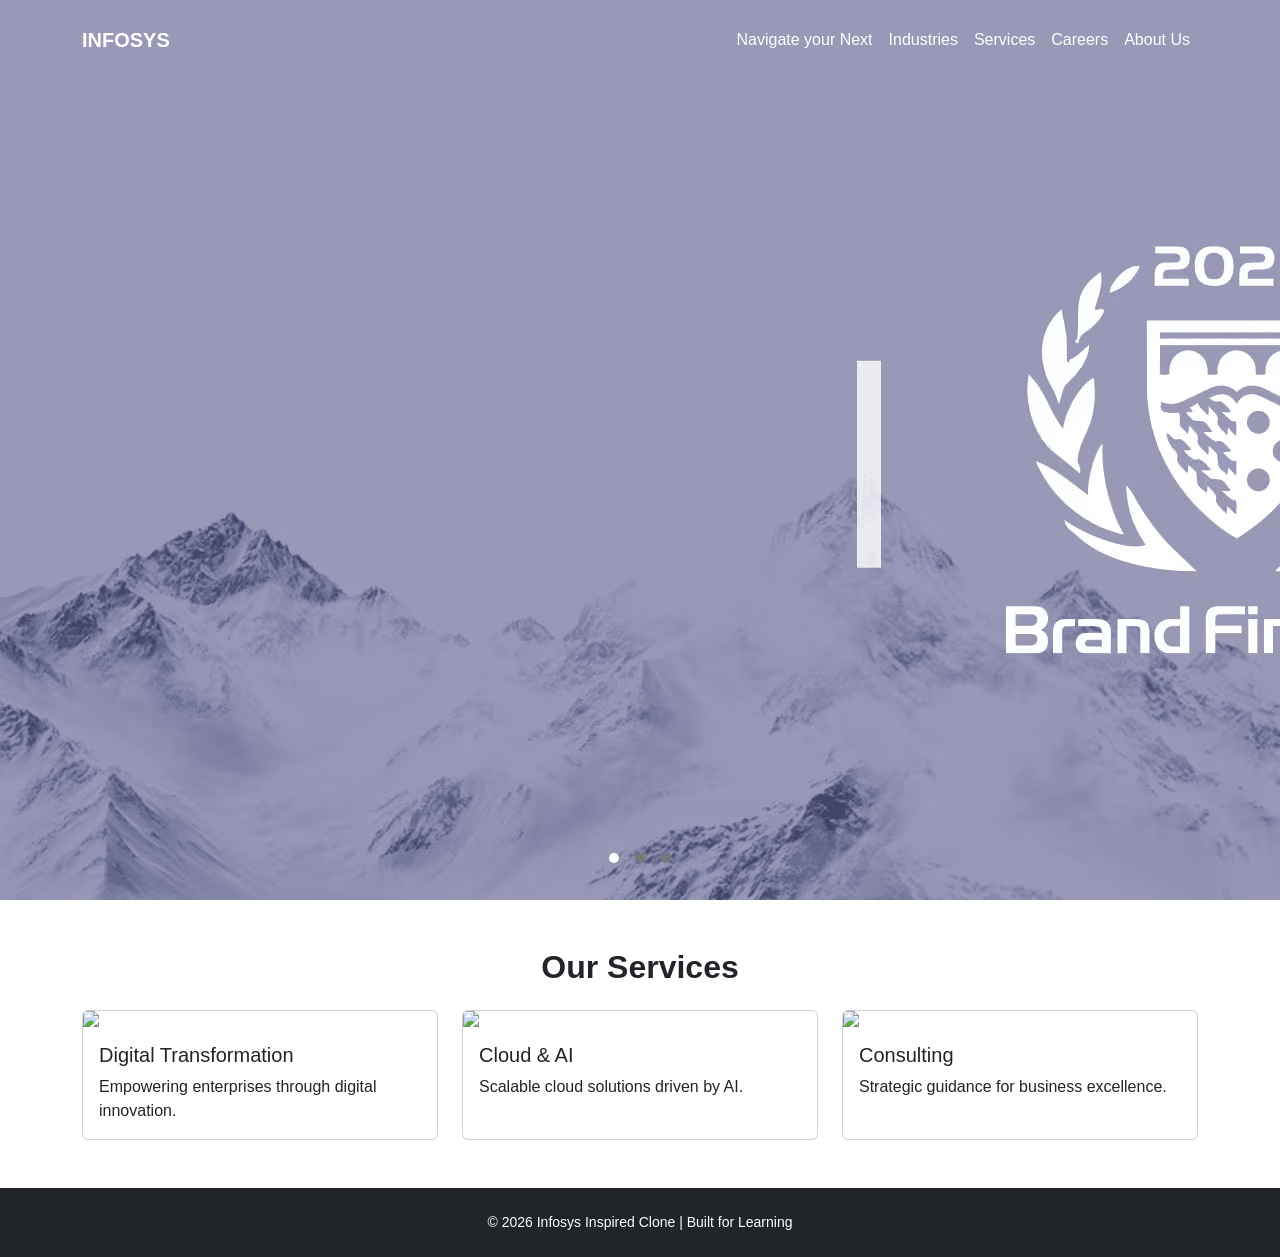
==== index.html @ 146f45fd "First files" ====
<!DOCTYPE html>
<html lang="en">
<head>
  <meta charset="UTF-8">
  <title>Infosys | Navigate Your Next</title>
  <meta name="viewport" content="width=device-width, initial-scale=1">

  <!-- Bootstrap -->
  <link href="https://cdn.jsdelivr.net/npm/bootstrap@5.3.2/dist/css/bootstrap.min.css" rel="stylesheet">
  
  <!-- Custom CSS -->
  <link rel="stylesheet" href="style.css">
</head>
<body>

<!-- NAVBAR -->
<nav class="navbar navbar-expand-lg navbar-dark fixed-top custom-navbar">
  <div class="container">
    <a class="navbar-brand fw-bold text-white" href="#">INFOSYS</a>

    <button class="navbar-toggler" data-bs-toggle="collapse" data-bs-target="#navMenu">
      <span class="navbar-toggler-icon"></span>
    </button>

    <div class="collapse navbar-collapse" id="navMenu">
      <ul class="navbar-nav ms-auto">
        <li class="nav-item"><a class="nav-link" href="#">Navigate your Next</a></li>
        <li class="nav-item"><a class="nav-link" href="#">Industries</a></li>
        <li class="nav-item"><a class="nav-link" href="#">Services</a></li>
        <li class="nav-item"><a class="nav-link" href="#">Careers</a></li>
        <li class="nav-item"><a class="nav-link" href="#">About Us</a></li>
      </ul>
    </div>
  </div>
</nav>


<!-- HERO CAROUSEL -->
<section class="hero-carousel">

  <div class="slide active" style="background-image: url('assessts/front1.png');"></div>
  <div class="slide" style="background-image: url('assessts/front2.png');"></div>
  <div class="slide" style="background-image: url('assessts/front3.png');"></div>

  <!--
  <div class="overlay"></div>

  <div class="hero-content container text-white">
    <h1 class="display-4 fw-bold">Navigate Your Next</h1>
    <p class="lead">Digital transformation powered by innovation</p>
    <a href="#" class="btn btn-outline-light btn-lg mt-3">Explore More</a>
  </div> -->

  <!-- Dots -->
  <div class="carousel-dots">
    <span class="dot active"></span>
    <span class="dot"></span>
    <span class="dot"></span>
  </div>

</section>



<!-- HERO SECTION 
<section class="hero-section d-flex align-items-center">
  <div class="container text-white">
    <h1 class="display-4 fw-bold">Navigate Your Next</h1>
    <p class="lead">Digital transformation powered by innovation</p>
    <a href="#" class="btn btn-primary btn-lg mt-3">Explore More</a>
  </div>
</section> -->

<!-- SERVICES -->
<section class="py-5">
  <div class="container">
    <h2 class="text-center fw-bold mb-4">Our Services</h2>
    <div class="row g-4">

      <div class="col-md-4">
        <div class="card service-card h-100">
          <img src="assets/service1.jpg" class="card-img-top">
          <div class="card-body">
            <h5 class="card-title">Digital Transformation</h5>
            <p class="card-text">Empowering enterprises through digital innovation.</p>
          </div>
        </div>
      </div>

      <div class="col-md-4">
        <div class="card service-card h-100">
          <img src="assets/service2.jpg" class="card-img-top">
          <div class="card-body">
            <h5 class="card-title">Cloud & AI</h5>
            <p class="card-text">Scalable cloud solutions driven by AI.</p>
          </div>
        </div>
      </div>

      <div class="col-md-4">
        <div class="card service-card h-100">
          <img src="assets/service3.jpg" class="card-img-top">
          <div class="card-body">
            <h5 class="card-title">Consulting</h5>
            <p class="card-text">Strategic guidance for business excellence.</p>
          </div>
        </div>
      </div>

    </div>
  </div>
</section>

<!-- FOOTER -->
<footer class="footer bg-dark text-white py-4">
  <div class="container text-center">
    <p class="mb-0">© 2026 Infosys Inspired Clone | Built for Learning</p>
  </div>
</footer>

<script src="https://cdn.jsdelivr.net/npm/bootstrap@5.3.2/dist/js/bootstrap.bundle.min.js"></script>
<script src="script.js"></script>
</body>
</html>
---- style.css ----
body {
  font-family: Arial, Helvetica, sans-serif;
}

/* HERO */
.hero-section {
  height: 90vh;
  background: linear-gradient(
      rgba(0,0,0,0.6),
      rgba(0,0,0,0.6)
    ),
    url('../assets/logod.jpg') center/cover no-repeat;
}

/* SERVICES */
.service-card {
  transition: transform 0.3s ease, box-shadow 0.3s ease;
}

.service-card:hover {
  transform: translateY(-10px);
  box-shadow: 0 10px 25px rgba(0,0,0,0.2);
}

/* FOOTER */
.footer {
  font-size: 14px;
}

/* HERO CAROUSEL */
.hero-carousel {
  position: relative;
  height: 100vh;
  overflow: hidden;
}

/* Slides */
.hero-carousel .slide {
  position: absolute;
  inset: 0;
  background-size: cover;
  background-position: center;
  opacity: 0;
  transition: opacity 1.2s ease-in-out;
}

.hero-carousel .slide.active {
  opacity: 1;
  z-index: 1;
}

/* Overlay */
.hero-carousel .overlay {
  position: absolute;
  inset: 0;
  background: rgba(0,0,0,0.65);
  z-index: 2;
}

/* Content */
.hero-content {
  position: relative;
  z-index: 3;
  top: 50%;
  transform: translateY(-50%);
  max-width: 600px;
}

/* Dots */
.carousel-dots {
  position: absolute;
  bottom: 30px;
  width: 100%;
  text-align: center;
  z-index: 4;
}

.carousel-dots .dot {
  height: 10px;
  width: 10px;
  margin: 0 6px;
  background: #777;
  border-radius: 50%;
  display: inline-block;
  cursor: pointer;
}

.carousel-dots .dot.active {
  background: white;
}

/* NAVBAR ON HERO IMAGE */
.custom-navbar {
  background: transparent;
  transition: background 0.4s ease;
  padding: 20px 0;
  z-index: 1000;
}

.custom-navbar .nav-link {
  color: white !important;
  font-weight: 500;
}

.custom-navbar .nav-link:hover {
  opacity: 0.8;
}

.custom-navbar.scrolled {
  background: white;
}

.custom-navbar.scrolled .nav-link,
.custom-navbar.scrolled .navbar-brand {
  color: black !important;
}
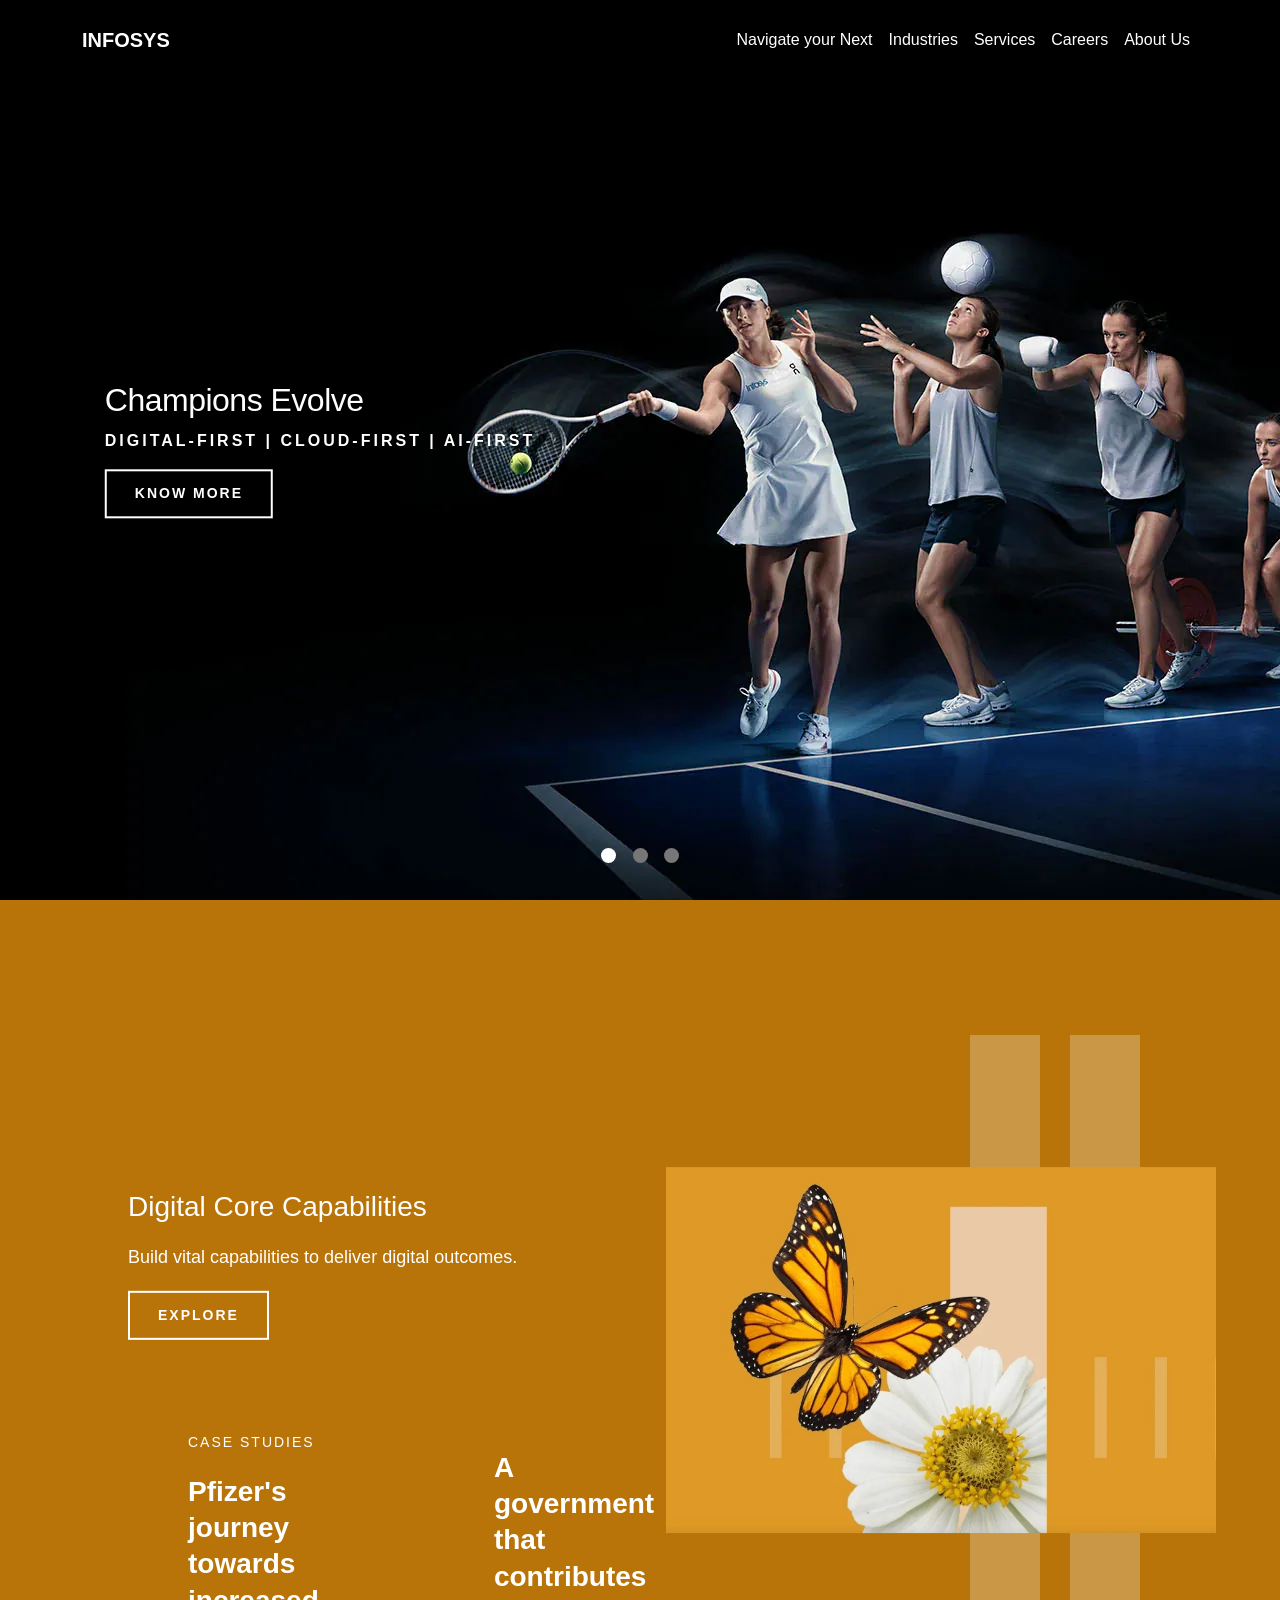
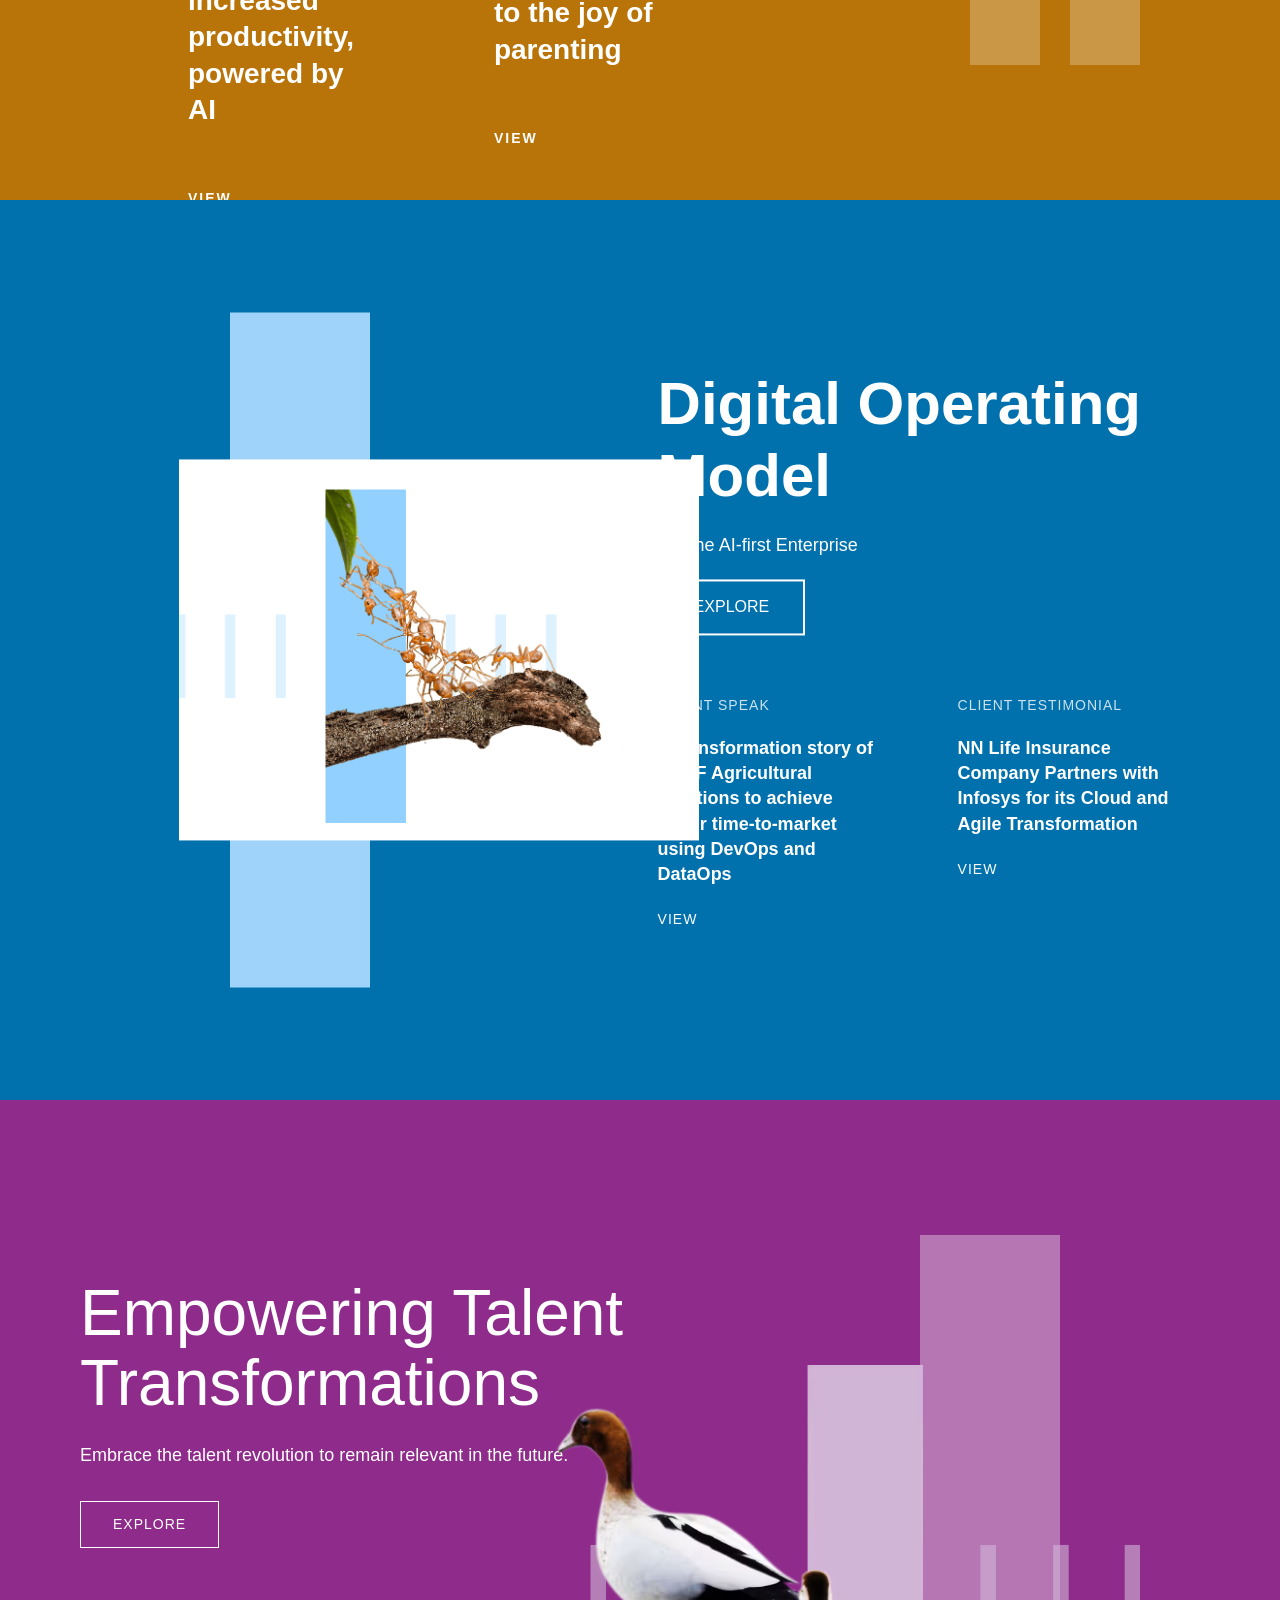
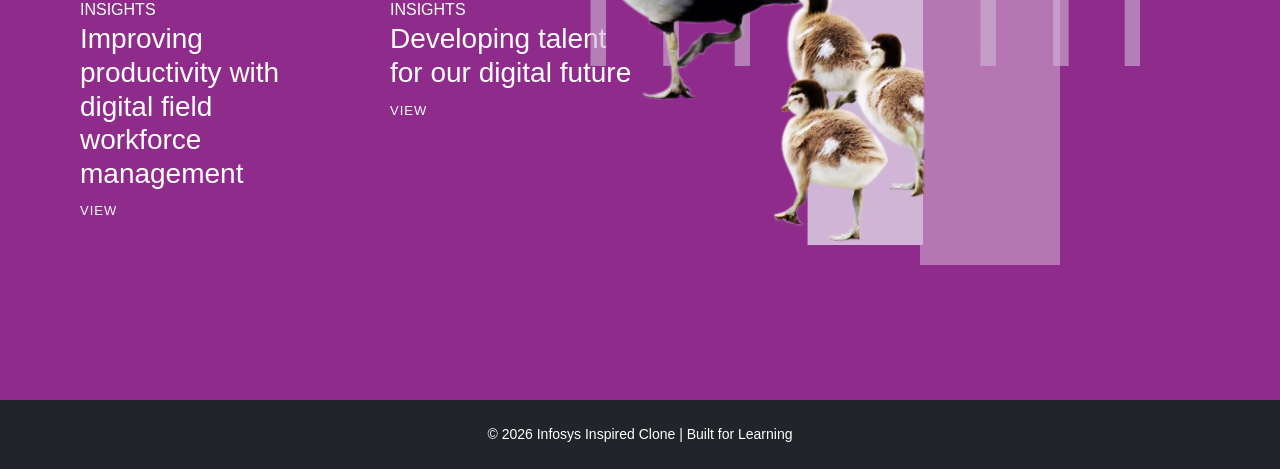
==== commit 8a6ea946: "second update" ====
--- a/index.html
+++ b/index.html
@@ -7,7 +7,9 @@
 
   <!-- Bootstrap -->
   <link href="https://cdn.jsdelivr.net/npm/bootstrap@5.3.2/dist/css/bootstrap.min.css" rel="stylesheet">
-  
+  <link href="https://fonts.googleapis.com/css2?family=Inter:wght@300;400;500;600;700&display=swap" rel="stylesheet">
+
+
   <!-- Custom CSS -->
   <link rel="stylesheet" href="style.css">
 </head>
@@ -38,9 +40,25 @@
 <!-- HERO CAROUSEL -->
 <section class="hero-carousel">
 
-  <div class="slide active" style="background-image: url('assessts/front1.png');"></div>
-  <div class="slide" style="background-image: url('assessts/front2.png');"></div>
-  <div class="slide" style="background-image: url('assessts/front3.png');"></div>
+  <div class="slide active" style="background-image: url('assessts/front1.png');">
+    <div class="hero-text">
+      <h2>Infosys is the Fastest Growing IT<br> Services Brand Globally with a<br> CAGR of 15% in Brand Value</h2>
+      <button class="outline-btn">KNOW MORE</button>
+    </div>
+  </div>
+  <div class="slide active" style="background-image: url('assessts/front2.png');">
+    <div class="hero-text">
+      <h2>Infosys Unveils first AI-First GCC Model<br> To Transform Global Capability<br> Centers into Innovation Hubs</h2>
+      <button class="outline-btn">READ MORE</button>
+    </div>
+  </div>
+  <div class="slide active" style="background-image: url('assessts/front3.png');">
+    <div class="hero-text">
+      <h2>Champions Evolve</h2>
+      <p>DIGITAL-FIRST | CLOUD-FIRST | AI-FIRST</p>
+      <button class="outline-btn">KNOW MORE</button>
+    </div>
+  </div>
 
   <!--
   <div class="overlay"></div>
@@ -60,56 +78,125 @@
 
 </section>
 
-
-
-<!-- HERO SECTION 
-<section class="hero-section d-flex align-items-center">
-  <div class="container text-white">
-    <h1 class="display-4 fw-bold">Navigate Your Next</h1>
-    <p class="lead">Digital transformation powered by innovation</p>
-    <a href="#" class="btn btn-primary btn-lg mt-3">Explore More</a>
-  </div>
-</section> -->
-
-<!-- SERVICES -->
-<section class="py-5">
-  <div class="container">
-    <h2 class="text-center fw-bold mb-4">Our Services</h2>
-    <div class="row g-4">
-
-      <div class="col-md-4">
-        <div class="card service-card h-100">
-          <img src="assets/service1.jpg" class="card-img-top">
-          <div class="card-body">
-            <h5 class="card-title">Digital Transformation</h5>
-            <p class="card-text">Empowering enterprises through digital innovation.</p>
-          </div>
+<!-- SECOND BIG IMAGE SECTION -->
+<section class="full-image-section">
+
+  <!-- Background design bars -->
+  <div class="design-bars"></div>
+
+  <!-- Main Image -->
+  <img src="assessts/butt.webp" alt="Second Hero Image" class="hero-image">
+
+  <!-- Text block (OPTIONAL – remove if you want NO TEXT) -->
+  <div class="image-text">
+    <h3>Digital Core Capabilities</h3>
+    <p>Build vital capabilities to deliver digital outcomes.</p>
+    <button class="outline-btn">EXPLORE</button>
+
+    <section class="case-studies">
+      <div class="case-box left">
+        <span class="label">CASE STUDIES</span>
+        <h2>Pfizer's journey towards increased productivity, powered by AI</h2>
+        <a href="#" class="view-link">VIEW</a>
+      </div>
+
+      <div class="case-box right">
+        <h2>A government that contributes to the joy of parenting</h2>
+        <a href="#" class="view-link">VIEW</a>
+      </div>
+    </section>
+  </div>
+
+</section>
+
+<section class="infosys-hero">
+
+  <!-- Decorative vertical bar -->
+  <div class="infosys-bar"></div>
+
+  <!-- Foreground image -->
+  <img src="assessts/tree.png" alt="Ants Image" class="infosys-image">
+
+  <!-- Text content -->
+  <div class="infosys-content">
+    <h1>Digital Operating Model</h1>
+    <p>For the AI-first Enterprise</p>
+    <button class="infosys-btn">EXPLORE</button>
+    <div class="infosys-two-col">
+
+  <div class="infosys-col">
+    <span class="infosys-label">CLIENT SPEAK</span>
+    <p class="infosys-text">
+      A transformation story of BASF Agricultural Solutions to achieve
+      faster time-to-market using DevOps and DataOps
+    </p>
+    <a href="#" class="infosys-link">VIEW</a>
+  </div>
+
+  <div class="infosys-col">
+    <span class="infosys-label">CLIENT TESTIMONIAL</span>
+    <p class="infosys-text">
+      NN Life Insurance Company Partners with Infosys for its Cloud
+      and Agile Transformation
+    </p>
+    <a href="#" class="infosys-link">VIEW</a>
+  </div>
+
+</div>
+
+  </div>
+
+</section>
+
+<section class="tt-hero-section">
+  <div class="tt-hero-row">
+
+    <!-- LEFT TEXT ONLY -->
+    <div class="tt-hero-text-area">
+      <h1 class="tt-hero-title">
+        Empowering Talent<br>Transformations
+      </h1>
+
+      <p class="tt-hero-subtitle">
+        Embrace the talent revolution to remain relevant in the future.
+      </p>
+
+      <a href="#" class="tt-hero-btn">EXPLORE</a>
+
+      <!-- TWO COLUMNS UNDER BUTTON -->
+      <div class="tt-hero-insights">
+
+        <div class="tt-insight-box">
+          <span class="tt-insight-label">INSIGHTS</span>
+          <h3 class="tt-insight-title">
+            Improving productivity with digital field workforce management
+          </h3>
+          <a href="#" class="tt-insight-link">VIEW</a>
         </div>
+
+        <div class="tt-insight-box">
+          <span class="tt-insight-label">INSIGHTS</span>
+          <h3 class="tt-insight-title">
+            Developing talent for our digital future
+          </h3>
+          <a href="#" class="tt-insight-link">VIEW</a>
+        </div>
+
       </div>
-
-      <div class="col-md-4">
-        <div class="card service-card h-100">
-          <img src="assets/service2.jpg" class="card-img-top">
-          <div class="card-body">
-            <h5 class="card-title">Cloud & AI</h5>
-            <p class="card-text">Scalable cloud solutions driven by AI.</p>
-          </div>
-        </div>
-      </div>
-
-      <div class="col-md-4">
-        <div class="card service-card h-100">
-          <img src="assets/service3.jpg" class="card-img-top">
-          <div class="card-body">
-            <h5 class="card-title">Consulting</h5>
-            <p class="card-text">Strategic guidance for business excellence.</p>
-          </div>
-        </div>
-      </div>
-
-    </div>
-  </div>
-</section>
+    </div>
+
+    <!-- RIGHT IMAGE ONLY -->
+    <div class="tt-hero-image-area">
+      <div class="tt-hero-bg-bar"></div>
+      <img src="assessts/duck.avif" alt="Hero Visual" class="tt-hero-img">
+    </div>
+
+  </div>
+</section>
+
+
+
+
 
 <!-- FOOTER -->
 <footer class="footer bg-dark text-white py-4">
--- a/style.css
+++ b/style.css
@@ -1,25 +1,61 @@
 body {
   font-family: Arial, Helvetica, sans-serif;
+  scroll-snap-type: y mandatory;
 }
 
 /* HERO */
-.hero-section {
-  height: 90vh;
+
+
+/* SERVICE CARD */
+.service-card {
+  position: relative;
+  height: 320px;
+  overflow: hidden;
+  border-radius: 6px;
+}
+
+/* Image */
+.service-card img {
+  width: 100%;
+  height: 100%;
+  object-fit: cover;
+}
+
+/* Overlay */
+.service-overlay {
+  position: absolute;
+  inset: 0;
   background: linear-gradient(
-      rgba(0,0,0,0.6),
-      rgba(0,0,0,0.6)
-    ),
-    url('../assets/logod.jpg') center/cover no-repeat;
-}
-
-/* SERVICES */
-.service-card {
-  transition: transform 0.3s ease, box-shadow 0.3s ease;
-}
-
-.service-card:hover {
-  transform: translateY(-10px);
-  box-shadow: 0 10px 25px rgba(0,0,0,0.2);
+    to right,
+    rgba(0, 0, 0, 0.7),
+    rgba(0, 0, 0, 0.1)
+  );
+}
+
+/* Text */
+.service-text {
+  position: absolute;
+  left: 25px;
+  bottom: 30px;
+  color: white;
+  max-width: 80%;
+}
+
+.service-text h5 {
+  font-size: 20px;
+  font-weight: 600;
+  margin-bottom: 8px;
+}
+
+.service-text p {
+  font-size: 14px;
+  line-height: 1.4;
+}
+
+/* Hover effect */
+.service-card:hover img {
+  transform: scale(1.05);
+  transition: transform 0.4s ease;
 }
 
 /* FOOTER */
@@ -66,6 +102,29 @@
   max-width: 600px;
 }
 
+.hero-text {
+  font-family: 'Roboto', sans-serif;
+  font-weight: 800;
+  letter-spacing: -0.5px;
+  position: absolute;
+  top: 50%;
+  left: 25%;
+  transform: translate(-50%, -50%);
+  text-align: left;
+  color: #fff;
+  z-index: 2;
+}
+
+.hero-text h3 {
+  font-size: 64px;
+  font-weight: 700;
+}
+
+.hero-text p {
+  letter-spacing: 3px;
+  margin-top: 10px;
+}
+
 /* Dots */
 .carousel-dots {
   position: absolute;
@@ -76,11 +135,12 @@
 }
 
 .carousel-dots .dot {
-  height: 10px;
-  width: 10px;
+  height: 15px;
+  width: 15px;
   margin: 0 6px;
   background: #777;
   border-radius: 50%;
+  
   display: inline-block;
   cursor: pointer;
 }
@@ -114,3 +174,440 @@
 .custom-navbar.scrolled .navbar-brand {
   color: black !important;
 }
+
+@media (max-width: 768px) {
+  .hero-text h1 {
+    font-size: 36px;
+  }
+}
+
+.outline-btn {
+  background: transparent;
+  color: #ffffff;
+  border: 2px solid #ffffff;
+  padding: 14px 40px;
+  font-size: 14px;
+  font-weight: 600;
+  letter-spacing: 2px;
+  text-transform: uppercase;
+  cursor: pointer;
+  transition: all 0.3s ease;
+}
+
+.outline-btn:hover {
+  background: #ffffff;
+  color: #000000;
+}
+
+.full-image-section {
+  position: relative;
+  width: 100%;
+  height: 100vh; /* full screen height */
+  overflow: hidden;
+}
+.image-text{
+  position: absolute;
+  top: 50%;
+  left: 50px;
+}
+
+.full-image-section {
+  position: relative;
+  height: 100vh;
+  width: 100%;
+  background-color: #b87409; /* Infosys brown */
+  overflow: hidden;
+}
+
+/* MAIN IMAGE */
+.hero-image {
+  position: absolute;
+  right: 5%;
+  top: 50%;
+  transform: translateY(-50%);
+  width: 550px;
+  z-index: 2;
+}
+
+/* TEXT AREA */
+.image-text {
+  position: absolute;
+  left: 10%;
+  top: 70%;
+  transform: translateY(-50%);
+  color: #fff;
+  max-width: 500px;
+  z-index: 3;
+}
+
+.image-text h1 {
+  font-size: 56px;
+  font-weight: 600;
+}
+
+.image-text p {
+  font-size: 18px;
+  margin: 20px 0;
+}
+
+/* BUTTON */
+.outline-btn {
+  padding: 12px 28px;
+  background: transparent;
+  border: 2px solid #fff;
+  color: #fff;
+  cursor: pointer;
+}
+
+/* CASE STUDIES */
+.case-studies {
+  display: flex;
+  gap: 20px;
+  margin-top: 30px;
+}
+
+.case-box h2 {
+  font-size: 10px;
+  line-height: 1.4;
+}
+
+.view-link {
+  display: inline-block;
+  margin-top: 2px;
+  color: #fff;
+  text-decoration: none;
+  font-weight: bold;
+}
+
+/* BACKGROUND DESIGN BARS */
+.design-bars::before,
+.design-bars::after {
+  content: "";
+  position: absolute;
+  top: 50%;
+  transform: translateY(-50%);
+  width: 70px;
+  height: 70%;
+  background-color: rgba(255, 255, 255, 0.25);
+}
+
+.design-bars::before {
+  right: 240px;
+}
+
+.design-bars::after {
+  right: 140px;
+}
+
+@media (max-width: 768px) {
+  .hero-image {
+    width: 90%;
+    right: 50%;
+    transform: translate(50%, -50%);
+  }
+
+  .image-text {
+    display: none;
+  }
+
+  .design-bars {
+    display: none;
+  }
+}
+
+.case-studies {
+  display: grid;
+  grid-template-columns: 1fr 1fr; /* split into two */
+  color: white;
+  min-height: 300px;
+}
+
+.case-box {
+  padding: 60px;
+}
+
+.case-box h2 {
+  font-size: 28px;
+  font-weight: 700;
+  line-height: 1.3;
+  margin: 20px 0;
+}
+
+.label {
+  font-size: 14px;
+  letter-spacing: 2px;
+  text-transform: uppercase;
+}
+
+.view-link {
+  display: inline-block;
+  margin-top: 40px;
+  font-size: 14px;
+  letter-spacing: 2px;
+  color: #fff;
+  text-decoration: none;
+}
+
+@media (max-width: 768px) {
+  .case-studies {
+    grid-template-columns: 1fr;
+  }
+}
+
+/* HERO WRAPPER */
+.infosys-hero {
+  position: relative;
+  height: 100vh;
+  background-color: #0071ad; /* Infosys blue */
+  overflow: hidden;
+}
+
+/* VERTICAL BAR */
+.infosys-bar {
+  position: absolute;
+  left: 18%;
+  top: 50%;
+  transform: translateY(-50%);
+  width: 140px;
+  height: 75%;
+  background-color: #9fd3f9;
+  z-index: 1;
+}
+
+/* MAIN IMAGE */
+.infosys-image {
+  position: absolute;
+  left: 14%;
+  top: 50%;
+  transform: translateY(-50%);
+  width: 520px;
+  z-index: 2;
+}
+
+/* TEXT CONTENT */
+.infosys-content {
+  position: absolute;
+  right: 8%;
+  top: 50%;
+  transform: translateY(-50%);
+  color: #ffffff;
+  max-width: 520px;
+  z-index: 3;
+}
+
+.infosys-content h1 {
+  font-size: 60px;
+  font-weight: 600;
+}
+
+.infosys-content p {
+  font-size: 18px;
+  margin: 20px 0;
+}
+
+/* BUTTON */
+.infosys-btn {
+  padding: 14px 34px;
+  background: transparent;
+  border: 2px solid #ffffff;
+  color: #ffffff;
+  cursor: pointer;
+}
+
+/* TWO COLUMN CONTAINER */
+.infosys-two-col {
+  display: grid;
+  grid-template-columns: 1fr 1fr;
+  gap: 80px;
+  margin-top: 60px;
+}
+
+/* EACH COLUMN */
+.infosys-col {
+  color: #ffffff;
+}
+
+/* SMALL TOP LABEL */
+.infosys-label {
+  font-size: 14px;
+  letter-spacing: 1px;
+  opacity: 0.8;
+  display: block;
+  margin-bottom: 14px;
+}
+
+/* MAIN TEXT */
+.infosys-text {
+  font-size: 22px;
+  font-weight: 600;
+  line-height: 1.4;
+  margin-bottom: 24px;
+}
+
+/* VIEW LINK */
+.infosys-link {
+  font-size: 14px;
+  color: #ffffff;
+  text-decoration: none;
+  letter-spacing: 1px;
+}
+
+@media (max-width: 768px) {
+  .infosys-two-col {
+    grid-template-columns: 1fr;
+    gap: 40px;
+  }
+}
+
+.tt-hero-section {
+  background-color: #8f2c8b;
+  height: 100vh;
+  position: relative;
+  overflow: hidden;
+  color: #ffffff;
+}
+
+.tt-hero-wrapper {
+  max-width: 1400px;
+  margin: 0 auto;
+  height: 100%;
+  display: flex;
+  align-items: center;
+  padding: 0 80px;
+}
+
+/* LEFT SIDE TEXT */
+.tt-hero-left {
+  width: 50%;
+  z-index: 2;
+}
+
+.tt-hero-title {
+  font-size: 64px;
+  font-weight: 300;
+  line-height: 1.1;
+  margin-bottom: 24px;
+}
+
+.tt-hero-subtitle {
+  font-size: 18px;
+  margin-bottom: 32px;
+  max-width: 520px;
+}
+
+.tt-hero-cta {
+  padding: 14px 36px;
+  border: 1px solid #ffffff;
+  color: #ffffff;
+  text-decoration: none;
+  font-weight: 600;
+  display: inline-block;
+}
+
+/* RIGHT SIDE VISUAL */
+.tt-hero-right {
+  width: 50%;
+  position: relative;
+  height: 100%;
+}
+
+/* VERTICAL BACKGROUND BAR */
+.tt-hero-bars {
+  position: absolute;
+  right: 130px;
+  top: 12%;
+  width: 130px;
+  height: 72%;
+  background: rgba(255, 255, 255, 0.35);
+}
+
+/* FOREGROUND IMAGE */
+.tt-hero-figure {
+  position: absolute;
+  right: 70px;
+  bottom: 70px;
+  height: 70%;
+  z-index: 2;
+}
+
+.tt-hero-section {
+  background: #8f2c8b;
+  height: 100vh;
+  color: #fff;
+  overflow: hidden;
+}
+
+.tt-hero-row {
+  max-width: 1400px;
+  margin: 0 auto;
+  height: 100%;
+  display: flex;
+  align-items: center;
+  padding: 0 80px;
+}
+
+/* LEFT TEXT COLUMN */
+.tt-hero-text-area {
+  width: 50%;
+  display: flex;
+  flex-direction: column;
+  align-items: flex-start; /* TEXT LEFT */
+}
+
+/* RIGHT IMAGE COLUMN */
+.tt-hero-image-area {
+  width: 50%;
+  position: relative;
+  height: 100%;
+}
+
+/* IMAGE */
+.tt-hero-img {
+  position: absolute;
+  right: 60px;
+  bottom: 80px;
+  height: 70%;
+  z-index: 2;
+}
+
+/* BACK BAR */
+.tt-hero-bg-bar {
+  position: absolute;
+  right: 140px;
+  top: 15%;
+  width: 140px;
+  height: 70%;
+  background: rgba(255, 255, 255, 0.35);
+}
+
+/* INSIGHTS */
+.tt-hero-insights {
+  margin-top: 50px;
+  display: grid;
+  grid-template-columns: 1fr 1fr;
+  gap: 60px;
+  max-width: 720px;
+}
+
+.tt-hero-btn {
+  padding: 12px 32px;
+  border: 1.5px solid #ffffff;
+  background: transparent;
+  color: #ffffff;
+  text-decoration: none;
+  font-size: 14px;
+  font-weight: 500;
+  letter-spacing: 1px;
+  cursor: pointer;
+}
+
+.tt-insight-link {
+  font-size: 13px;
+  font-weight: 500;
+  color: #ffffff;
+  text-decoration: none;
+  letter-spacing: 1px;
+}
+
+
+
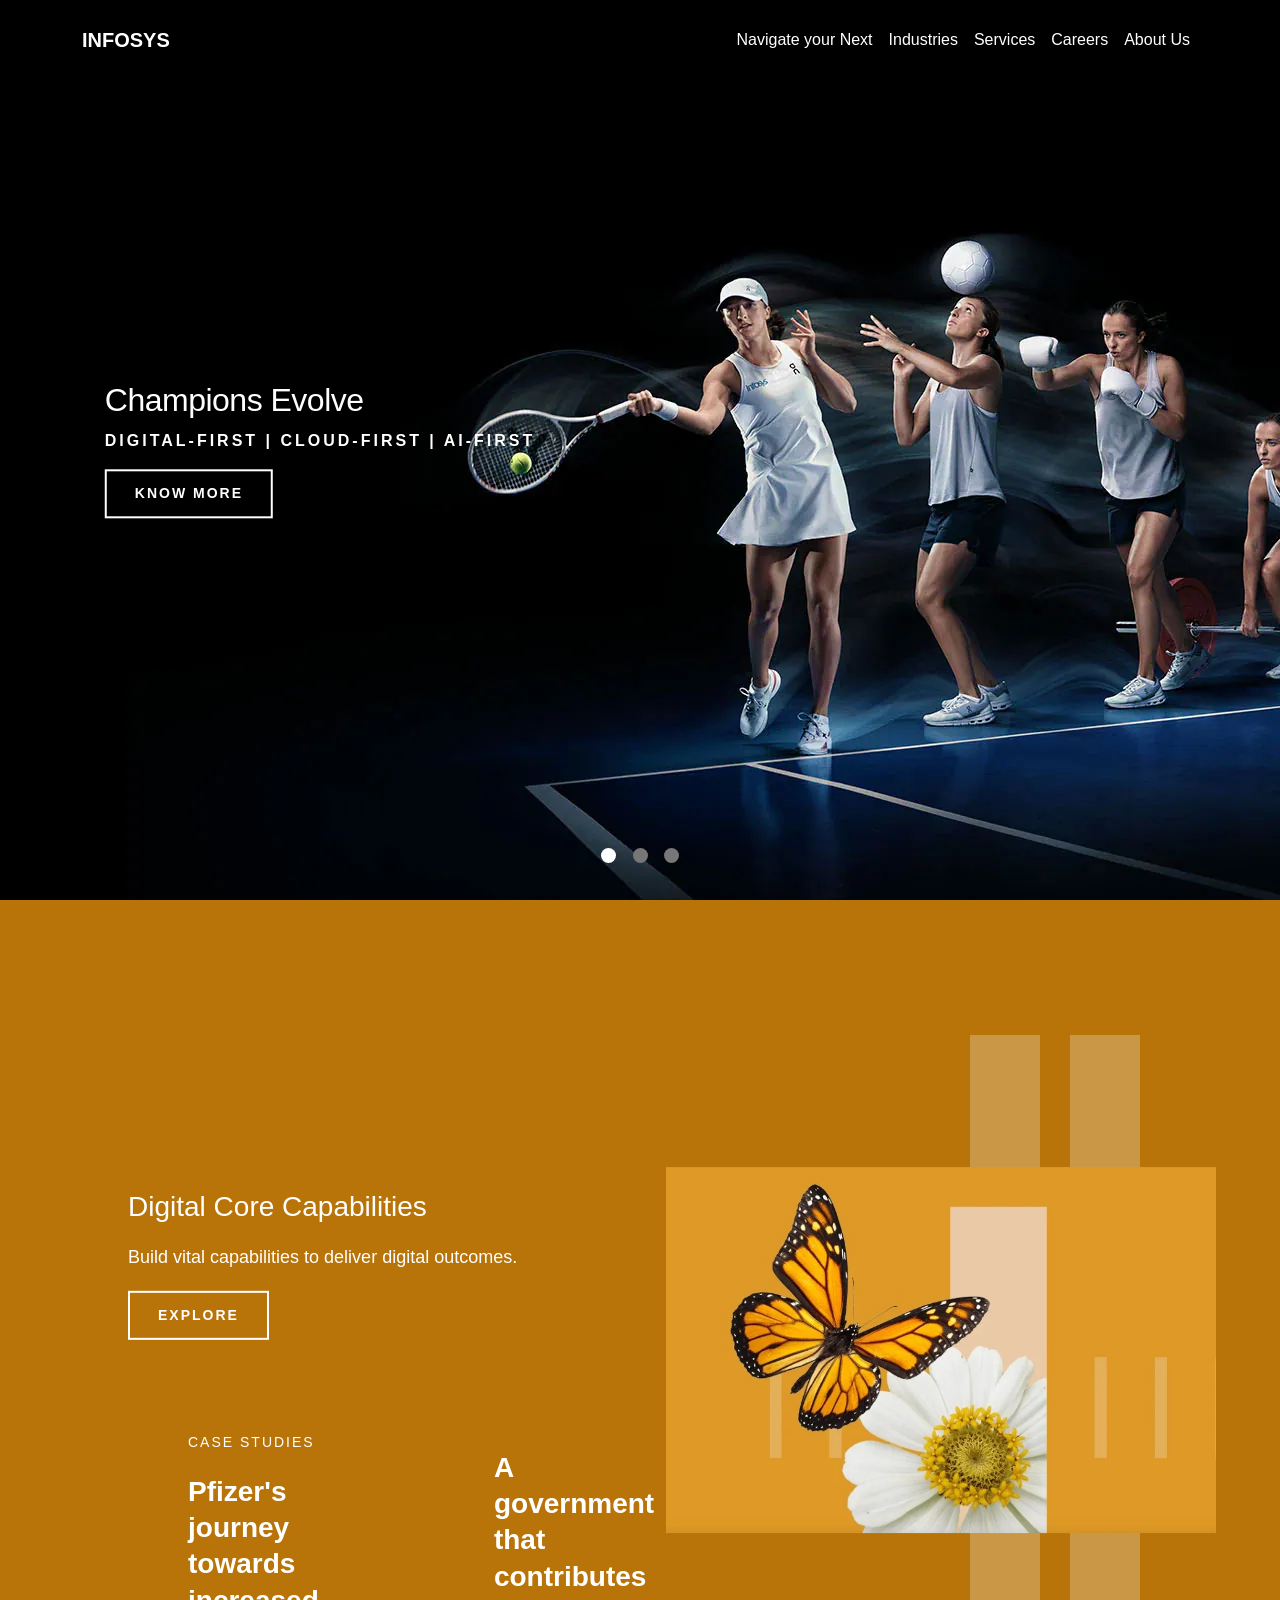
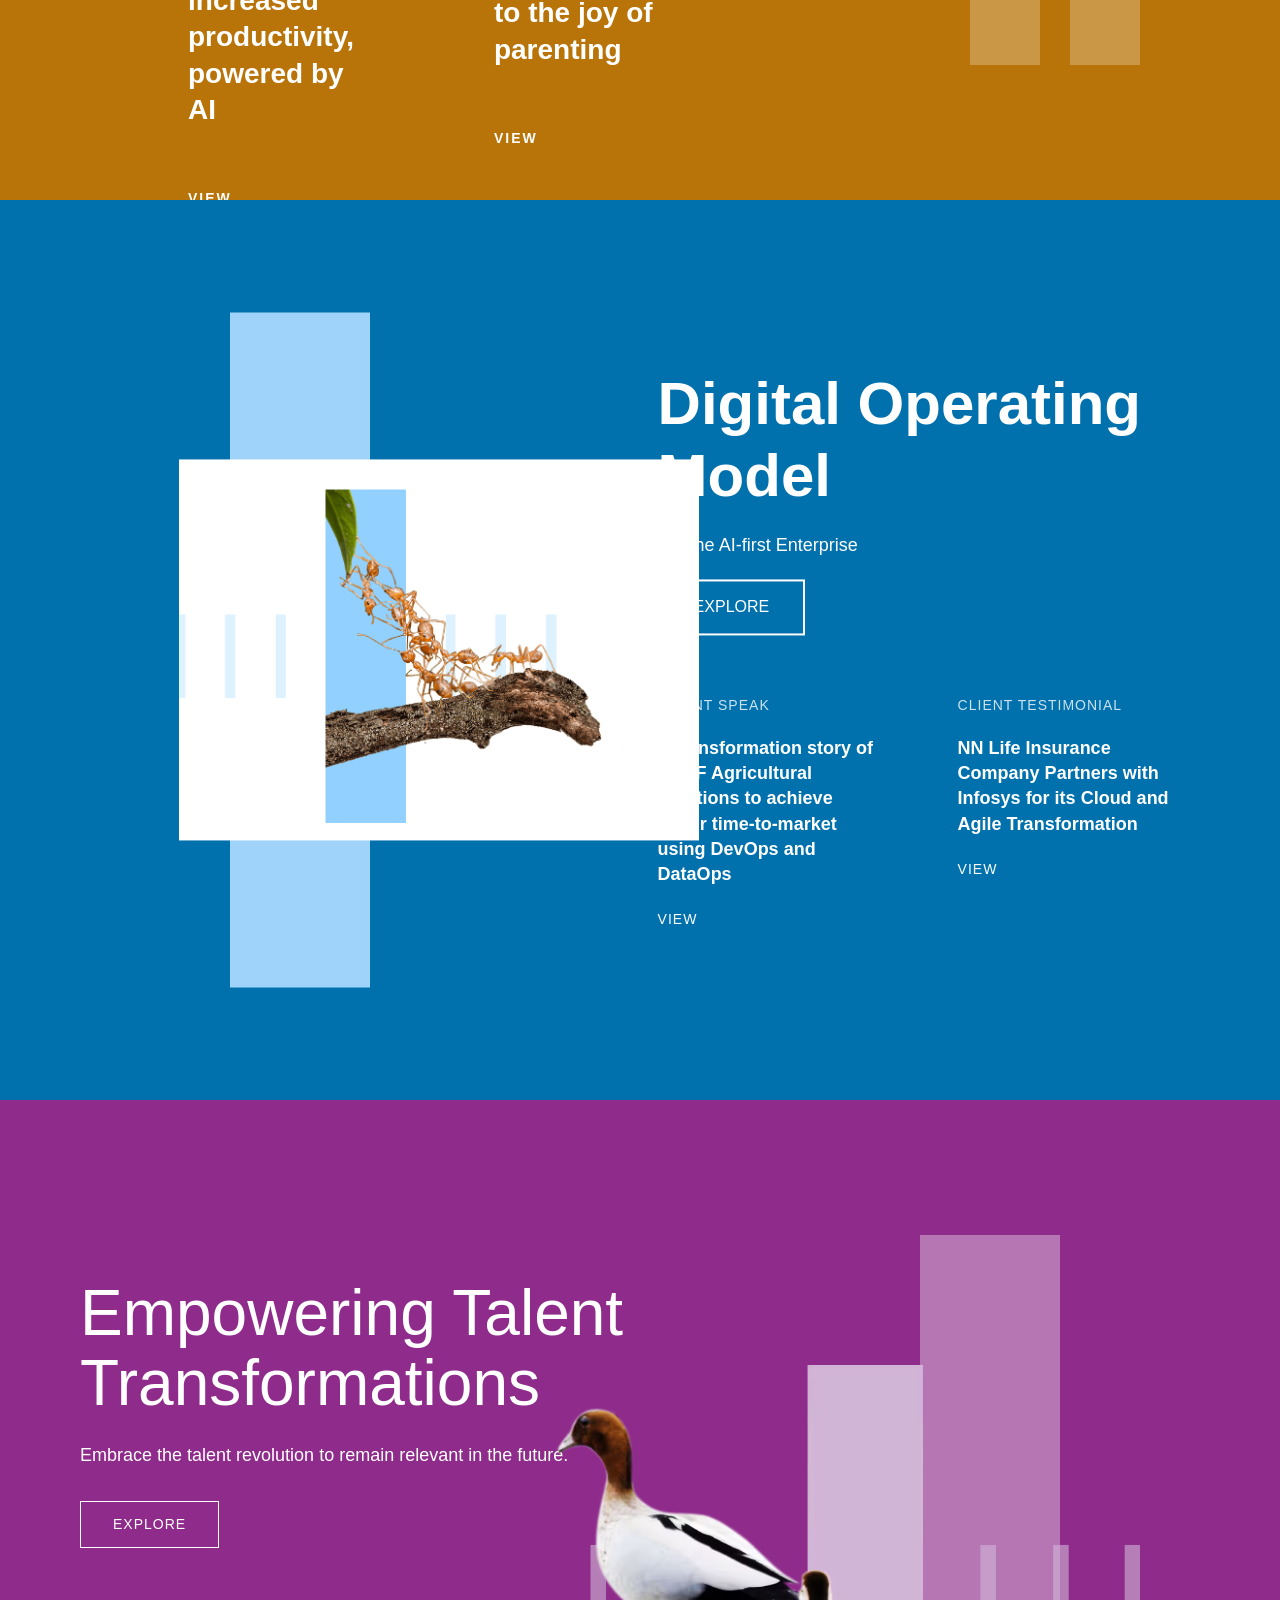
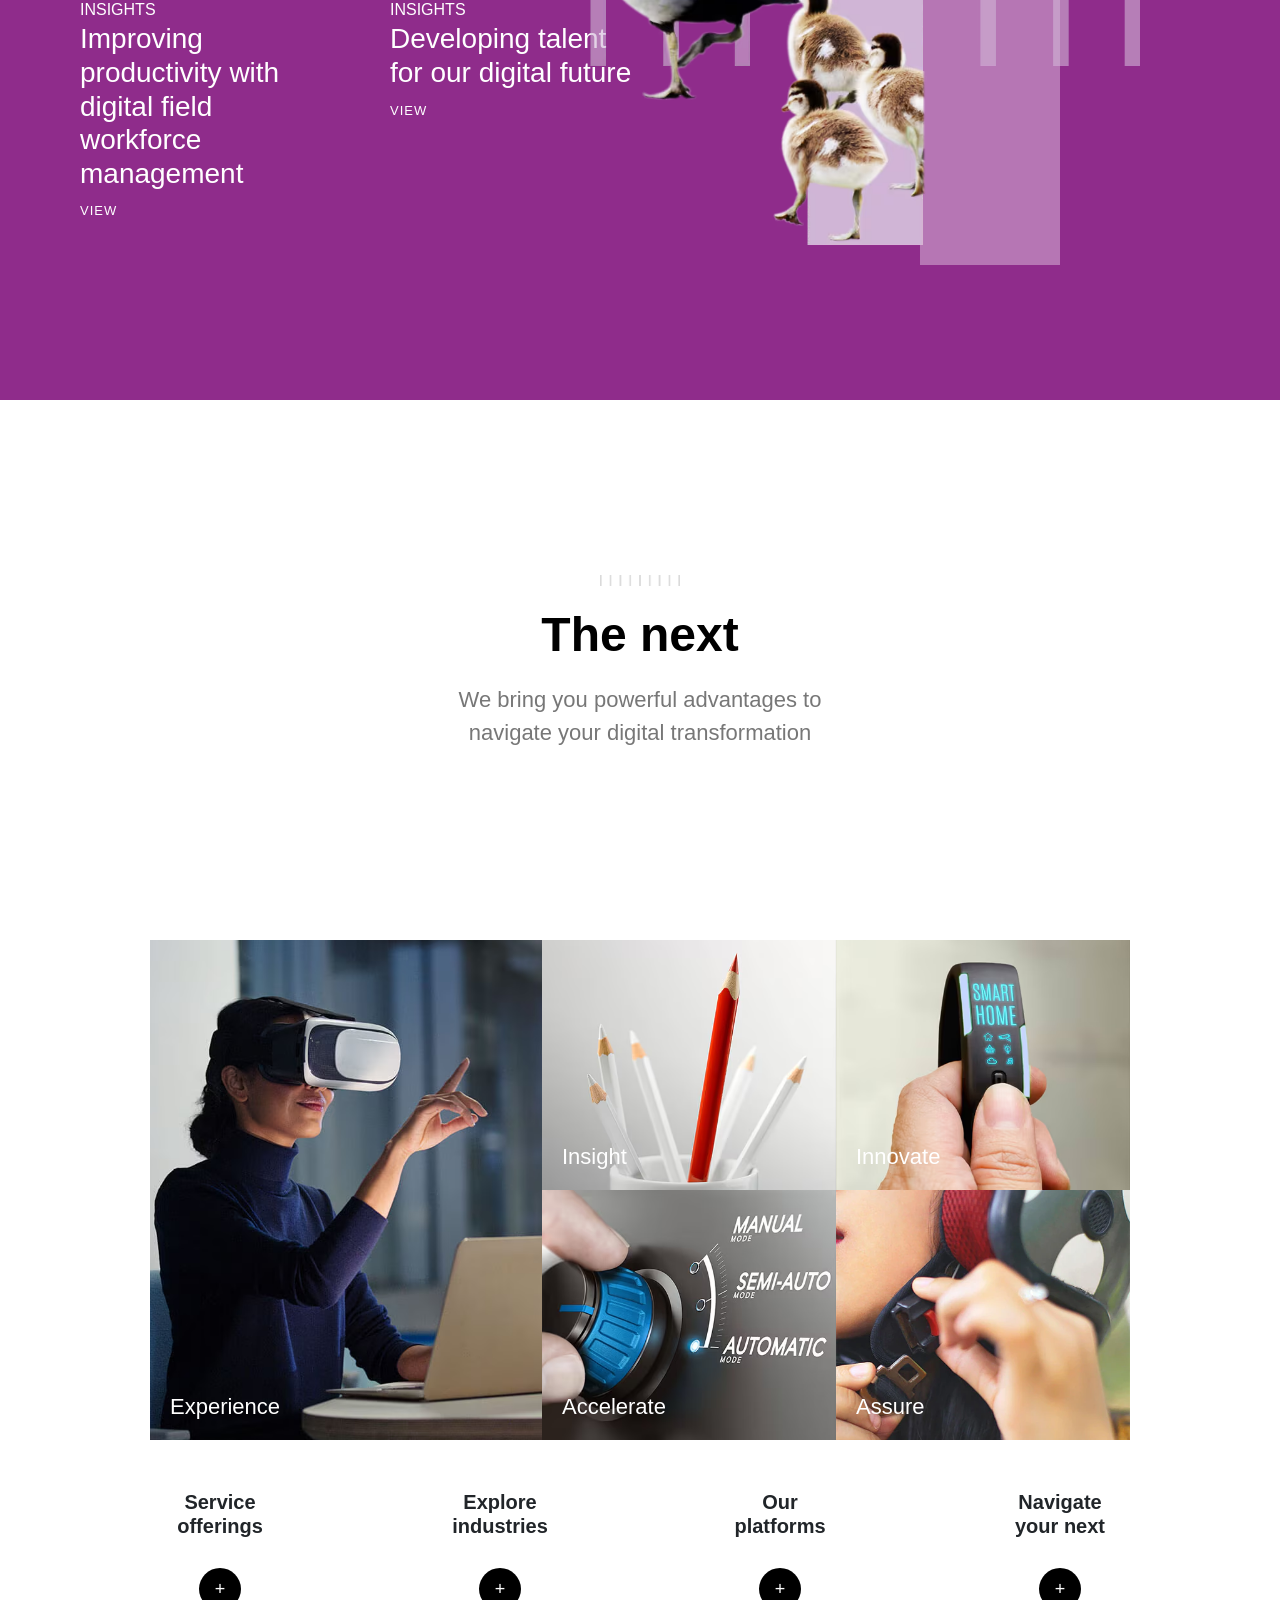
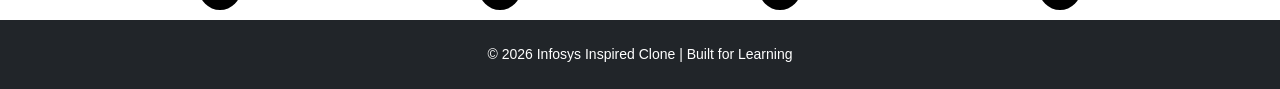
==== commit aa14a3a4: "third update" ====
--- a/index.html
+++ b/index.html
@@ -194,7 +194,104 @@
   </div>
 </section>
 
-
+<section class="next-section">
+    <img src="assessts/vertical-line1.png" alt="decorative bar" class="bar-image">
+
+    <h1 class="title">The next</h1>
+
+    <p class="subtitle">
+      We bring you powerful advantages to<br>
+      navigate your digital transformation
+    </p>
+  </section>
+
+  <!-- 5 image box -->
+
+<section class="image-section">
+
+  <!-- LEFT BIG IMAGE -->
+  <div class="box large">
+    <img src="assessts/experience.avif" alt="">
+    <div class="ely">
+      <h3>Experience</h3>
+    </div>
+    <div class="overlay">
+      <h3>Design-led transformation.From brand to experience</h3><br>
+      <p>Create unified digital experiences to enhance customer<br>experience and build loyalty</p>
+    </div>
+  </div>
+
+  <!-- RIGHT GRID -->
+  <div class="right-grid">
+    <div class="box">
+      <img src="assessts/insight.avif" alt="">
+      <div class="ely"><h3>Insight</h3></div>
+      <div class="overlay">
+        <h3>Do 100x more. Do it yourself</h3>
+        <p>Build an analytics-driven enterprise to monetize data</p>
+      </div>
+    </div>
+
+    <div class="box">
+      <img src="assessts/innovate.avif" alt="">
+      <div class="ely"><h3>Innovate</h3></div>
+      <div class="overlay">
+        <h3>Bridge the pysical and digital, with software and platforms</h3>
+        <p>Engineer digital-first products and offerings to create new revenue streams</p>
+      </div>
+    </div>
+
+    <div class="box">
+      <img src="assessts/accelerate.avif" alt="">
+      <div class="ely">
+        <h3>Accelerate</h3>
+      </div>
+      <div class="overlay">
+        <h3>keep your core. Keep innovating</h3>
+        <p>Find your path to non-disruptive renewal of IT landscapes</p>
+      </div>
+    </div>
+
+    <div class="box">
+      <img src="assessts/assure.webp" alt="">
+      <div class="ely"><h3>Assure</h3></div>
+      <div class="overlay">
+        <h3>Digital-trust. Assured.</h3>
+        <p>To be the catalyst for growth by solving complex cybersecurity problems, minimizing risks and building cyber resilience for your businesses across the globe</p>
+      </div>
+    </div>
+  </div>
+
+</section>
+
+
+<section class="nav-grid-section">
+
+  <div class="nav-grid">
+
+    <div class="nav-card">
+      <h3>Service<br>offerings</h3>
+      <button class="nav-plus">+</button>
+    </div>
+
+    <div class="nav-card">
+      <h3>Explore<br>industries</h3>
+      <button class="nav-plus">+</button>
+    </div>
+
+    <div class="nav-card">
+      <h3>Our<br>platforms</h3>
+      <button class="nav-plus">+</button>
+    </div>
+
+    <div class="nav-card">
+      <h3>Navigate<br>your next</h3>
+      <button class="nav-plus">+</button>
+    </div>
+
+  </div>
+
+</section>
 
 
 
--- a/style.css
+++ b/style.css
@@ -610,4 +610,218 @@
 }
 
 
-
+/* VERTCAL LINE */
+body {
+  margin: 0;
+  font-family: Arial, Helvetica, sans-serif;
+}
+
+.next-section {
+  min-height: 60vh;
+  display: flex;
+  flex-direction: column;
+  justify-content: center;
+  align-items: center;
+  text-align: center;
+  background-color: #ffffff;
+  padding: 40px 20px;
+}
+
+.bar-image {
+  width: 80px;
+  margin-bottom: 20px;
+}
+
+.title {
+  font-size: 48px;
+  font-weight: 700;
+  color: #000;
+  margin: 0 0 20px;
+}
+
+.subtitle {
+  font-size: 22px;
+  color: #777;
+  line-height: 1.5;
+  max-width: 700px;
+}
+
+/*5 image box*/
+* {
+  box-sizing: border-box;
+}
+
+body {
+  margin: 0;
+  font-family: Arial, Helvetica, sans-serif;
+}
+
+.image-section {
+  display: grid;
+  grid-template-columns: 2fr 3fr;
+  gap: 0;                /* 🔴 no gap */
+  padding-left: 150px;
+  padding-right: 150px;
+}
+
+.box {
+  position: relative;
+  overflow: hidden;
+}
+
+.box img {
+  width: 100%;
+  height: 100%;
+  object-fit: cover;
+  display: block;
+  transition: transform 0.4s ease;
+}
+
+/* LEFT LARGE IMAGE */
+.large {
+  height: 500px;
+}
+
+/* RIGHT GRID */
+.right-grid {
+  display: grid;
+  grid-template-columns: repeat(2, 1fr);
+  gap: 0;                /* 🔴 no gap */
+}
+
+.right-grid .box {
+  height: 250px;
+}
+
+/* OVERLAY TEXT */
+.overlay {
+  position: absolute;
+  left: 0;
+  bottom: 0;
+  width: 100%;
+  padding: 20px;
+  background: linear-gradient(to top, rgba(0,0,0,0.6), transparent);
+
+  opacity: 0;
+  transform: translateY(30px);
+  transition: all 0.4s ease;
+}
+
+.overlay h3 {
+  color: #fff;
+  margin: 0;
+  font-size: 22px;
+}
+
+/* HOVER EFFECT */
+.box:hover .overlay {
+  opacity: 1;
+  transform: translateY(0);
+}
+
+.box:hover img {
+  transform: scale(1.05);
+}
+
+
+/* TITLE – always visible */
+.ely {
+  position: absolute;
+  bottom: 20px;
+  left: 20px;
+  z-index: 2;
+}
+
+.ely h3 {
+  color: #fff;
+  font-size: 22px;
+  margin: 0;
+}
+
+/* HOVER CONTENT */
+.overlay {
+  position: absolute;
+  inset: 0;
+  padding: 60px 20px 20px;
+
+  background: linear-gradient(
+    to top,
+    rgba(0,0,0,0.75),
+    rgba(0,0,0,0.2)
+  );
+
+  opacity: 0;
+  transform: translateY(30px);
+  transition: all 0.4s ease;
+}
+
+.overlay h3,
+.overlay p {
+  color: #fff;
+}
+
+/* SHOW ONLY EXTRA TEXT ON HOVER */
+.box:hover .overlay {
+  opacity: 1;
+  transform: translateY(0);
+}
+
+/* IMAGE ZOOM */
+.box img {
+  transition: transform 0.4s ease;
+}
+
+.box:hover img {
+  transform: scale(1.05);
+}
+
+.nav-grid-section {
+  background: #ffffff;
+  padding-left: 100px;
+  padding-right: 100px;
+  padding-top: 50px;
+  padding-bottom: 10px;
+}
+.nav-grid {
+  display: grid;
+  grid-template-columns: repeat(4, 1fr);
+  text-align: center;
+  gap: 40px;
+}
+.nav-card h3 {
+  font-size: 20px;
+  font-weight: 600;
+  line-height: 1.2;
+  margin-bottom: 30px;
+}
+
+.nav-plus {
+  width: 42px;
+  height: 42px;
+  border-radius: 50%;
+  border: none;
+
+  background: #000;
+  color: #fff;
+
+  font-size: 18px;
+  font-weight: 500;
+  cursor: pointer;
+}
+
+.nav-plus:hover {
+  background: #333;
+}
+
+@media (max-width: 992px) {
+  .nav-grid {
+    grid-template-columns: repeat(2, 1fr);
+    gap: 60px;
+  }
+}
+
+@media (max-width: 600px) {
+  .nav-grid {
+    grid-template-columns: 1fr;
+  }
+}
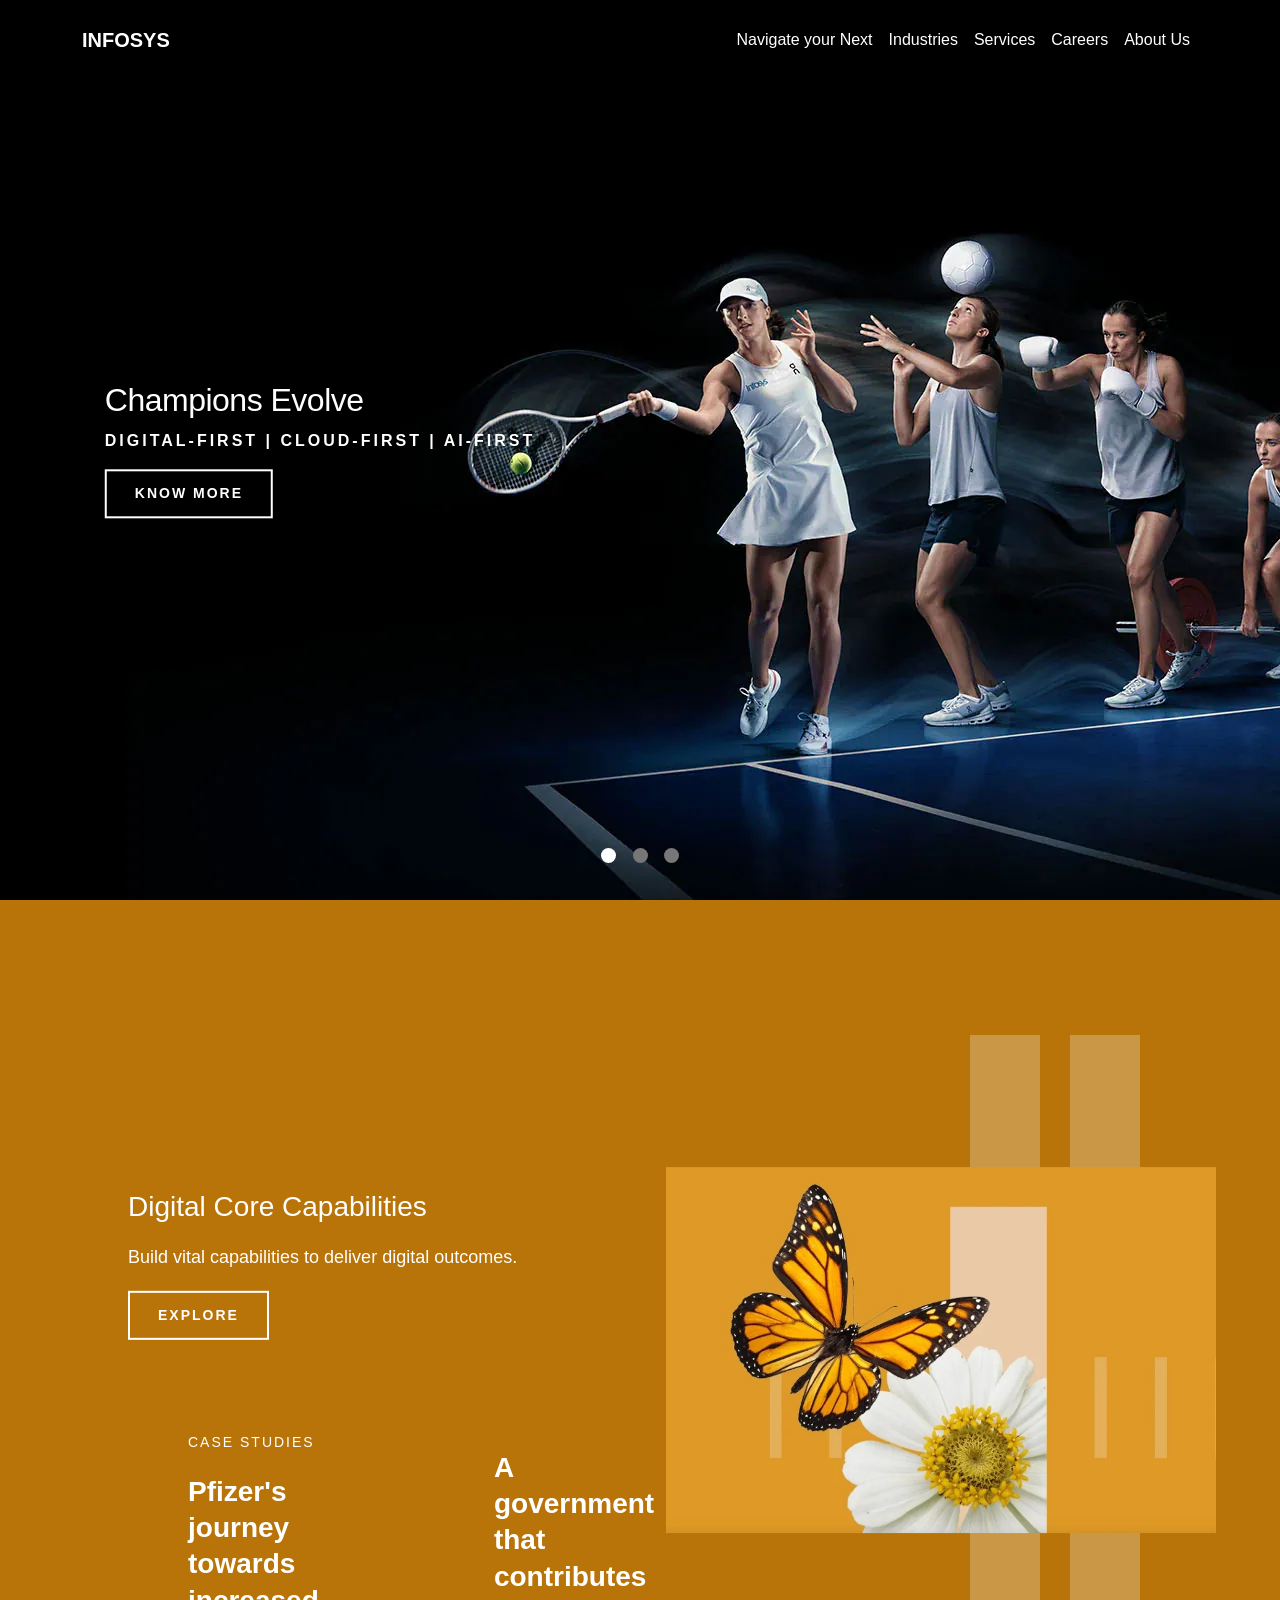
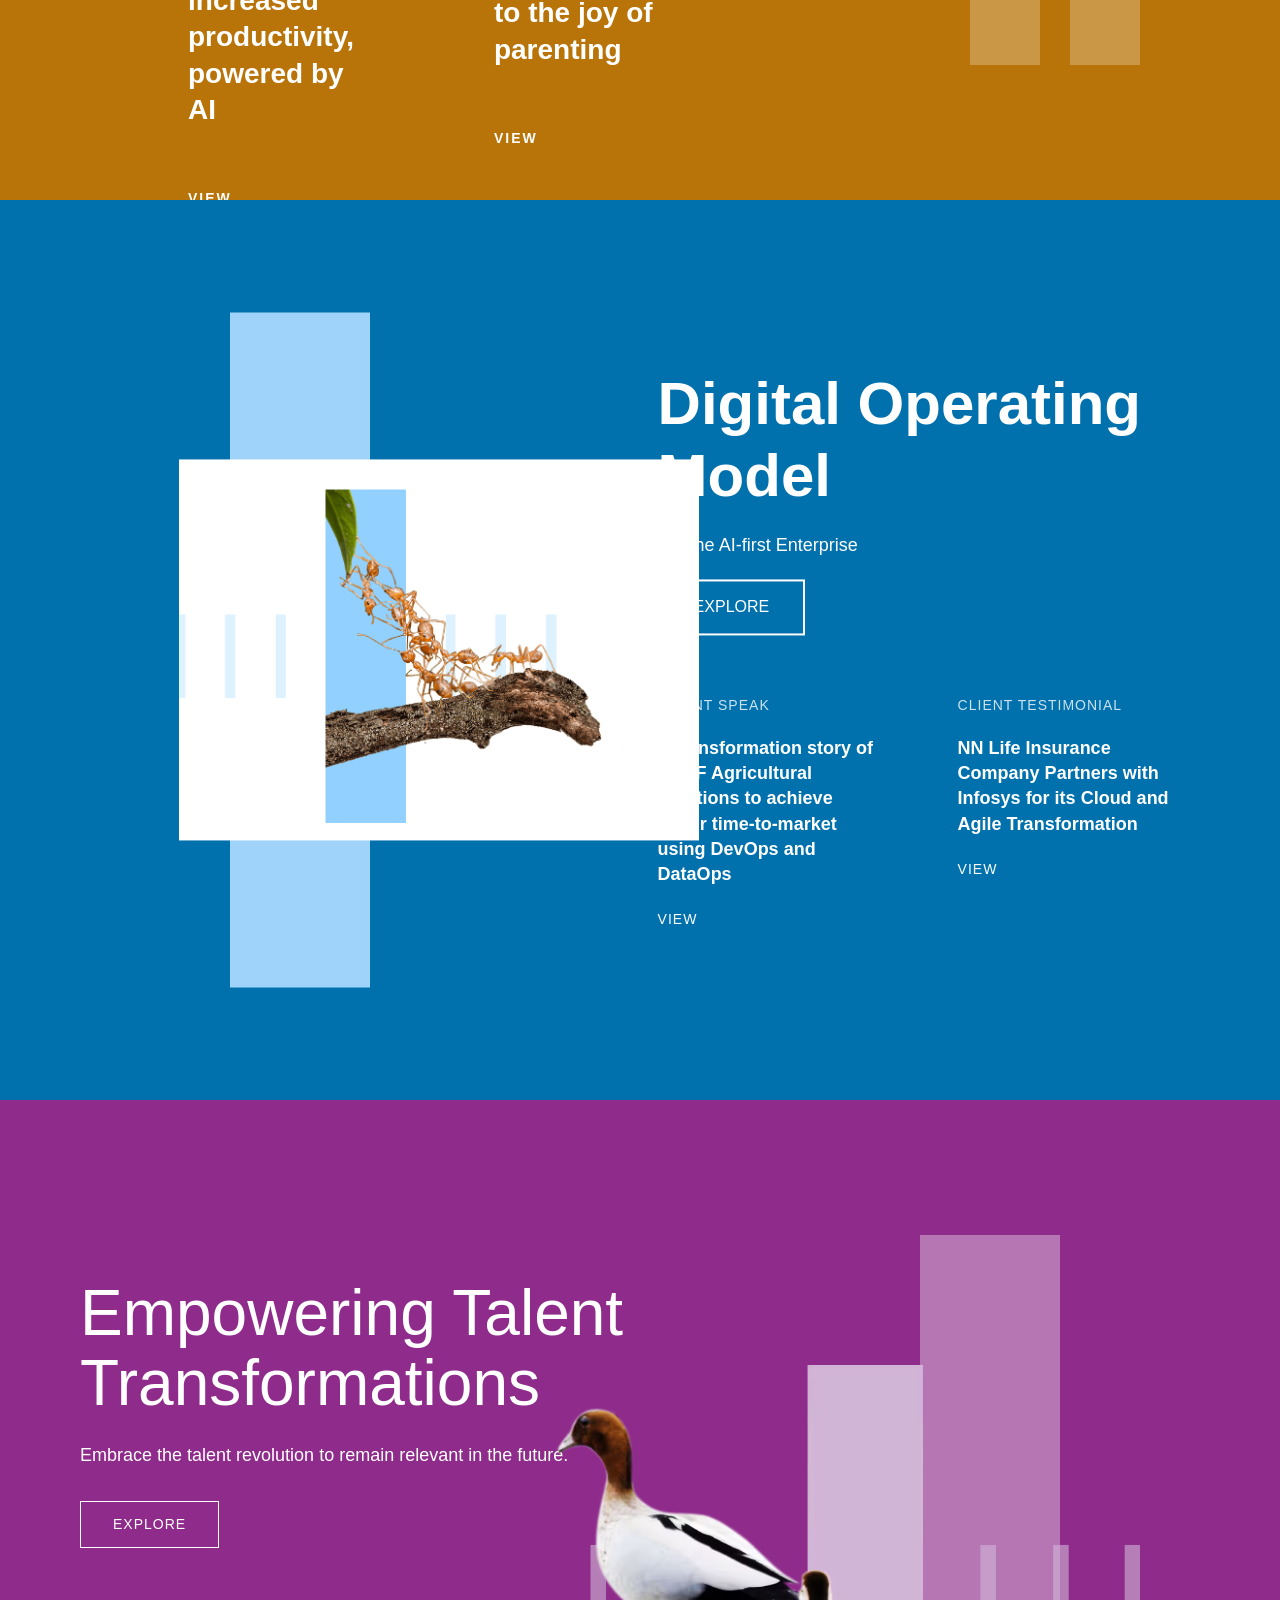
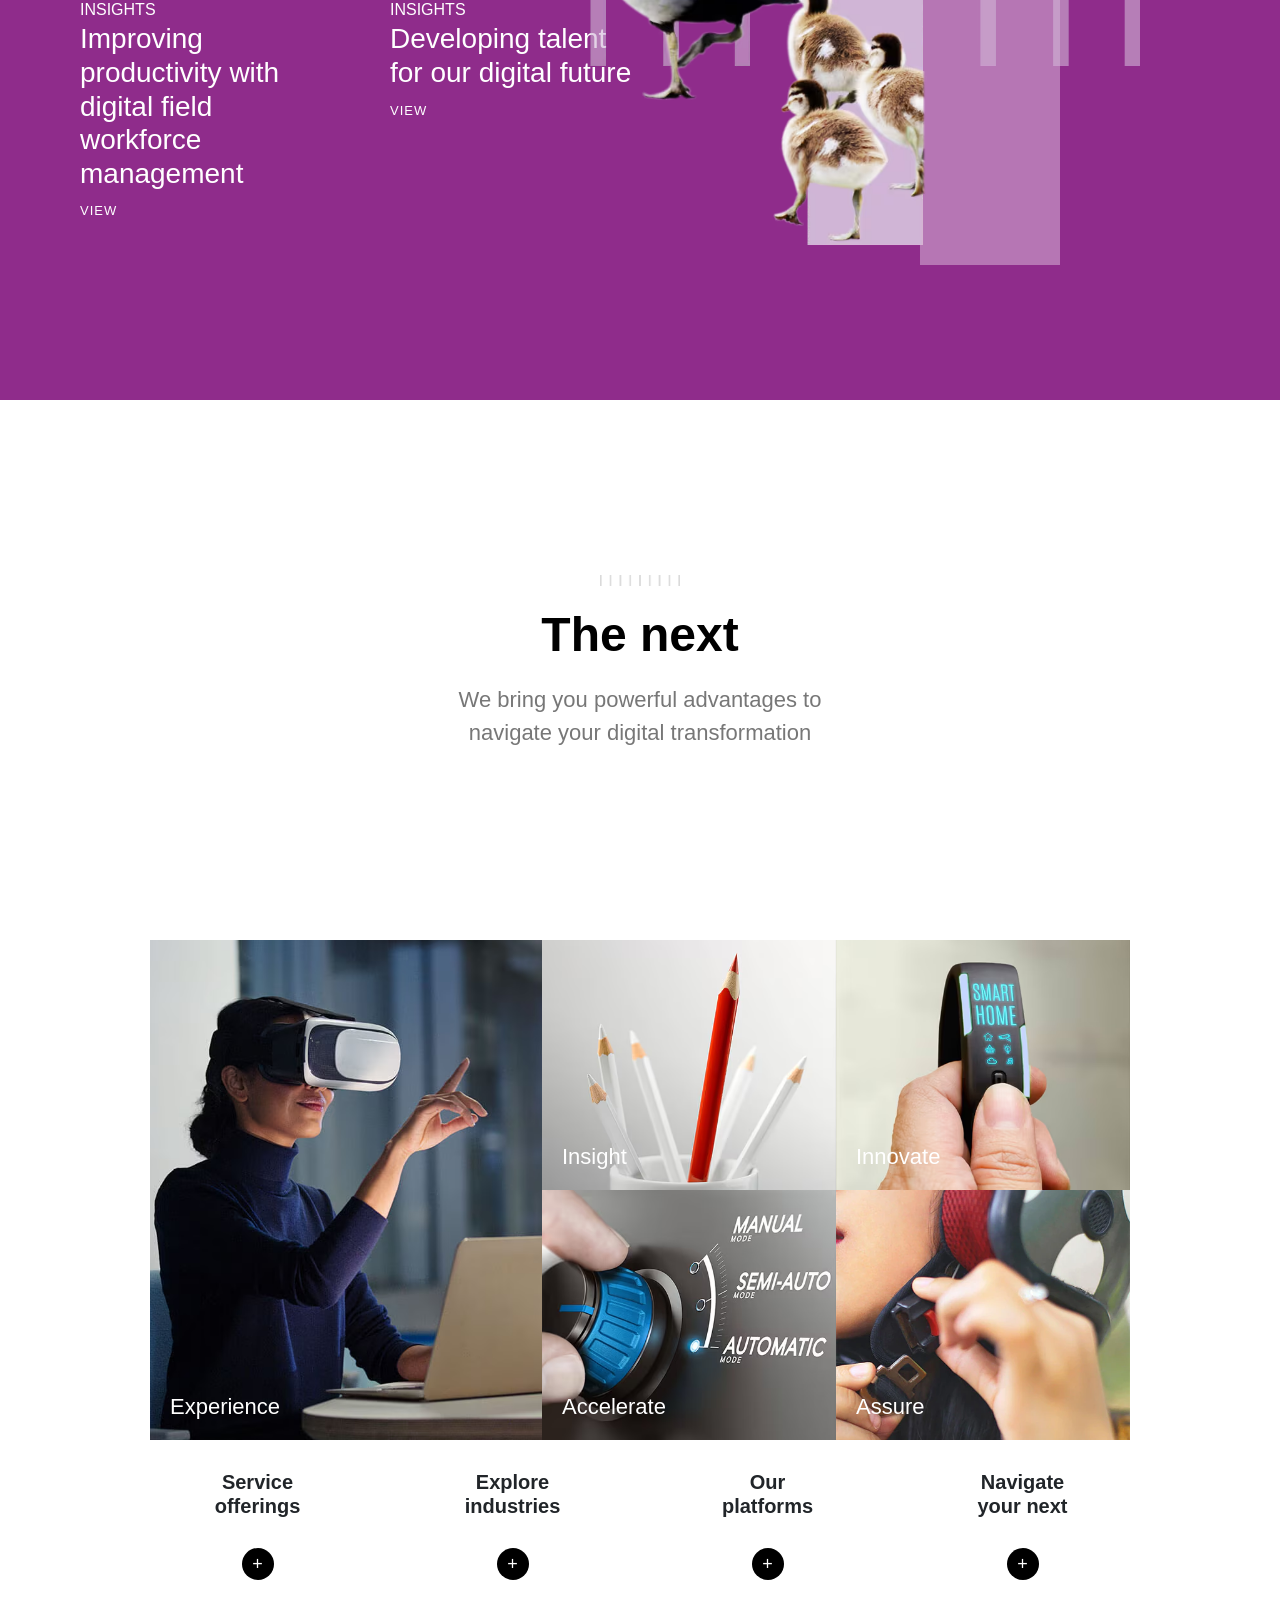
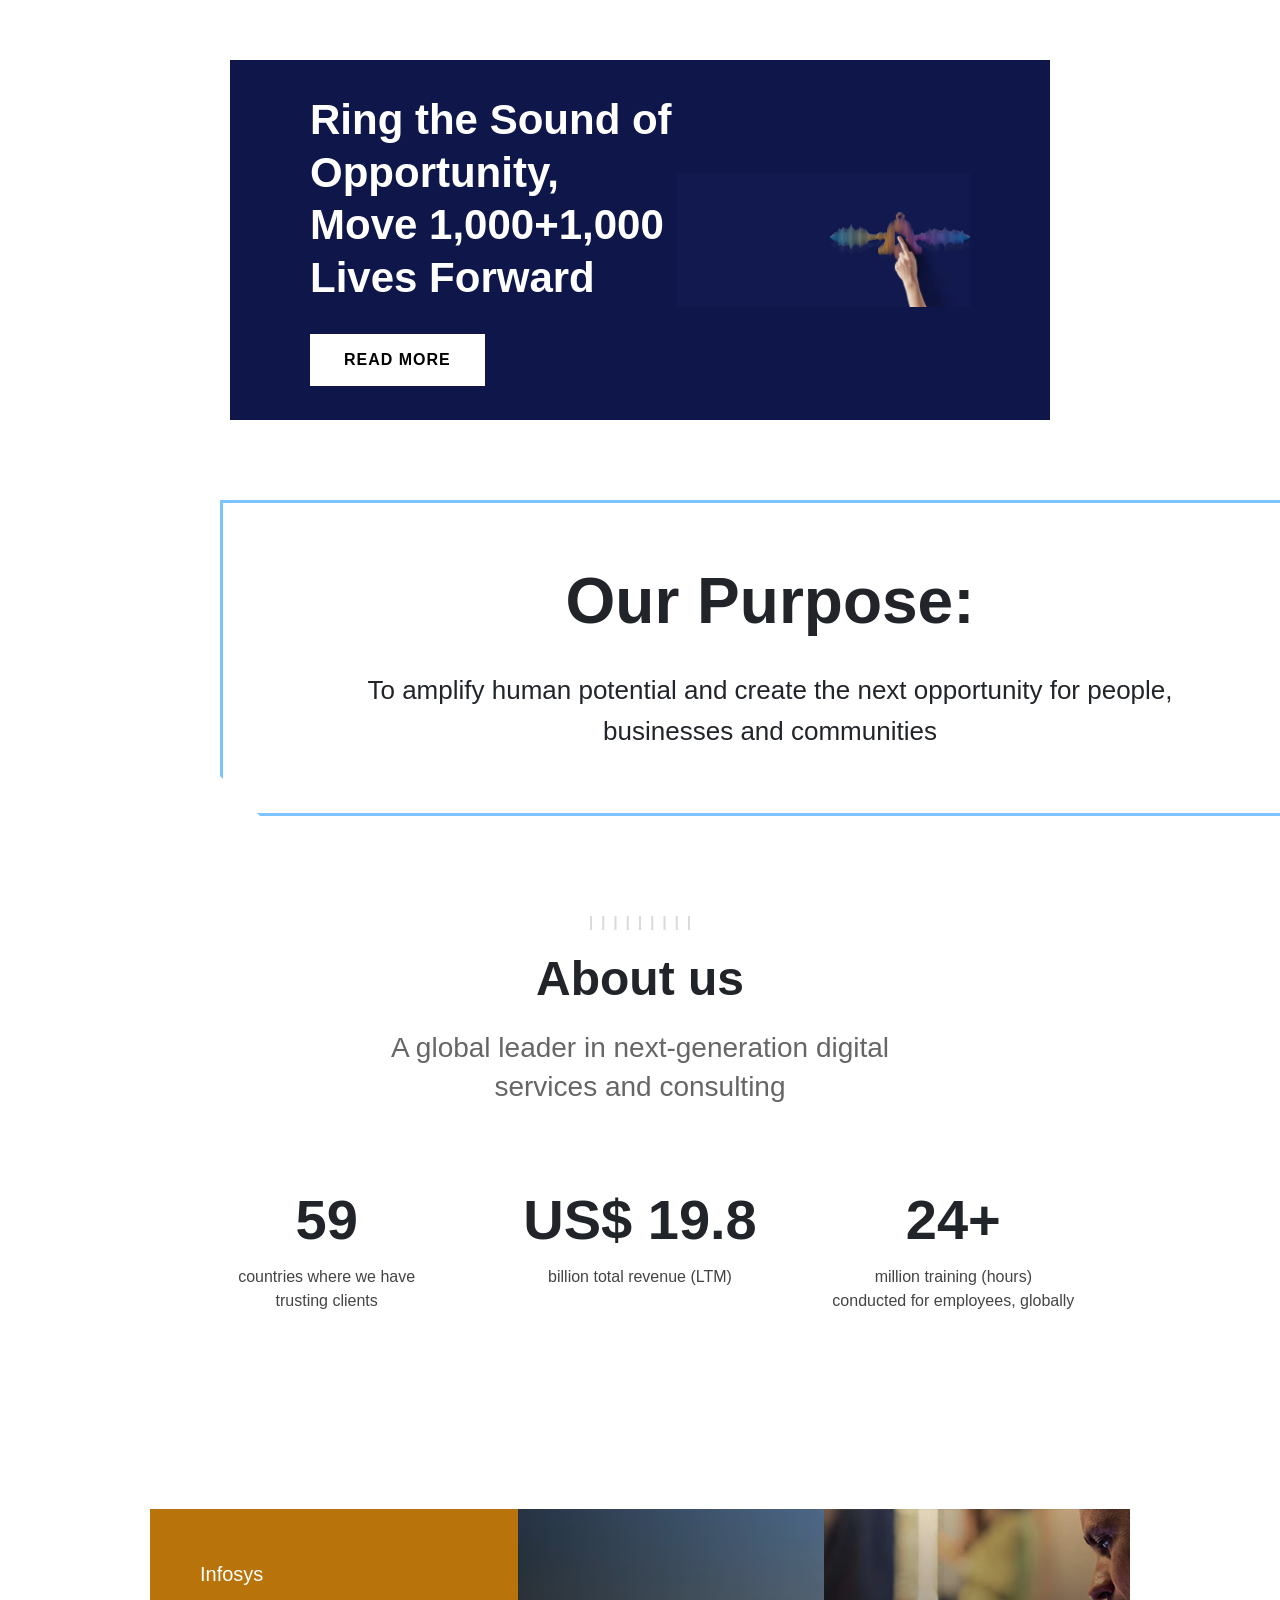
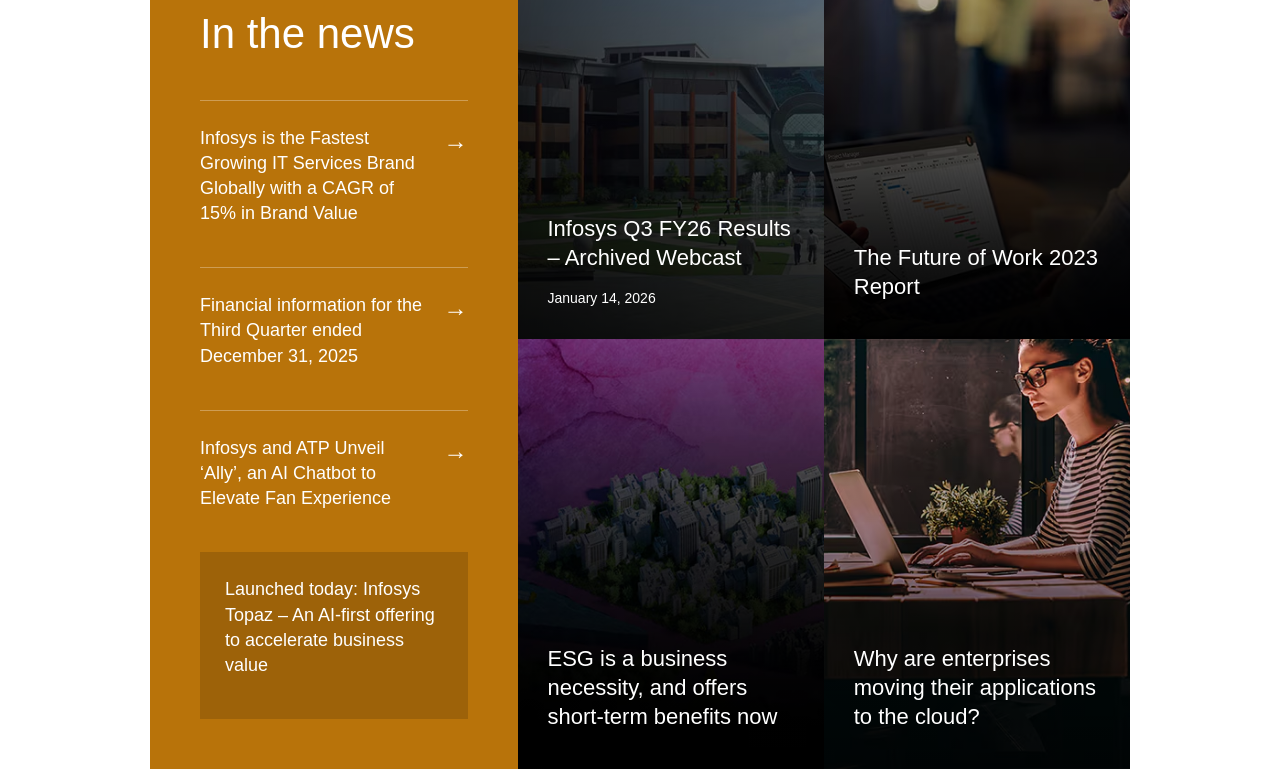
==== commit 6e007643: "fourth update" ====
--- a/index.html
+++ b/index.html
@@ -291,11 +291,145 @@
 
   </div>
 
-</section>
-
-
-
-<!-- FOOTER -->
+<section class="opportunity-section">
+  <div class="opportunity-container">
+
+    <div class="opportunity-content">
+      <h1>
+        Ring the Sound of Opportunity,<br>
+        Move 1,000+1,000 Lives Forward
+      </h1>
+
+      <a href="#" class="opportunity-btn">READ MORE</a>
+    </div>
+
+    <!-- FIXED SIZE IMAGE AREA -->
+    <div class="opportunity-image-box">
+      <img src="assessts/sound.avif" alt="Sound Wave">
+    </div>
+
+  </div>
+</section>
+
+<section class="purpose-wrap">
+
+    <div class="purpose-card">
+
+      <h2 class="purpose-title">Our Purpose:</h2>
+
+      <p class="purpose-text">
+        To amplify human potential and create the next opportunity for people,
+        businesses and communities
+      </p>
+
+    </div>
+
+  </section>
+
+  <section class="about-section">
+  <div class="about-container">
+
+    <!-- decorative bars image -->
+    <img src="assessts/vertical-line1.png" alt="" class="about-bars">
+
+    <!-- heading -->
+    <h2 class="about-title">About us</h2>
+
+    <!-- subtitle -->
+    <p class="about-subtitle">
+      A global leader in next-generation digital<br>
+      services and consulting
+    </p>
+
+    <!-- stats -->
+    <div class="about-stats">
+      <div class="stat">
+        <h3>59</h3>
+        <p>countries where we have<br>trusting clients</p>
+      </div>
+
+      <div class="stat">
+        <h3>US$ <span>19.8</span></h3>
+        <p>billion total revenue (LTM)</p>
+      </div>
+
+      <div class="stat">
+        <h3>24+</h3>
+        <p>million training (hours)<br>conducted for employees, globally</p>
+      </div>
+    </div>
+
+  </div>
+</section>
+
+<section class="news-section">
+  <div class="news-wrapper">
+
+    <!-- LEFT PANEL -->
+    <div class="news-left">
+      <span class="brand">Infosys</span>
+      <h2>In the news</h2>
+
+      <div class="news-item">
+        <p>Infosys is the Fastest Growing IT Services Brand Globally with a CAGR of 15% in Brand Value</p>
+        <span>→</span>
+      </div>
+
+      <div class="news-item">
+        <p>Financial information for the Third Quarter ended December 31, 2025</p>
+        <span>→</span>
+      </div>
+
+      <div class="news-item">
+        <p>Infosys and ATP Unveil ‘Ally’, an AI Chatbot to Elevate Fan Experience</p>
+        <span>→</span>
+      </div>
+
+      <div class="news-item highlight">
+        <p>Launched today: Infosys Topaz – An AI-first offering to accelerate business value</p>
+      </div>
+    </div>
+
+    <!-- RIGHT GRID -->
+    <div class="news-right">
+      <div class="news-card">
+        <img src="assessts/q1.avif" alt="">
+        <div class="card-overlay">
+          <h3>Infosys Q3 FY26 Results – Archived Webcast</h3>
+          <span>January 14, 2026</span>
+        </div>
+      </div>
+
+      <div class="news-card">
+        <img src="assessts/q2.avif" alt="">
+        <div class="card-overlay">
+          <h3>The Future of Work 2023 Report</h3>
+        </div>
+      </div>
+
+      <div class="news-card">
+        <img src="assessts/q3.avif" alt="">
+        <div class="card-overlay">
+          <h3>ESG is a business necessity, and offers short-term benefits now</h3>
+        </div>
+      </div>
+
+      <div class="news-card">
+        <img src="assessts/q4.avif" alt="">
+        <div class="card-overlay">
+          <h3>Why are enterprises moving their applications to the cloud?</h3>
+        </div>
+      </div>
+    </div>
+
+  </div>
+</section>
+
+
+
+
+
+<!-- FOOTER 
 <footer class="footer bg-dark text-white py-4">
   <div class="container text-center">
     <p class="mb-0">© 2026 Infosys Inspired Clone | Built for Learning</p>
@@ -306,3 +440,4 @@
 <script src="script.js"></script>
 </body>
 </html>
+-->
--- a/style.css
+++ b/style.css
@@ -659,7 +659,7 @@
 .image-section {
   display: grid;
   grid-template-columns: 2fr 3fr;
-  gap: 0;                /* 🔴 no gap */
+  gap: 0;                /* no gap */
   padding-left: 150px;
   padding-right: 150px;
 }
@@ -686,7 +686,7 @@
 .right-grid {
   display: grid;
   grid-template-columns: repeat(2, 1fr);
-  gap: 0;                /* 🔴 no gap */
+  gap: 0;                /* no gap */
 }
 
 .right-grid .box {
@@ -777,11 +777,13 @@
 
 .nav-grid-section {
   background: #ffffff;
-  padding-left: 100px;
-  padding-right: 100px;
-  padding-top: 50px;
-  padding-bottom: 10px;
-}
+  padding-left: 150px;
+  padding-right: 150px;
+  padding-top: 30px;
+  padding-bottom: 30px;
+  margin-bottom: 80px;
+}
+
 .nav-grid {
   display: grid;
   grid-template-columns: repeat(4, 1fr);
@@ -796,11 +798,11 @@
 }
 
 .nav-plus {
-  width: 42px;
-  height: 42px;
+  width: 32px;
+  height: 32px;
   border-radius: 50%;
   border: none;
-
+  margin-bottom: 80px;
   background: #000;
   color: #fff;
 
@@ -825,3 +827,295 @@
     grid-template-columns: 1fr;
   }
 }
+
+/* SECTION */
+.opportunity-section {
+  background-color: #0f174a;
+  margin-bottom: 80px;
+  margin-left: 80px;
+  margin-right: 80px;
+}
+
+/* CENTERED WRAPPER */
+.opportunity-container {
+  max-width: 1200px;
+  margin: 0 auto;
+  padding: 0 80px;
+
+  display: flex;
+  align-items: center;
+  justify-content: space-between;
+}
+
+/* TEXT */
+.opportunity-content {
+  max-width: 520px;
+}
+
+.opportunity-content h1 {
+  color: #fff;
+  font-size: 42px;
+  font-weight: 700;
+  line-height: 1.25;
+  margin-bottom: 30px;
+}
+
+/* BUTTON */
+.opportunity-btn {
+  display: inline-block;
+  padding: 14px 34px;
+  background: #fff;
+  color: #000;
+  text-decoration: none;
+  font-weight: 600;
+  letter-spacing: 1px;
+}
+
+/* IMAGE CONTAINER – FIXED SIZE (MATCHES SCREENSHOT) */
+.opportunity-image-box {
+  width: 520px;      /* SAME WIDTH */
+  height: 360px;     /* SAME HEIGHT */
+  overflow: hidden;
+  position: relative;
+}
+
+/* IMAGE */
+.opportunity-image-box img {
+  width: 100%;
+  height: 100%;
+  object-fit: contain;
+  transition: transform 0.6s ease, opacity 0.6s ease;
+  opacity: 0.95;
+}
+
+/* HOVER EFFECT */
+.opportunity-image-box:hover img {
+  transform: scale(1.08);
+  opacity: 1;
+}
+
+/* wrapper */
+.purpose-wrap {
+  margin-left: 70px;
+  width: 1100px;
+}
+
+
+/* MAIN CARD */
+.purpose-card {
+
+  background: white;
+  border: 3px solid #7cc4ff;
+
+  padding: 60px 80px;
+  text-align: center;
+
+  /* ⭐ angled corners */
+  clip-path: polygon(
+    0 0,
+    calc(100% - 40px) 0,
+    100% 40px,
+    100% 100%,
+    40px 100%,
+    0 calc(100% - 40px)
+  );
+}
+
+
+/* heading */
+.purpose-title {
+  font-size: 64px;
+  font-weight: 900;
+  margin-bottom: 30px;
+}
+
+
+/* text */
+.purpose-text {
+  font-size: 26px;
+  line-height: 1.6;
+  max-width: 900px;
+  margin: auto;
+}
+
+.about-section {
+  padding: 100px 0;
+  background-color: #ffffff;
+}
+
+.about-container {
+  max-width: 1200px;
+  margin: 0 auto;
+  text-align: center;
+  padding: 0 40px;
+}
+
+/* decorative bars */
+.about-bars {
+  margin-bottom: 20px;
+}
+
+/* heading */
+.about-title {
+  font-size: 48px;
+  font-weight: 700;
+  margin-bottom: 20px;
+}
+
+/* subtitle */
+.about-subtitle {
+  font-size: 28px;
+  color: #666;
+  line-height: 1.4;
+  margin-bottom: 80px;
+}
+
+/* stats row */
+.about-stats {
+  display: grid;
+  grid-template-columns: repeat(3, 1fr);
+  gap: 40px;
+}
+
+/* stat item */
+.stat h3 {
+  font-size: 56px;
+  font-weight: 700;
+  margin-bottom: 12px;
+}
+
+.stat h3 span {
+  font-size: 56px;
+}
+
+.stat p {
+  font-size: 16px;
+  color: #444;
+  line-height: 1.5;
+}
+@media (max-width: 768px) {
+  .about-stats {
+    grid-template-columns: 1fr;
+    gap: 60px;
+  }
+
+  .about-title {
+    font-size: 36px;
+  }
+
+  .about-subtitle {
+    font-size: 22px;
+  }
+}
+
+* {
+  box-sizing: border-box;
+  margin: 0;
+  padding: 0;
+  font-family: Arial, Helvetica, sans-serif;
+}
+
+/* SECTION */
+.news-section {
+  padding: 80px 0;
+  background: #fff;
+}
+
+/* WRAPPER */
+.news-wrapper {
+  max-width: 1400px;
+  margin: auto;
+  display: grid;
+  grid-template-columns: 1.2fr 2fr;
+  height: 650px;
+}
+
+/* LEFT PANEL */
+.news-left {
+  background: #b8730a;
+  color: #fff;
+  padding: 50px;
+  display: flex;
+  flex-direction: column;
+}
+
+.news-left .brand {
+  font-size: 20px;
+  margin-bottom: 20px;
+}
+
+.news-left h2 {
+  font-size: 42px;
+  margin-bottom: 40px;
+}
+
+.news-item {
+  display: flex;
+  justify-content: space-between;
+  gap: 20px;
+  padding: 25px 0;
+  border-top: 1px solid rgba(255,255,255,0.3);
+  cursor: pointer;
+}
+
+.news-item p {
+  font-size: 18px;
+  line-height: 1.4;
+}
+
+.news-item span {
+  font-size: 24px;
+}
+
+.news-item.highlight {
+  background: rgba(0,0,0,0.15);
+  padding: 25px;
+  margin-top: auto;
+  border: none;
+}
+
+/* RIGHT GRID */
+.news-right {
+  display: grid;
+  grid-template-columns: repeat(2, 1fr);
+}
+
+/* CARD */
+.news-card {
+  position: relative;
+  overflow: hidden;
+}
+
+.news-card img {
+  width: 100%;
+  height: 100%;
+  object-fit: cover;
+  transition: transform 0.5s ease;
+}
+
+/* OVERLAY */
+.card-overlay {
+  position: absolute;
+  inset: 0;
+  background: linear-gradient(to top, rgba(0,0,0,0.75), transparent);
+  color: #fff;
+  padding: 30px;
+  display: flex;
+  flex-direction: column;
+  justify-content: flex-end;
+}
+
+.card-overlay h3 {
+  font-size: 22px;
+  line-height: 1.3;
+}
+
+.card-overlay span {
+  font-size: 14px;
+  margin-top: 8px;
+}
+
+/* HOVER EFFECT */
+.news-card:hover img {
+  transform: scale(1.1);
+}
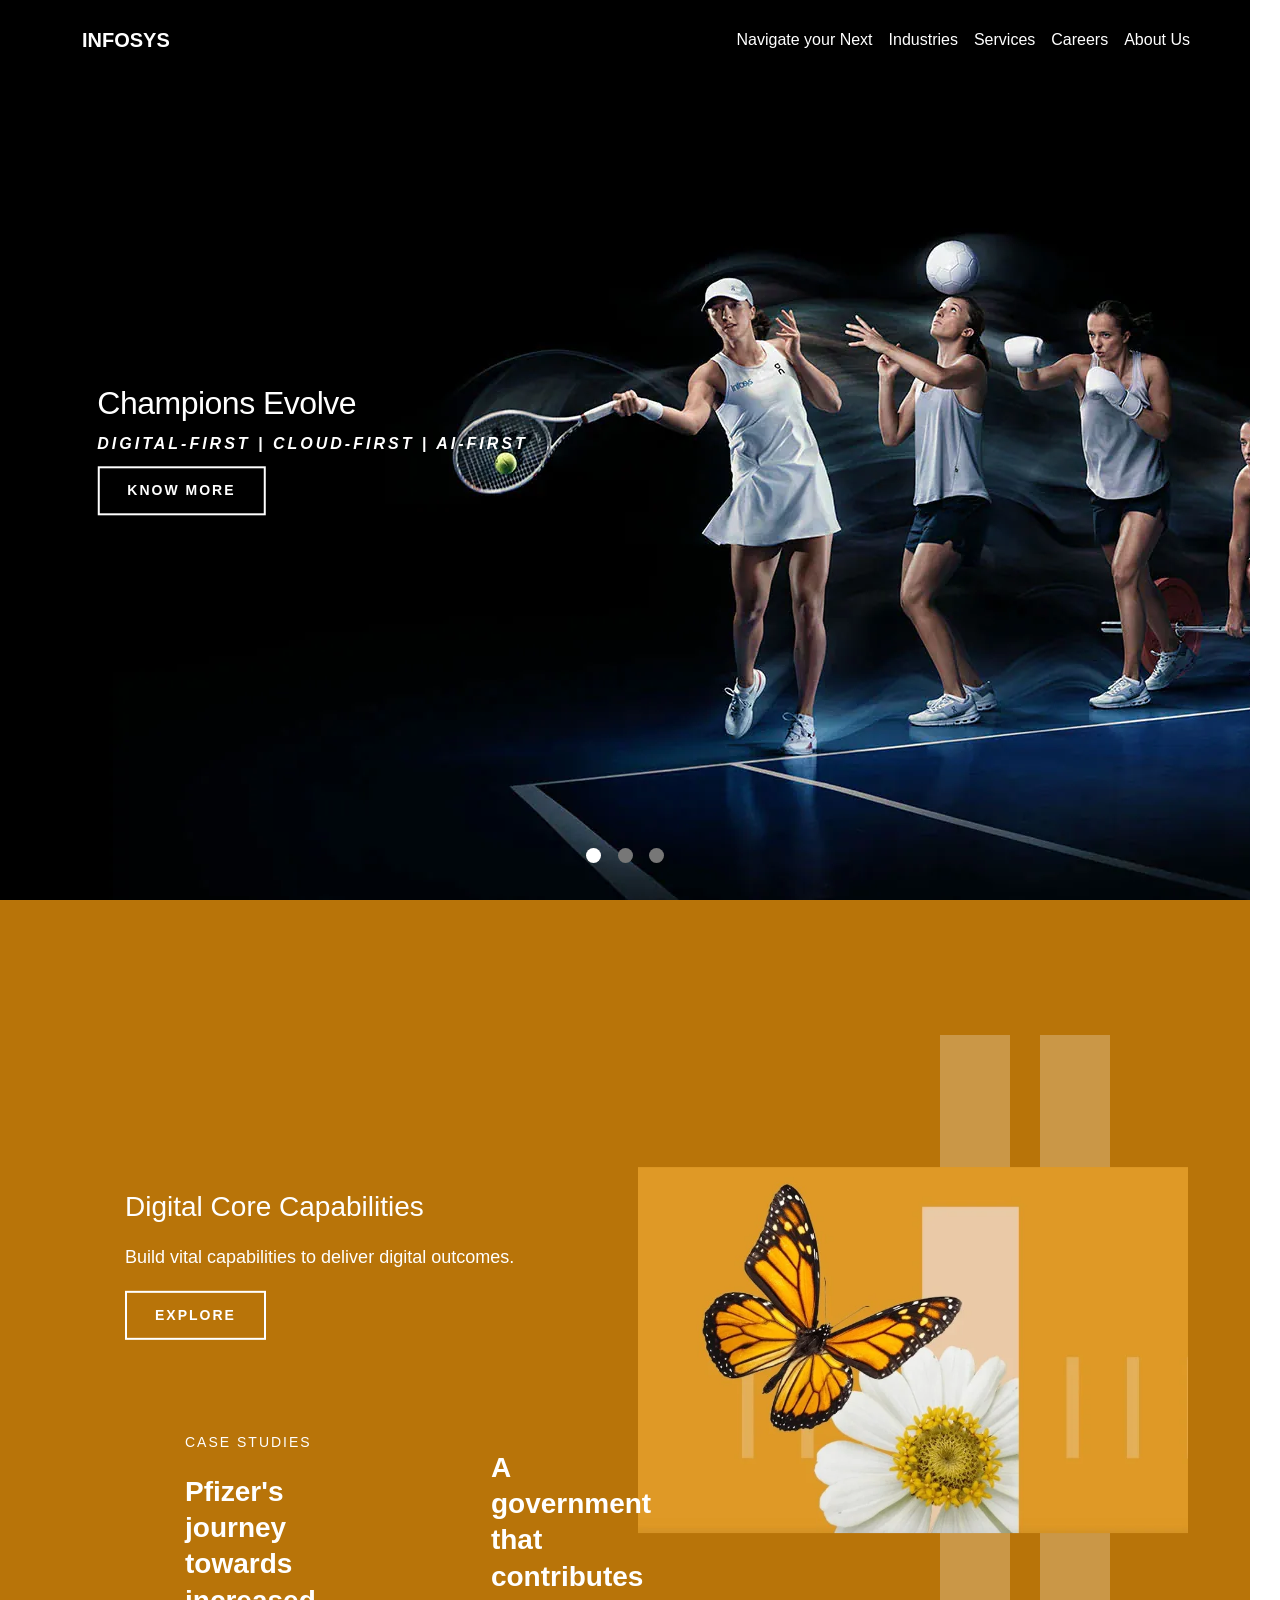
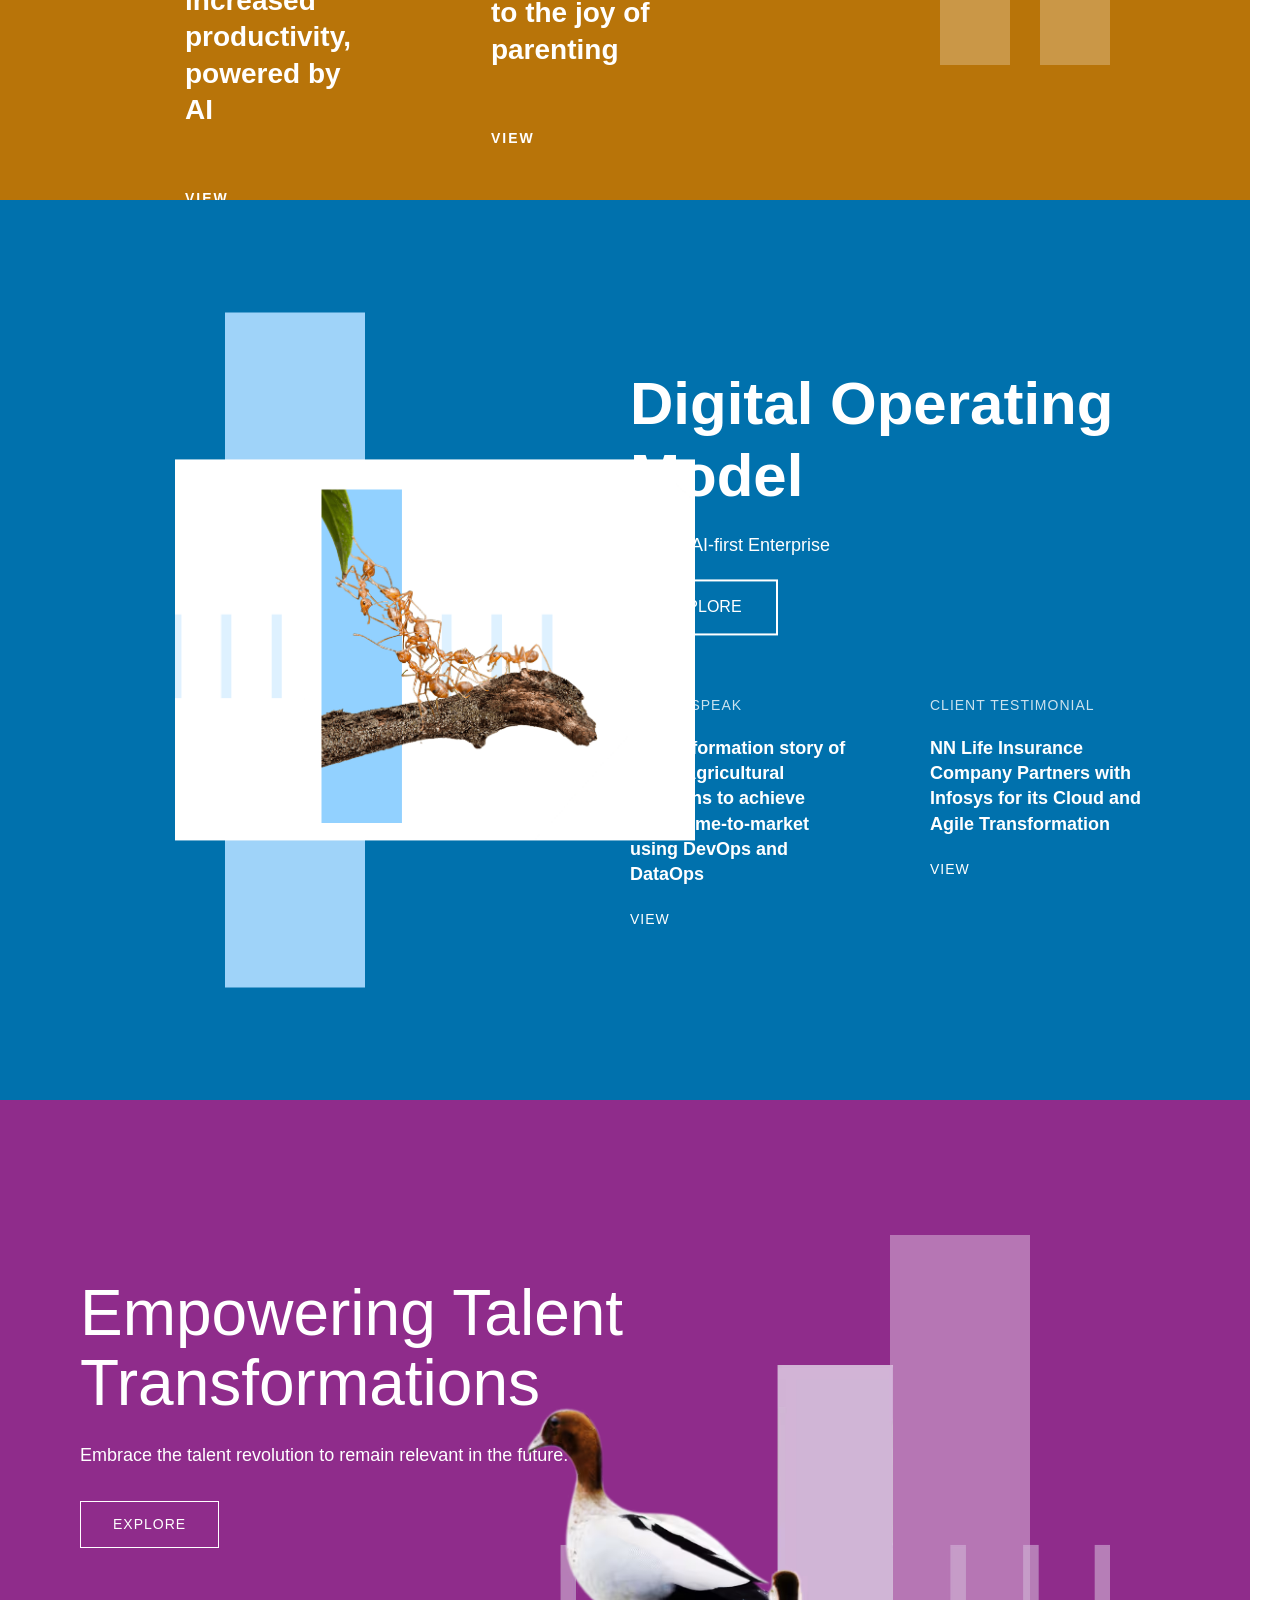
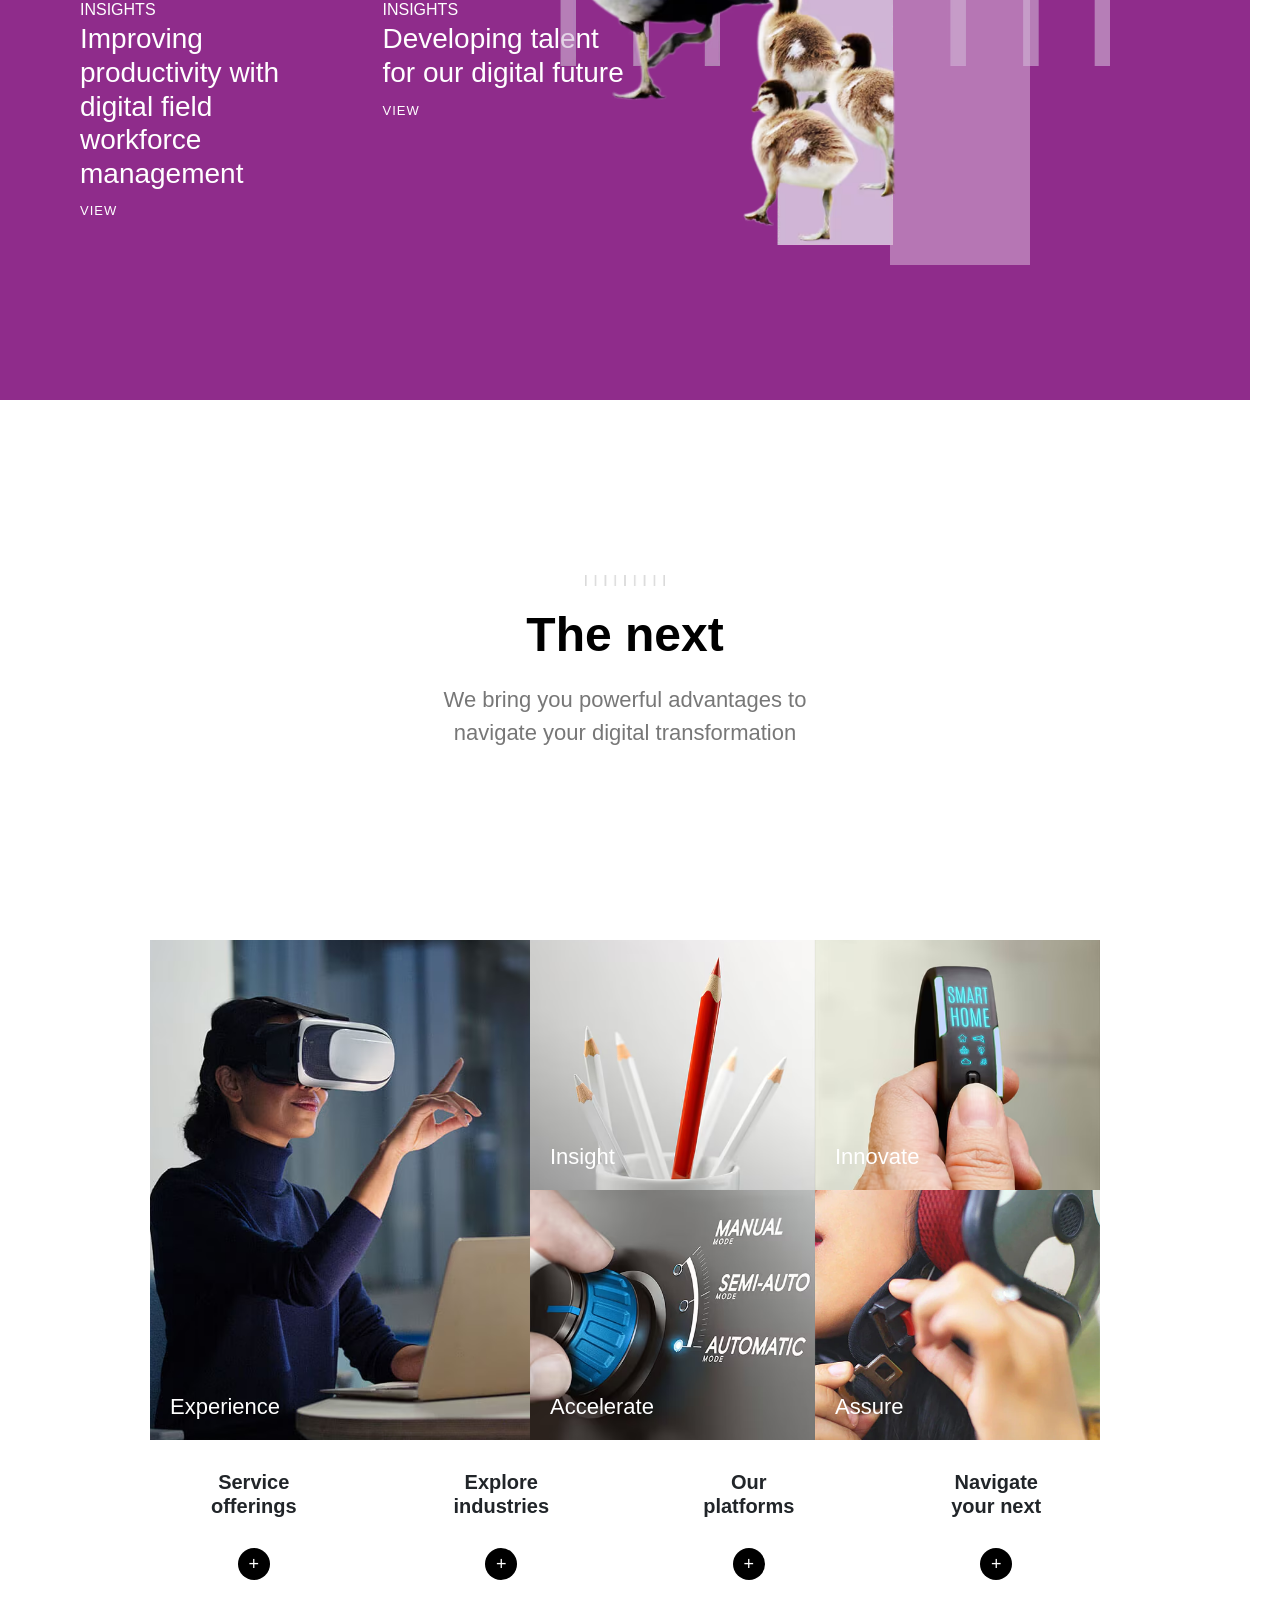
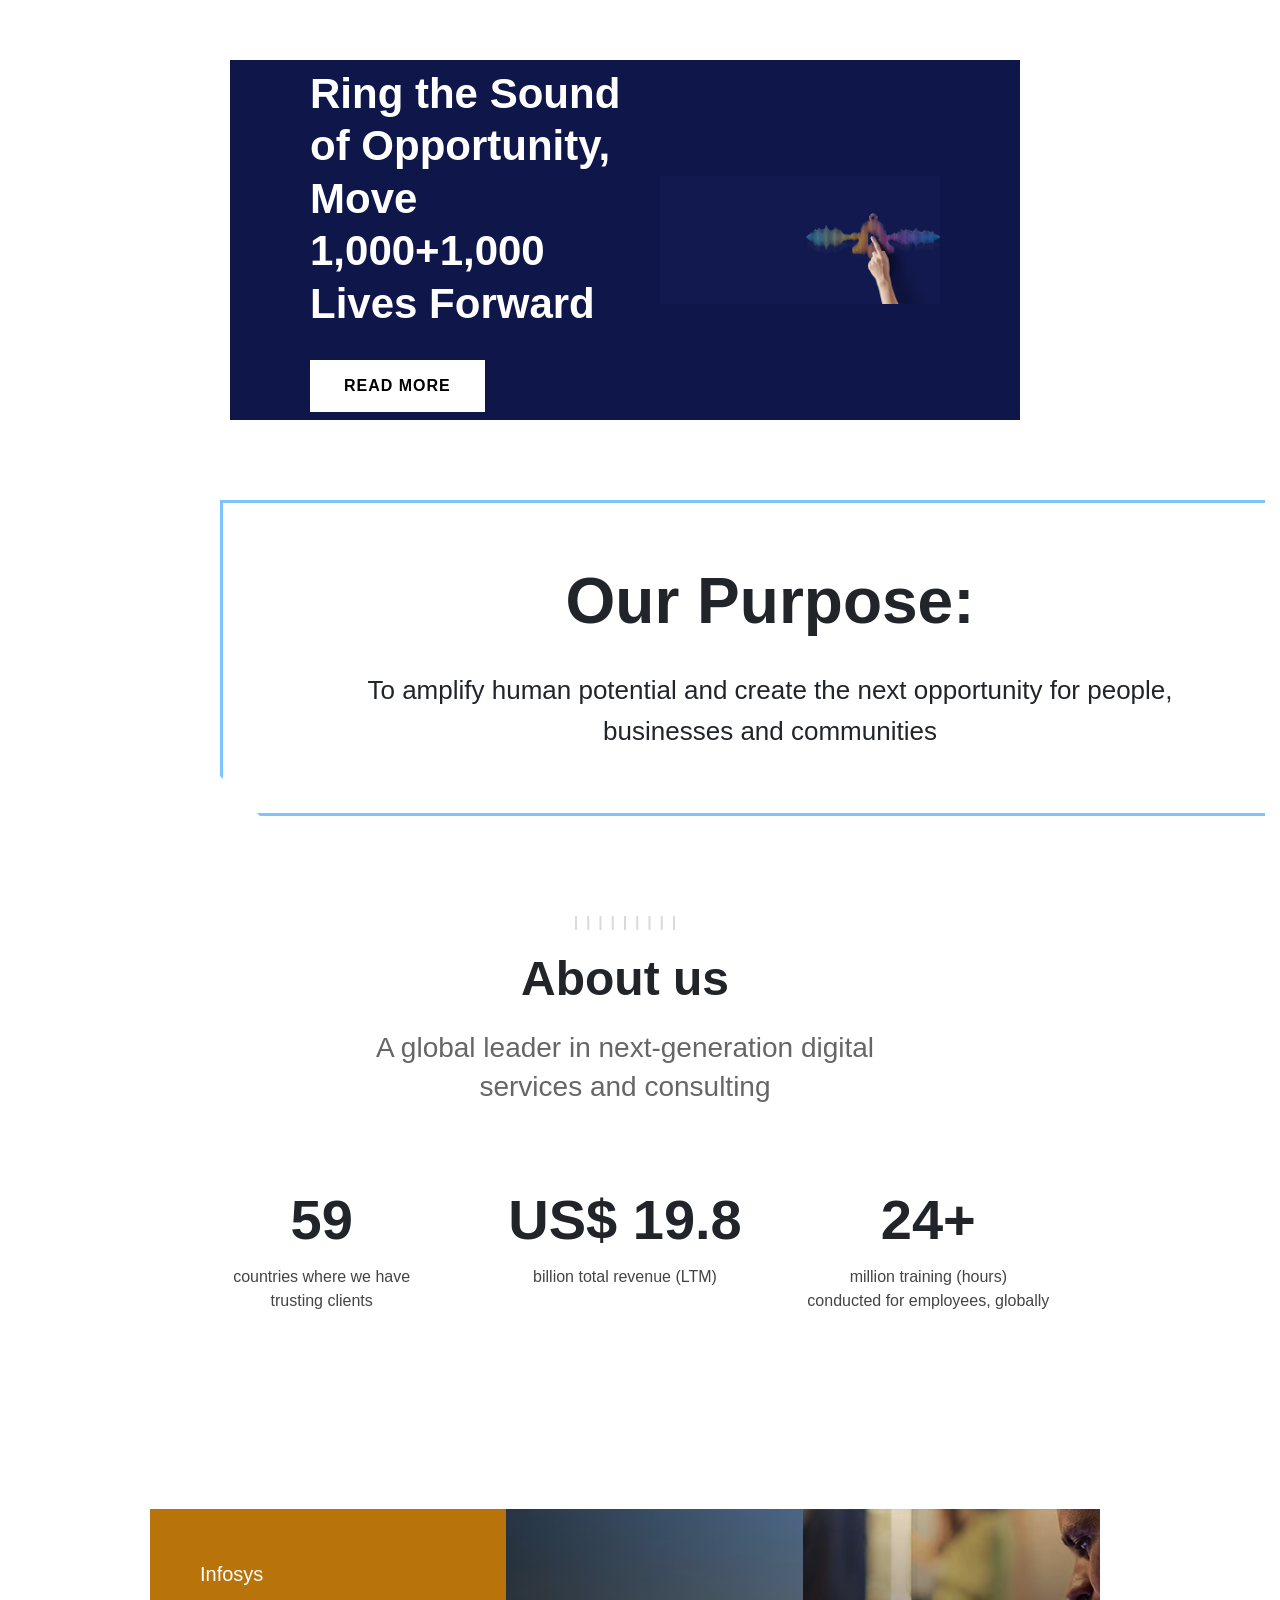
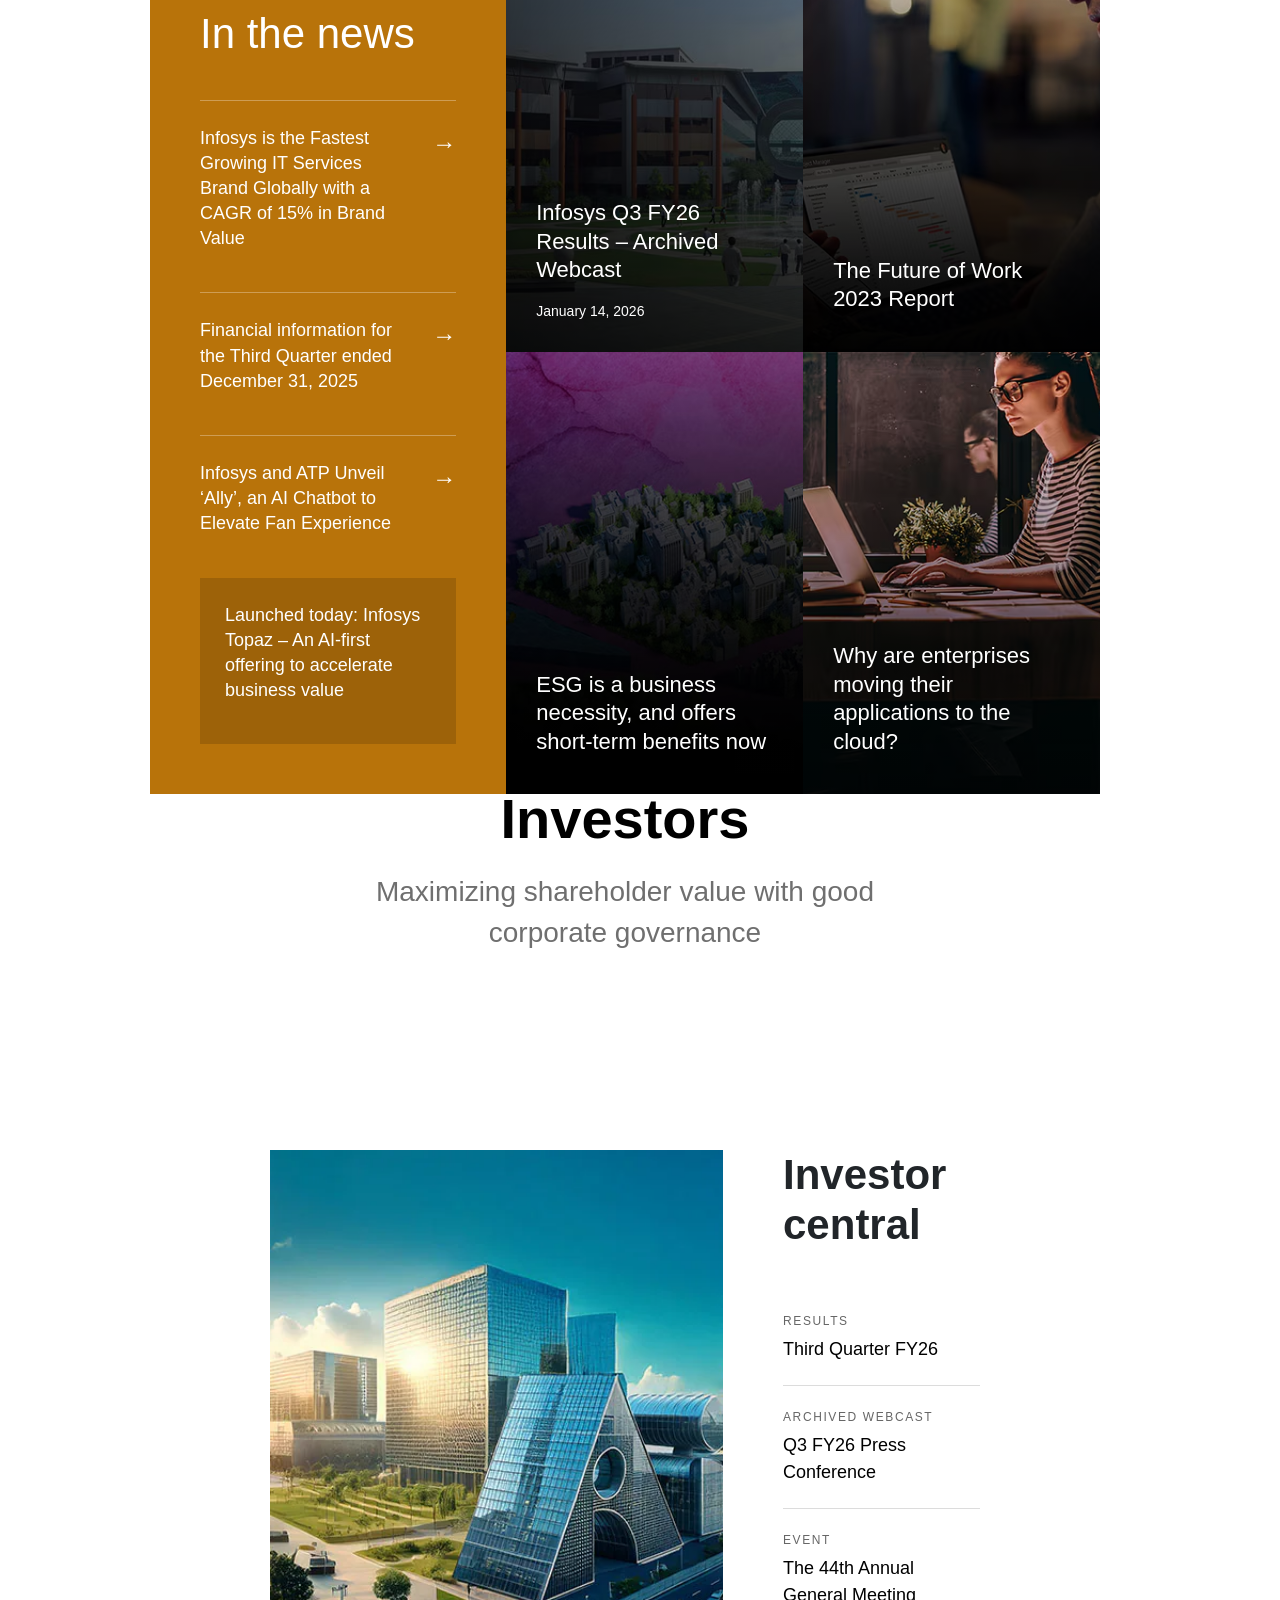
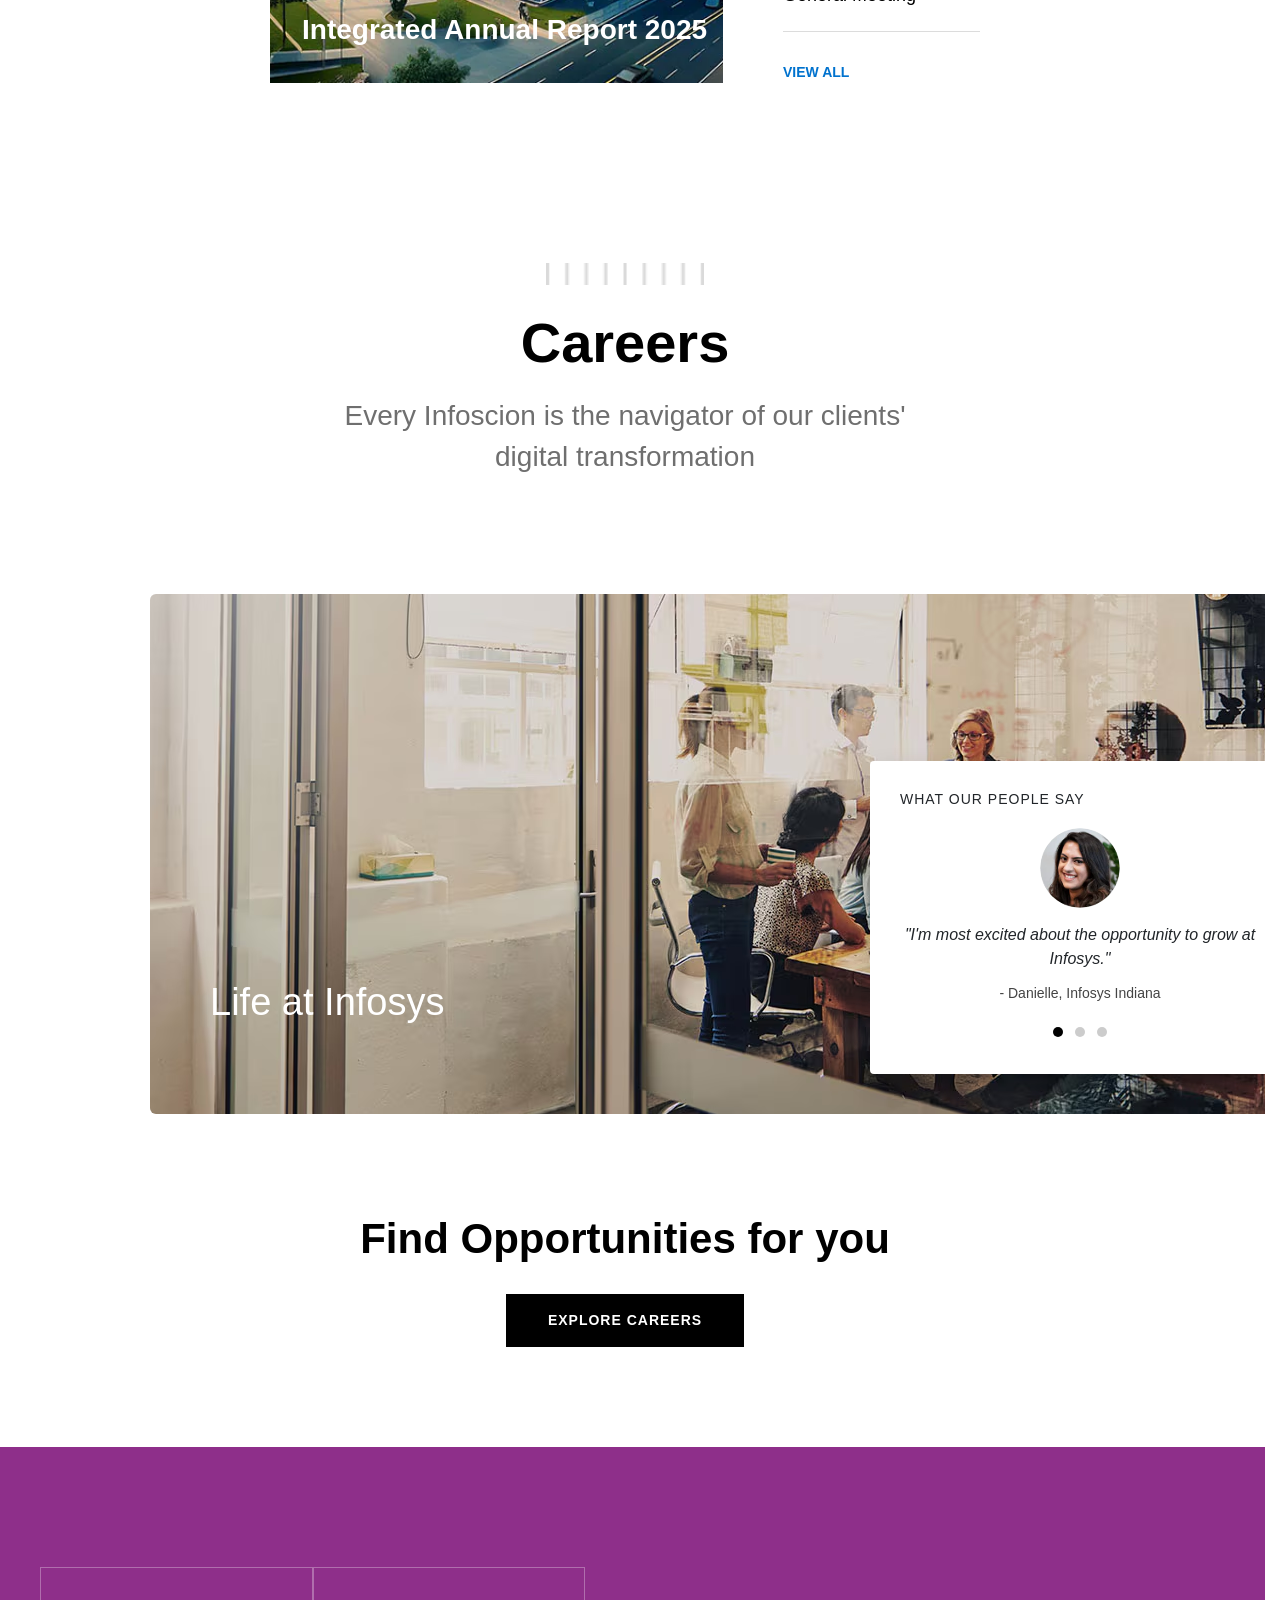
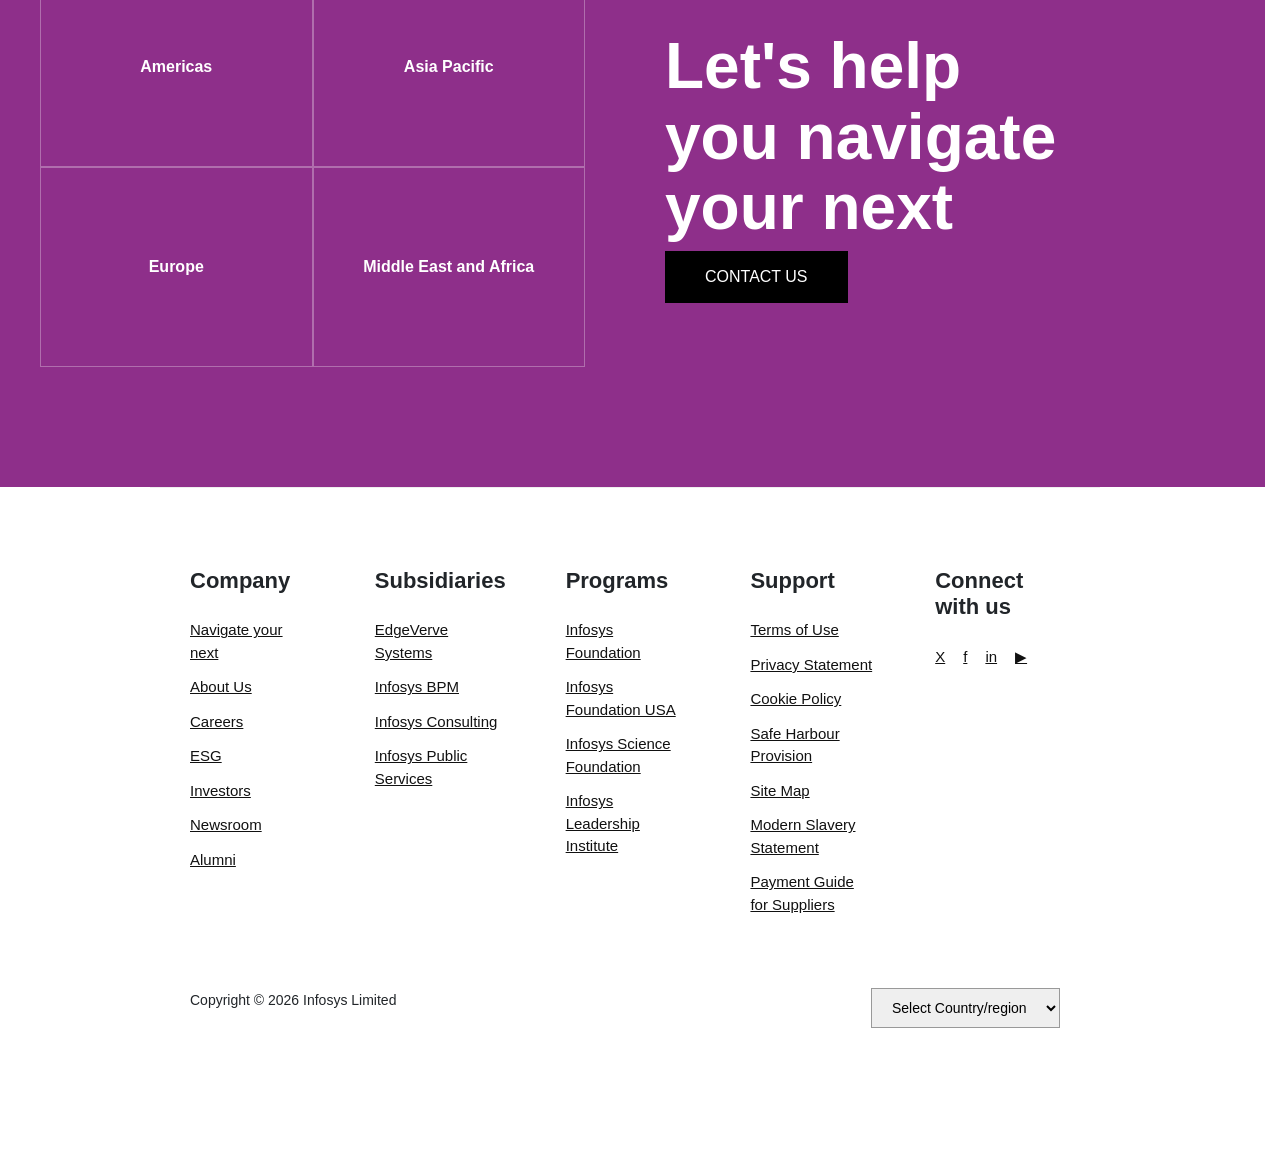
==== commit 1947b485: "final webpage" ====
--- a/index.html
+++ b/index.html
@@ -425,19 +425,264 @@
   </div>
 </section>
 
-
-
-
-
-<!-- FOOTER 
-<footer class="footer bg-dark text-white py-4">
-  <div class="container text-center">
-    <p class="mb-0">© 2026 Infosys Inspired Clone | Built for Learning</p>
-  </div>
+<section class="investors-section">
+  <div class="investors-inner">
+
+    <!-- Vertical lines image -->
+    <img
+      src="assessts/vertical-line1.png"
+      alt="decorative lines"
+      class="investors-lines"
+    />
+
+    <!-- Heading -->
+    <h2 class="investors-title">Investors</h2>
+
+    <!-- Subheading -->
+    <p class="investors-subtitle">
+      Maximizing shareholder value with good<br>
+      corporate governance
+    </p>
+
+  </div>
+</section>
+
+<section class="ir-wrapper">
+  <div class="ir-layout">
+
+    <!-- LEFT IMAGE CARD -->
+    <div class="ir-visual">
+      <img src="assessts/investor.webp" alt="Integrated Annual Report">
+      <div class="ir-caption">
+        Integrated Annual Report 2025
+      </div>
+    </div>
+
+    <!-- RIGHT TEXT PANEL -->
+    <div class="ir-panel">
+      <h2 class="ir-title">Investor central</h2>
+
+      <div class="ir-item">
+        <span class="ir-tag">RESULTS</span>
+        <p>Third Quarter FY26</p>
+      </div>
+
+      <div class="ir-item">
+        <span class="ir-tag">ARCHIVED WEBCAST</span>
+        <p>Q3 FY26 Press Conference</p>
+      </div>
+
+      <div class="ir-item">
+        <span class="ir-tag">EVENT</span>
+        <p>The 44th Annual General Meeting</p>
+      </div>
+
+      <a href="#" class="ir-link">VIEW ALL</a>
+    </div>
+
+  </div>
+</section>
+
+
+<section class="investors-section">
+  <div class="investors-inner">
+
+    <!-- Vertical lines image -->
+    <img
+      src="assessts/vertical-line1.png"
+      alt="decorative lines"
+      class="investors-lines"
+    />
+
+    <!-- Heading -->
+    <h2 class="investors-title">Careers</h2>
+
+    <!-- Subheading -->
+    <p class="investors-subtitle">
+      Every Infoscion is the navigator of our clients'<br>
+      digital transformation
+    </p>
+
+  </div>
+</section>
+
+<section class="life-section">
+
+  <div class="life-container">
+
+    <!-- background image -->
+    <img src="assessts/imgg.avif" class="life-img" />
+
+    <!-- left text -->
+    <h2 class="life-title">Life at Infosys</h2>
+
+    <!-- testimonial card -->
+    <div class="testimonial-card">
+
+      <h4>WHAT OUR PEOPLE SAY</h4>
+
+      <div class="slider">
+
+        <div class="slides">
+
+          <!-- Slide 1 -->
+          <div class="slide active">
+            <img src="assessts/f1.webp" class="avatar" />
+            <p>"I'm most excited about the opportunity to grow at Infosys."</p>
+            <span>- Danielle, Infosys Indiana</span>
+          </div>
+
+          <!-- Slide 2 -->
+          <div class="slide">
+            <img src="assessts/f2.webp" class="avatar" />
+            <p>"Amazing culture and learning every day."</p>
+            <span>- Alex, Infosys USA</span>
+          </div>
+
+          <!-- Slide 3 -->
+          <div class="slide">
+            <img src="assessts/f3.webp" class="avatar" />
+            <p>"Best workplace for innovation."</p>
+            <span>- Priya, Infosys India</span>
+          </div>
+
+        </div>
+
+        <!-- dots -->
+        <div class="dots">
+          <span class="dot active"></span>
+          <span class="dot"></span>
+          <span class="dot"></span>
+        </div>
+
+      </div>
+
+    </div>
+
+  </div>
+
+</section>
+
+<section class="center-cta">
+  <h2 class="center-cta__title">Find Opportunities for you</h2>
+
+  <a href="#" class="center-cta__btn">
+    EXPLORE CAREERS
+  </a>
+</section>
+
+<!-- OTHER SECTIONS -->
+
+<section class="global-wrapper">
+
+  <div class="global-inner">
+
+    <div class="region-grid">
+      <div class="region-box">Americas</div>
+      <div class="region-box">Asia Pacific</div>
+      <div class="region-box">Europe</div>
+      <div class="region-box">Middle East and Africa</div>
+    </div>
+
+    <div class="region-content">
+      <h2>
+        Let's help <br>
+        you navigate <br>
+        your next
+      </h2>
+
+      <button class="contact-btn">CONTACT US</button>
+    </div>
+
+  </div>
+
+</section>
+
+<!-- OTHER SECTIONS -->
+
+<footer class="footer">
+
+  <div class="footer-inner">
+
+    <!-- Column 1 -->
+    <div class="footer-col">
+      <h3>Company</h3>
+      <a href="#">Navigate your next</a>
+      <a href="#">About Us</a>
+      <a href="#">Careers</a>
+      <a href="#">ESG</a>
+      <a href="#">Investors</a>
+      <a href="#">Newsroom</a>
+      <a href="#">Alumni</a>
+    </div>
+
+    <!-- Column 2 -->
+    <div class="footer-col">
+      <h3>Subsidiaries</h3>
+      <a href="#">EdgeVerve Systems</a>
+      <a href="#">Infosys BPM</a>
+      <a href="#">Infosys Consulting</a>
+      <a href="#">Infosys Public Services</a>
+    </div>
+
+    <!-- Column 3 -->
+    <div class="footer-col">
+      <h3>Programs</h3>
+      <a href="#">Infosys Foundation</a>
+      <a href="#">Infosys Foundation USA</a>
+      <a href="#">Infosys Science Foundation</a>
+      <a href="#">Infosys Leadership Institute</a>
+    </div>
+
+    <!-- Column 4 -->
+    <div class="footer-col">
+      <h3>Support</h3>
+      <a href="#">Terms of Use</a>
+      <a href="#">Privacy Statement</a>
+      <a href="#">Cookie Policy</a>
+      <a href="#">Safe Harbour Provision</a>
+      <a href="#">Site Map</a>
+      <a href="#">Modern Slavery Statement</a>
+      <a href="#">Payment Guide for Suppliers</a>
+    </div>
+
+    <!-- Column 5 -->
+    <div class="footer-col social">
+      <h3>Connect with us</h3>
+
+      <div class="social-icons">
+        <a href="#">X</a>
+        <a href="#">f</a>
+        <a href="#">in</a>
+        <a href="#">▶</a>
+      </div>
+    </div>
+
+  </div>
+
+
+  <!-- Bottom bar -->
+  <div class="footer-bottom">
+
+    <p>Copyright © 2026 Infosys Limited</p>
+
+    <select>
+      <option>Select Country/region</option>
+      <option>India</option>
+      <option>USA</option>
+      <option>UK</option>
+    </select>
+
+  </div>
+
+  <!-- Back to top -->
+  <button class="top-btn" onclick="window.scrollTo({top:0,behavior:'smooth'})">
+    ↑
+  </button>
+
 </footer>
 
-<script src="https://cdn.jsdelivr.net/npm/bootstrap@5.3.2/dist/js/bootstrap.bundle.min.js"></script>
-<script src="script.js"></script>
+
 </body>
 </html>
--->
+
--- a/style.css
+++ b/style.css
@@ -1,6 +1,8 @@
-body {
+body,html {
   font-family: Arial, Helvetica, sans-serif;
   scroll-snap-type: y mandatory;
+  overflow-x: hidden;
+  scrollbar-gutter: stable;
 }
 
 /* HERO */
@@ -611,10 +613,7 @@
 
 
 /* VERTCAL LINE */
-body {
-  margin: 0;
-  font-family: Arial, Helvetica, sans-serif;
-}
+
 
 .next-section {
   min-height: 60vh;
@@ -651,10 +650,6 @@
   box-sizing: border-box;
 }
 
-body {
-  margin: 0;
-  font-family: Arial, Helvetica, sans-serif;
-}
 
 .image-section {
   display: grid;
@@ -1119,3 +1114,466 @@
 .news-card:hover img {
   transform: scale(1.1);
 }
+
+.investors-section {
+  padding: 20px 20px;
+  background: #ffffff;
+}
+
+.investors-inner {
+  max-width: 1000px;
+  margin: 0 auto;
+  text-align: center;
+}
+
+.investors-section {
+  padding: 100px 20px;
+  background-color: #ffffff;
+}
+
+.investors-inner {
+  max-width: 1000px;
+  margin: 0 auto;
+  text-align: center;
+}
+
+/* Vertical lines image */
+.investors-lines {
+  display: block;
+  margin: 0 auto 24px;
+  height: 22px;   /* adjust if needed */
+  width: auto;
+}
+
+/* Title */
+.investors-title {
+  font-size: 56px;
+  font-weight: 600;
+  color: #000;
+  margin-bottom: 20px;
+}
+
+/* Subtitle */
+.investors-subtitle {
+  font-size: 28px;
+  color: #6f6f6f;
+  line-height: 1.45;
+}
+
+/* SECTION CONTAINER */
+.ir-wrapper {
+  background: #ffffff;
+  padding: 80px 120px;
+}
+
+/* GRID LAYOUT */
+.ir-layout {
+  display: grid;
+  grid-template-columns: 2.3fr 1fr;
+  gap: 60px;
+}
+
+/* IMAGE AREA */
+.ir-visual {
+  position: relative;
+  overflow: hidden;
+}
+
+.ir-visual img {
+  width: 100%;
+  height: 100%;
+  object-fit: cover;
+  transition: transform 0.6s ease;
+}
+
+/* IMAGE TEXT */
+.ir-caption {
+  position: absolute;
+  left: 32px;
+  bottom: 32px;
+  color: #ffffff;
+  font-size: 28px;
+  font-weight: 600;
+}
+
+/* CONTENT PANEL */
+.ir-panel {
+  display: flex;
+  flex-direction: column;
+}
+
+/* HEADING */
+.ir-title {
+  font-size: 42px;
+  font-weight: 700;
+  margin-bottom: 40px;
+}
+
+/* CONTENT ROWS */
+.ir-item {
+  padding: 22px 0;
+  border-bottom: 1px solid #dcdcdc;
+}
+
+.ir-tag {
+  font-size: 12px;
+  letter-spacing: 1.6px;
+  color: #666;
+  display: block;
+  margin-bottom: 6px;
+}
+
+.ir-item p {
+  margin: 0;
+  font-size: 18px;
+  color: #000;
+}
+
+/* LINK */
+.ir-link {
+  margin-top: 30px;
+  font-size: 14px;
+  font-weight: 600;
+  color: #0072ce;
+  text-decoration: none;
+}
+
+.ir-link:hover {
+  text-decoration: underline;
+}
+
+.ir-visual:hover img {
+  transform: scale(1.08);   /* zoom level */
+}
+
+/* RESPONSIVE */
+@media (max-width: 992px) {
+  .ir-layout {
+    grid-template-columns: 1fr;
+  }
+
+  .ir-caption {
+    font-size: 22px;
+  }
+}
+
+/* page center */
+
+/* section container */
+.life-container {
+  position: relative;
+  width: 1200px;
+  height: 520px;
+  overflow: hidden;
+  border-radius: 6px;
+}
+
+/* background image */
+.life-img {
+  width: 100%;
+  height: 100%;
+  object-fit: cover;
+}
+
+/* left text */
+.life-title {
+  position: absolute;
+  left: 60px;
+  bottom: 80px;
+
+  color: white;
+  font-size: 38px;
+  font-weight: 300;
+}
+
+/* testimonial card */
+.testimonial-card {
+  position: absolute;
+  right: 60px;
+  bottom: 40px;
+
+  width: 420px;
+  background: white;
+  padding: 30px;
+  border-radius: 4px;
+  box-shadow: 0 10px 25px rgba(0,0,0,0.15);
+}
+
+.testimonial-card h4 {
+  font-size: 14px;
+  letter-spacing: 1px;
+  margin-bottom: 20px;
+}
+
+/* slider */
+.slide {
+  display: none;
+  text-align: center;
+}
+
+.slide.active {
+  display: block;
+}
+
+/* avatar */
+.avatar {
+  width: 80px;
+  height: 80px;
+  border-radius: 50%;
+  margin-bottom: 15px;
+}
+
+.slide p {
+  font-style: italic;
+  font-size: 16px;
+  margin-bottom: 10px;
+}
+
+.slide span {
+  font-size: 14px;
+  color: #444;
+}
+
+/* dots */
+.dots {
+  margin-top: 15px;
+  text-align: center;
+}
+
+.dot {
+  display: inline-block;
+  width: 10px;
+  height: 10px;
+  margin: 0 4px;
+  background: #ccc;
+  border-radius: 50%;
+  cursor: pointer;
+}
+
+.dot.active {
+  background: black;
+}
+
+/* SECTION */
+.center-cta {
+  display: flex;
+  flex-direction: column;
+  align-items: center;
+  justify-content: center;
+
+  padding: 100px 20px;
+  text-align: center;
+}
+
+/* TITLE */
+.center-cta__title {
+  font-size: 42px;
+  font-weight: 700;
+  color: #000;
+  margin-bottom: 30px;
+}
+
+/* BUTTON */
+.center-cta__btn {
+  display: inline-block;
+  padding: 14px 40px;
+
+  background-color: #000;
+  color: #fff;
+  text-decoration: none;
+  font-size: 14px;
+  font-weight: 600;
+  letter-spacing: 1px;
+
+  border: 2px solid #000;
+  transition: all 0.3s ease;
+}
+
+/* HOVER EFFECT */
+.center-cta__btn:hover {
+  background-color: transparent;
+  color: #000;
+}
+
+
+/* =========================
+   FULL WIDTH BACKGROUND
+========================= */
+.global-wrapper {
+  width: 100vw;        /* forces FULL screen width */
+  margin-left: calc(50% - 50vw);  /* escape parent container */
+  background: #8e2f8a;
+  padding: 120px 0;
+}
+
+
+
+/* =========================
+   CENTER CONTENT ONLY
+========================= */
+.global-inner {
+  max-width: 1250px;
+  margin: auto;
+
+  padding: 0 40px;
+
+  display: flex;
+  justify-content: space-between;
+  align-items: center;
+  gap: 80px;
+}
+
+
+
+/* =========================
+   LEFT GRID
+========================= */
+.region-grid {
+  flex: 1;
+  display: grid;
+  grid-template-columns: 1fr 1fr;
+}
+
+.region-box {
+  height: 200px;
+
+  display: flex;
+  align-items: center;
+  justify-content: center;
+
+  border: 1px solid rgba(255,255,255,0.3);
+  color: white;
+  font-weight: 600;
+}
+
+
+.region-box:hover {
+  background: rgba(255,255,255,0.1);
+}
+
+
+/* =========================
+   RIGHT CONTENT
+========================= */
+.region-content {
+  flex: 1;
+  color: white;
+}
+
+.region-content h2 {
+  font-size: 64px;
+  font-weight: 800;
+  line-height: 1.1;
+}
+
+.contact-btn {
+  background: black;
+  color: white;
+  padding: 14px 40px;
+  border: none;
+}
+
+
+.contact-btn:hover {
+  background: #ffffff;
+  border: #000;
+  color: #000;
+  border-style: solid;
+}
+
+/* ===== Footer ===== */
+.footer {
+  background: #fff;
+  padding: 80px 0 30px;
+  border-top: 1px solid #eee;
+  font-family: Arial, sans-serif;
+}
+
+/* centered layout */
+.footer-inner {
+  max-width: 1300px;
+  margin: auto;
+  padding: 0 40px;
+
+  display: grid;
+  grid-template-columns: repeat(5, 1fr);
+  gap: 60px;
+}
+
+/* column */
+.footer-col h3 {
+  font-size: 22px;
+  font-weight: 700;
+  margin-bottom: 25px;
+}
+
+/* links */
+.footer-col a {
+  display: block;
+  color: #111;
+  text-decoration: underline;
+  margin-bottom: 12px;
+  font-size: 15px;
+}
+
+.footer-col a:hover {
+  opacity: 0.6;
+}
+
+/* social icons */
+.social-icons {
+  display: flex;
+  gap: 18px;
+  font-size: 20px;
+}
+
+/* ===== bottom row ===== */
+.footer-bottom {
+  max-width: 1300px;
+  margin: 60px auto 0;
+  padding: 0 40px;
+
+  display: flex;
+  justify-content: space-between;
+  align-items: center;
+}
+
+.footer-bottom select {
+  padding: 10px 16px;
+  border: 1px solid #999;
+  font-size: 14px;
+}
+
+/* ===== Back to top button ===== */
+.top-btn {
+  position: fixed;
+  right: 30px;
+  bottom: 30px;
+
+  width: 45px;
+  height: 45px;
+
+  border-radius: 50%;
+  border: none;
+  background: #eee;
+  cursor: pointer;
+  font-size: 20px;
+}
+
+@media (max-width: 1000px) {
+  .footer-inner {
+    grid-template-columns: repeat(2, 1fr);
+    gap: 40px;
+  }
+}
+
+@media (max-width: 600px) {
+  .footer-inner {
+    grid-template-columns: 1fr;
+  }
+
+  .footer-bottom {
+    flex-direction: column;
+    gap: 20px;
+  }
+}
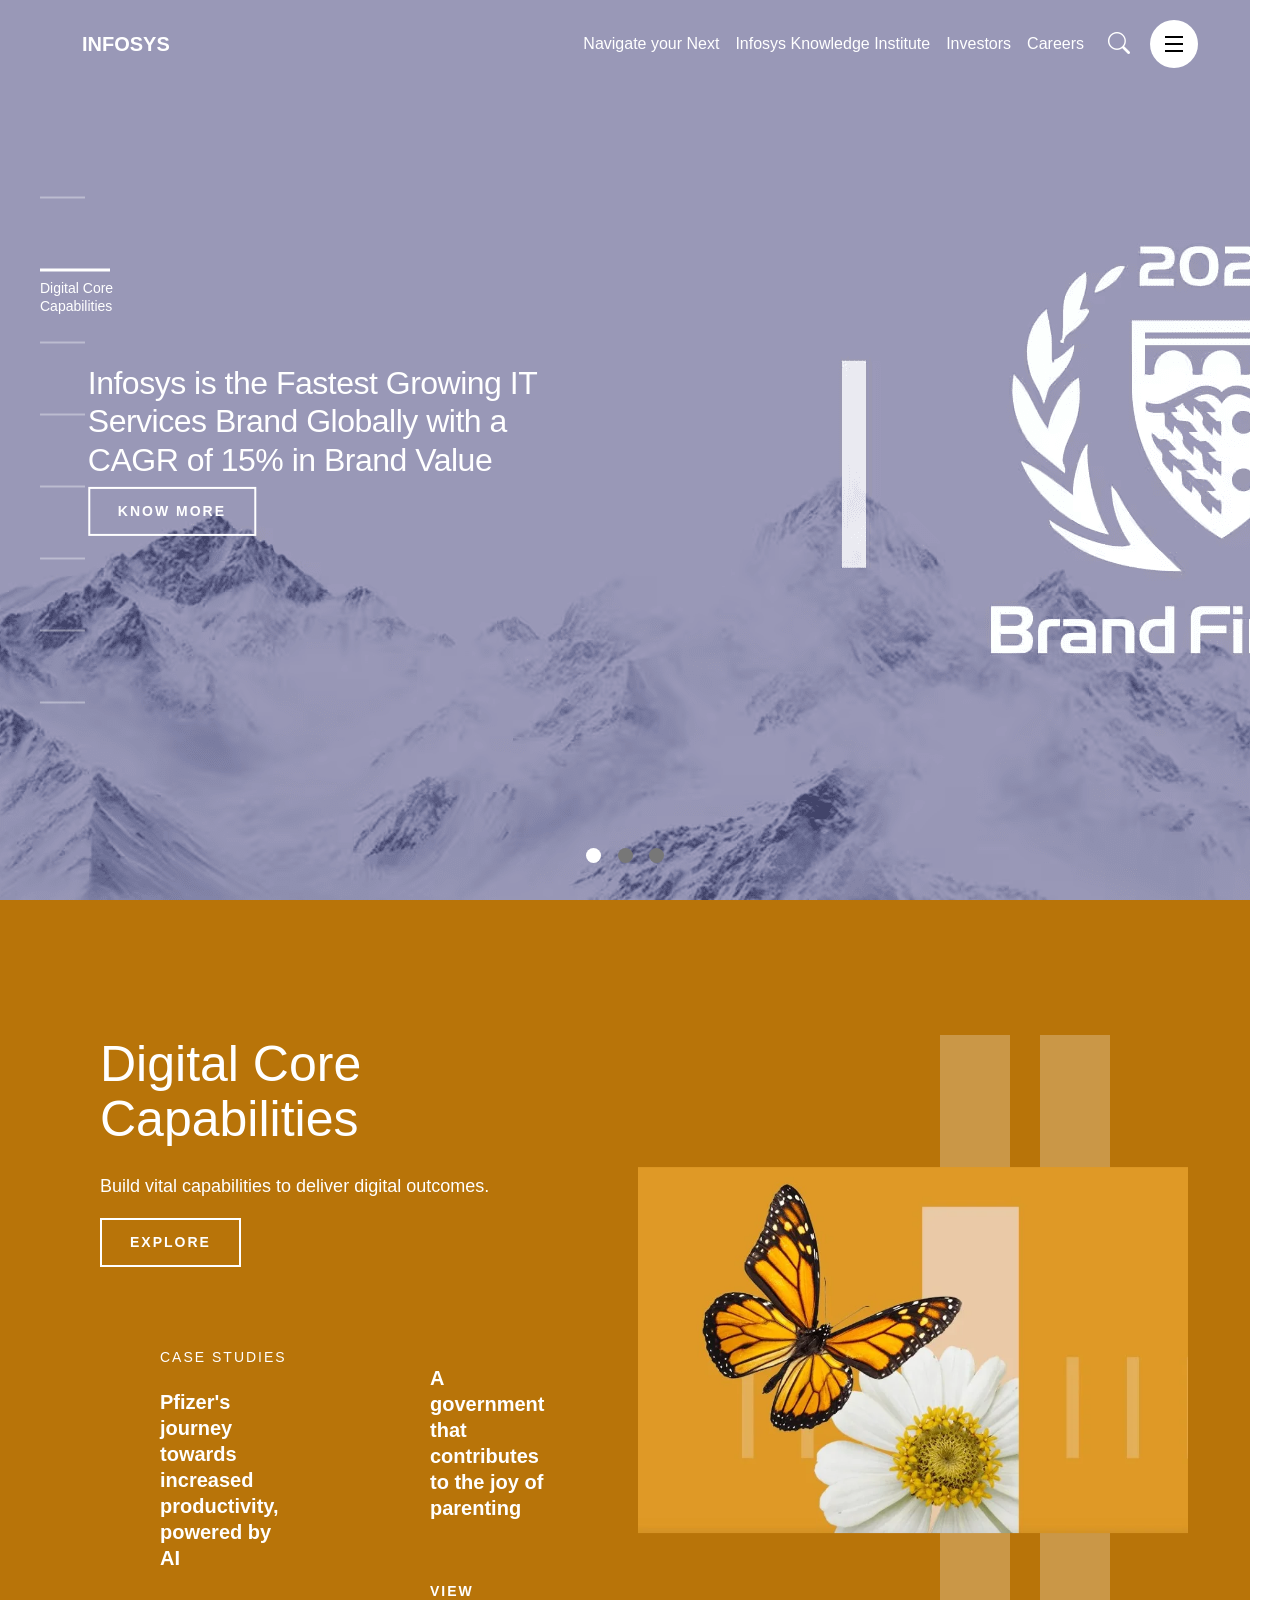
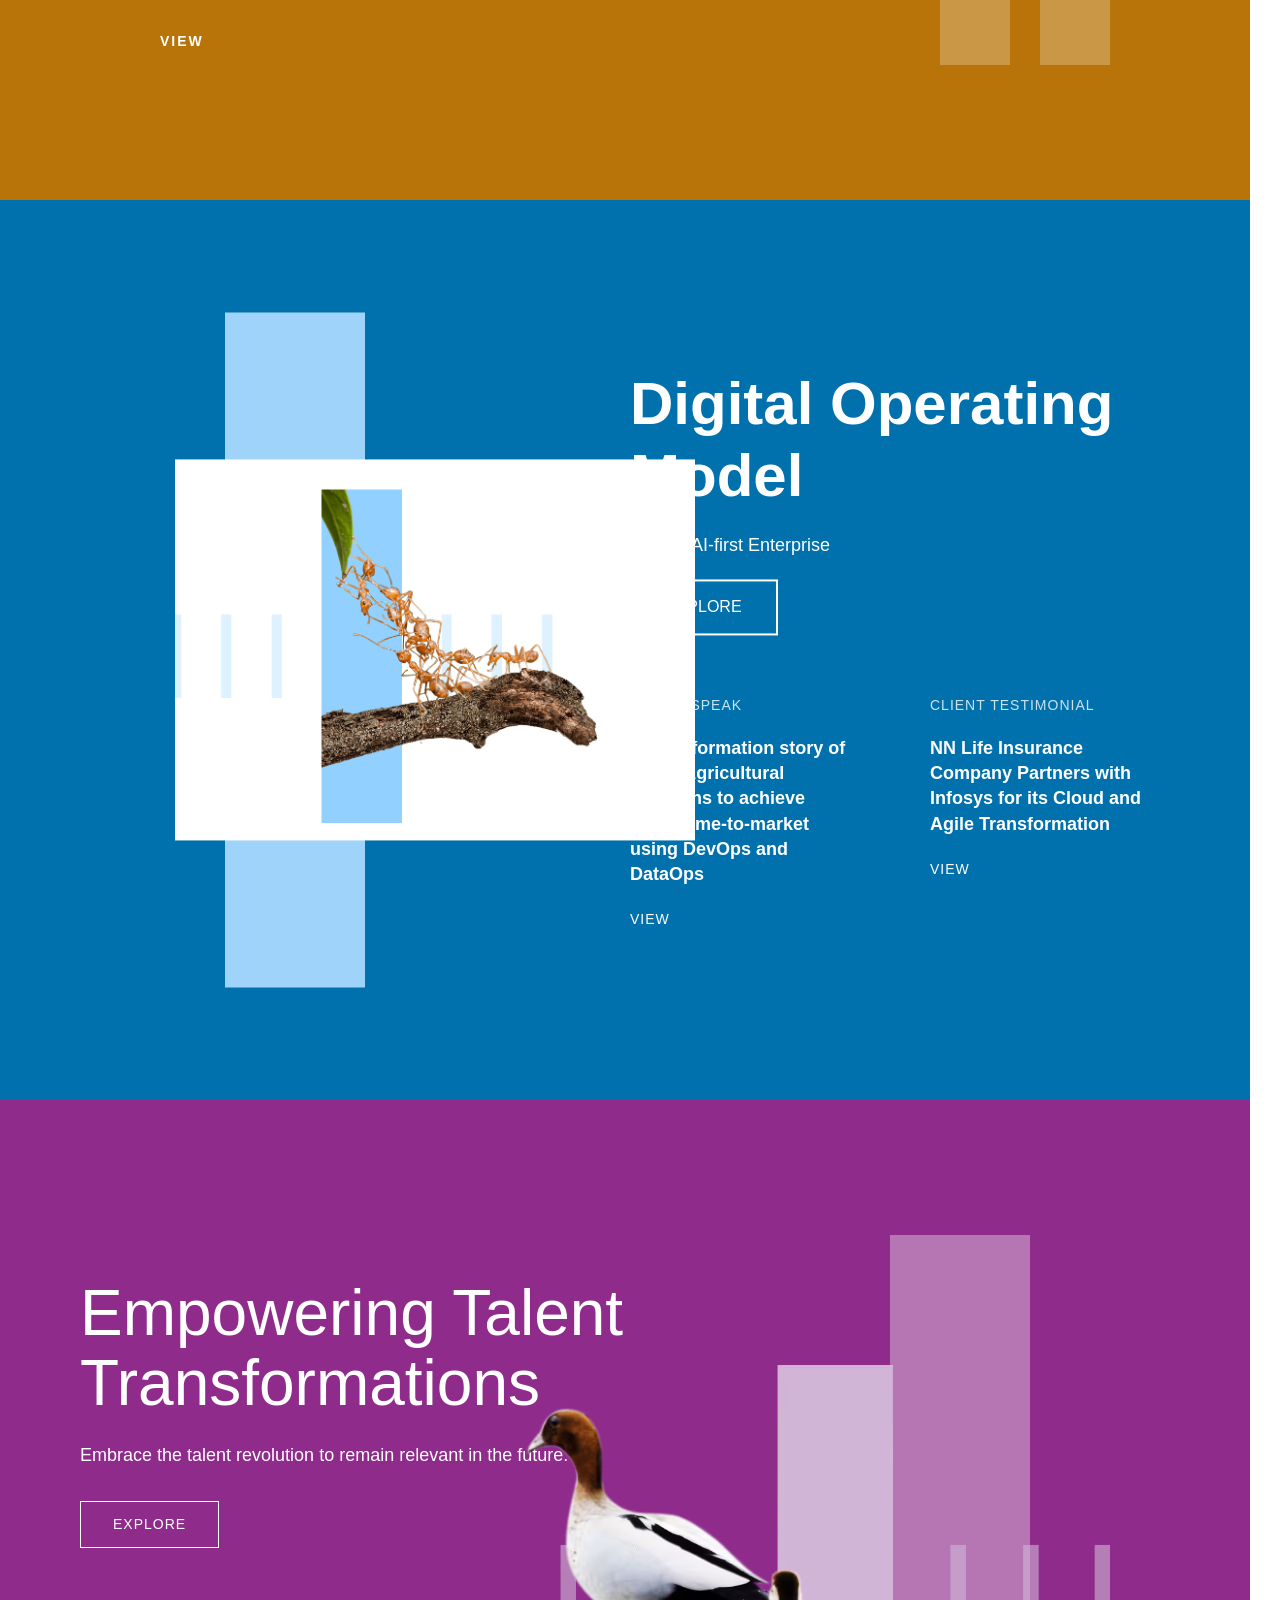
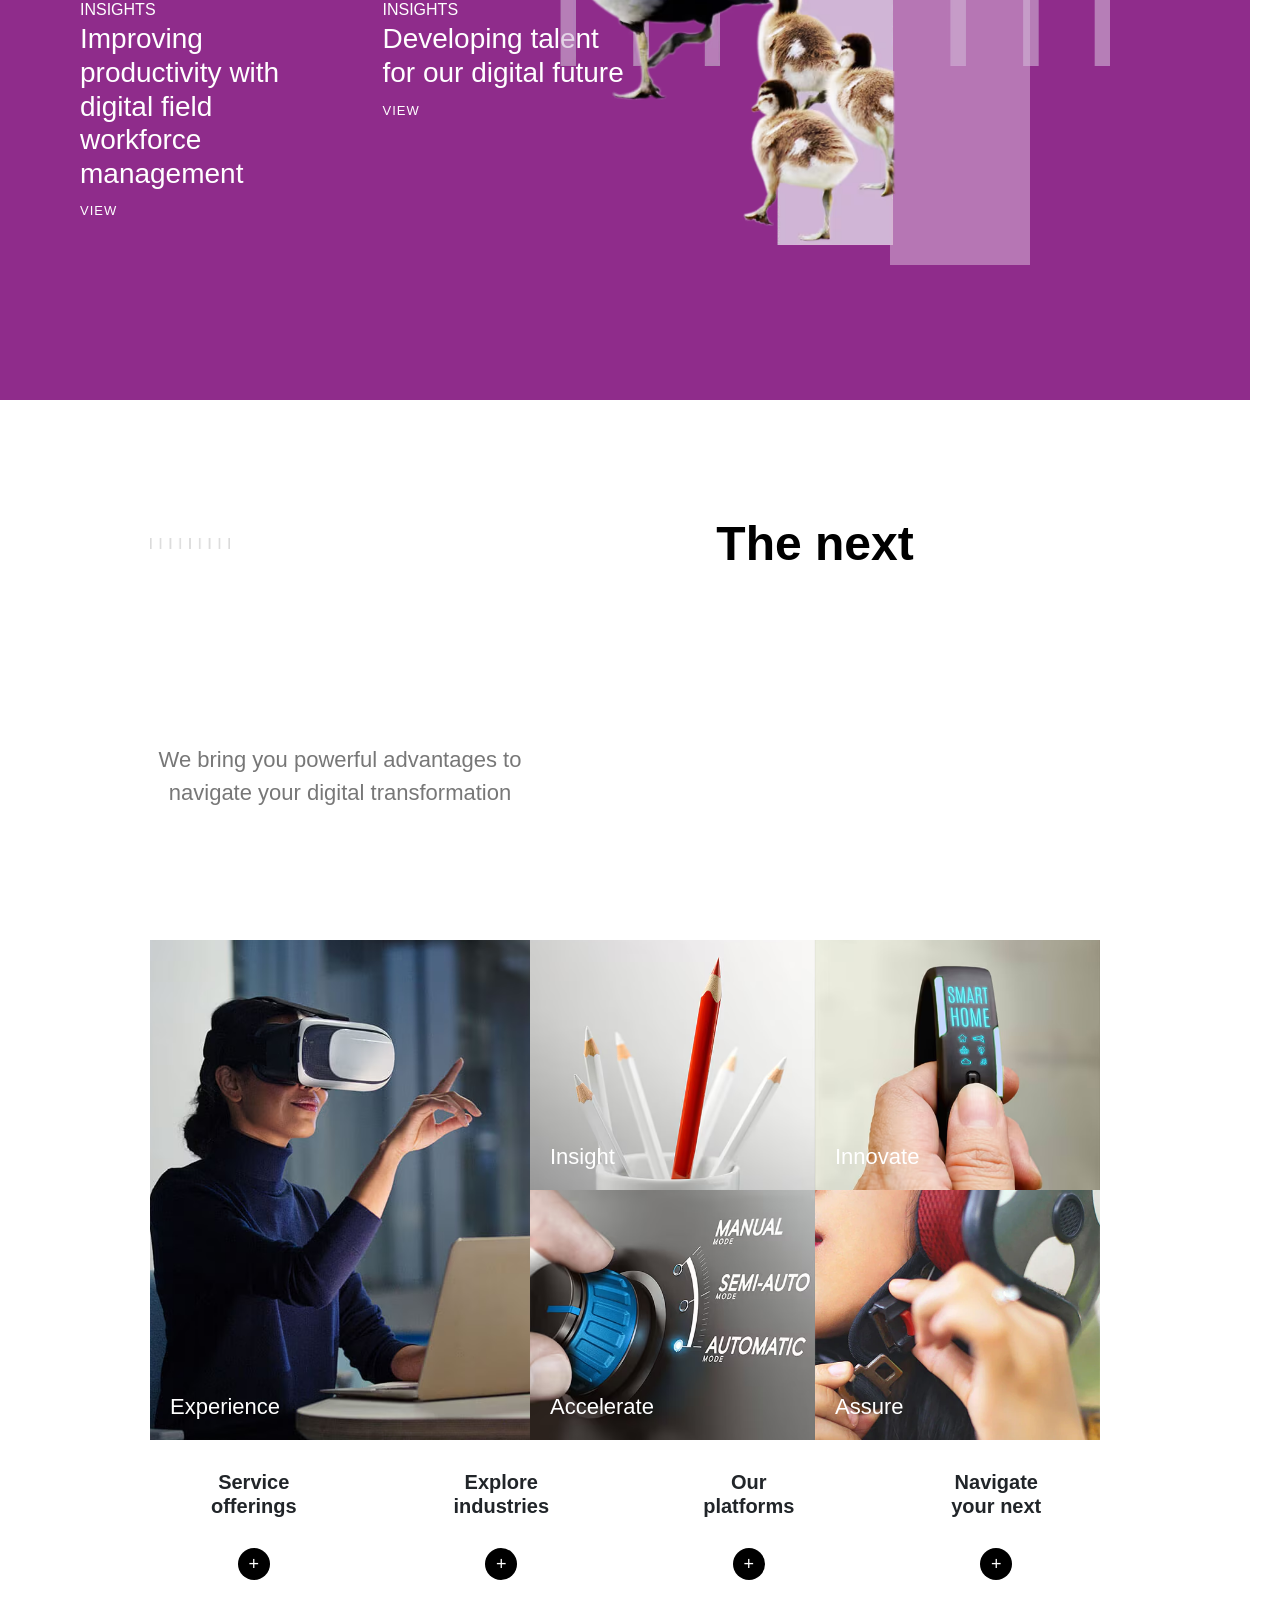
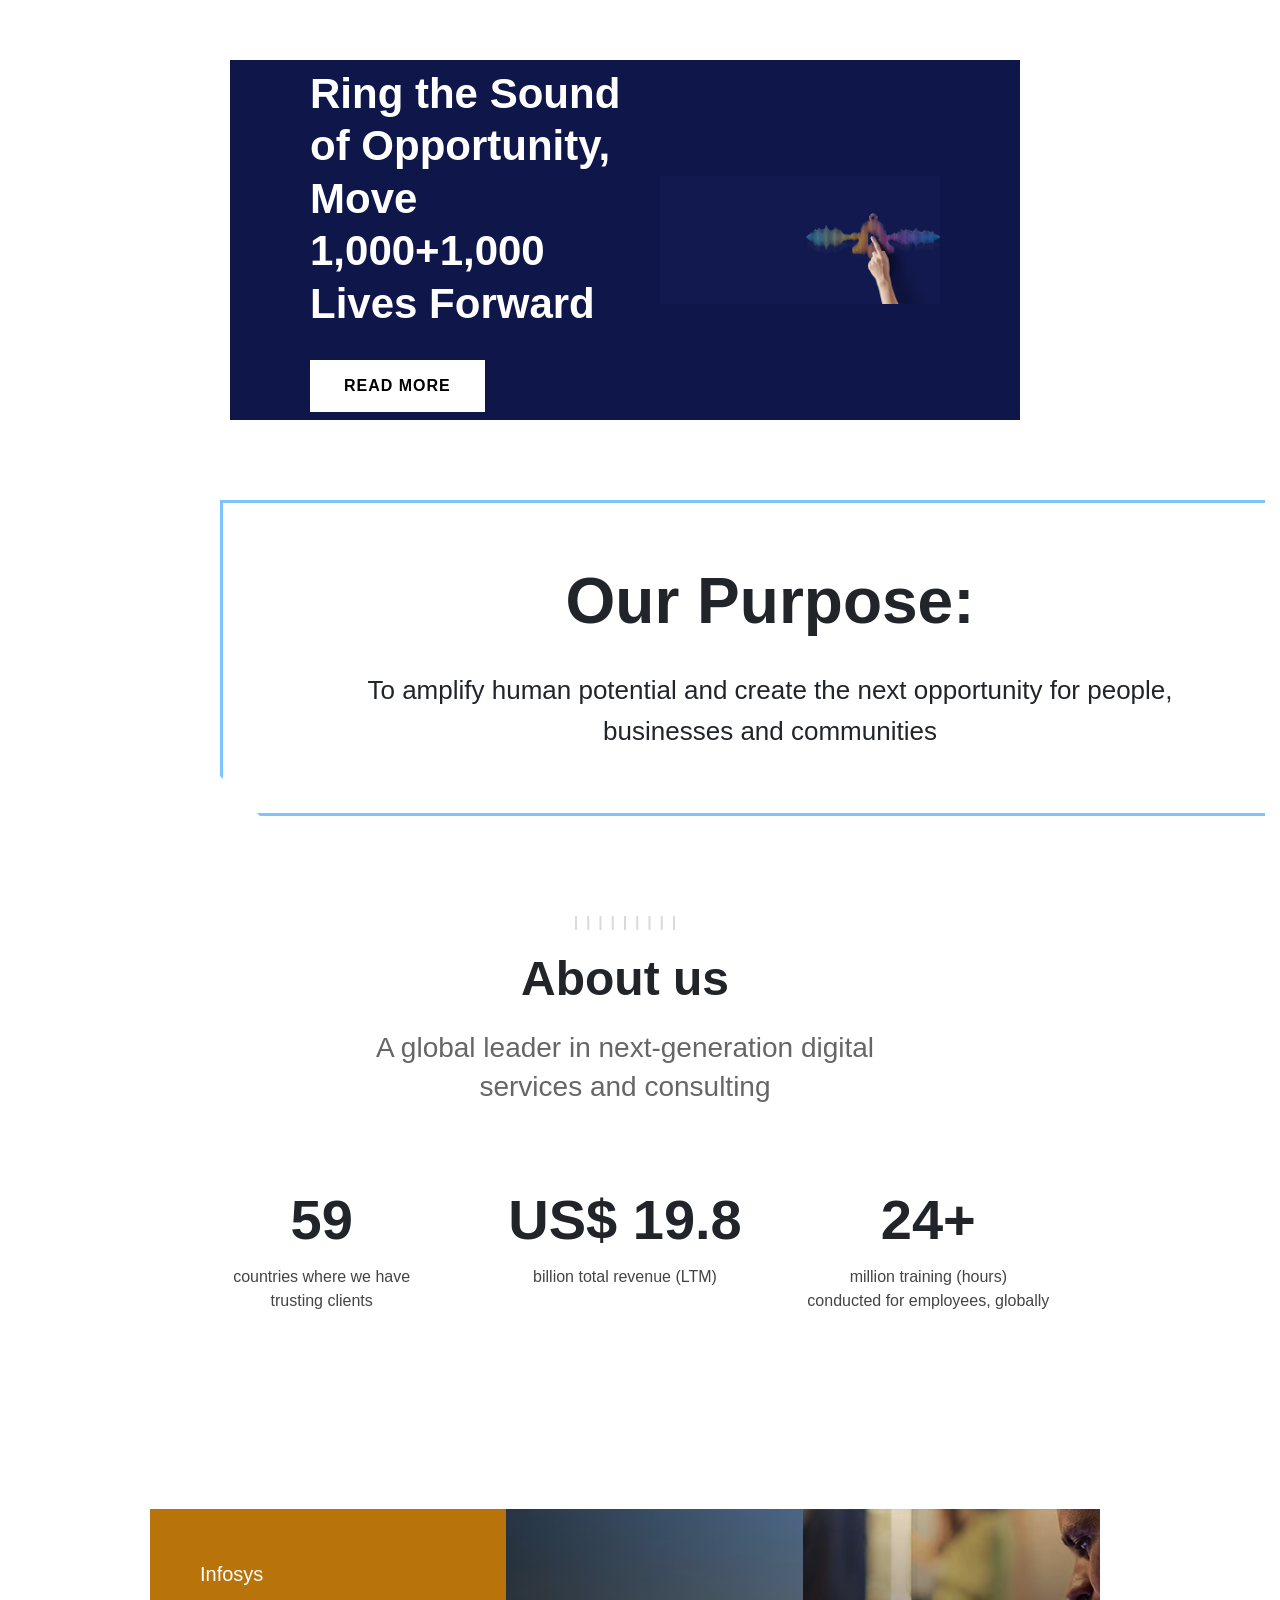
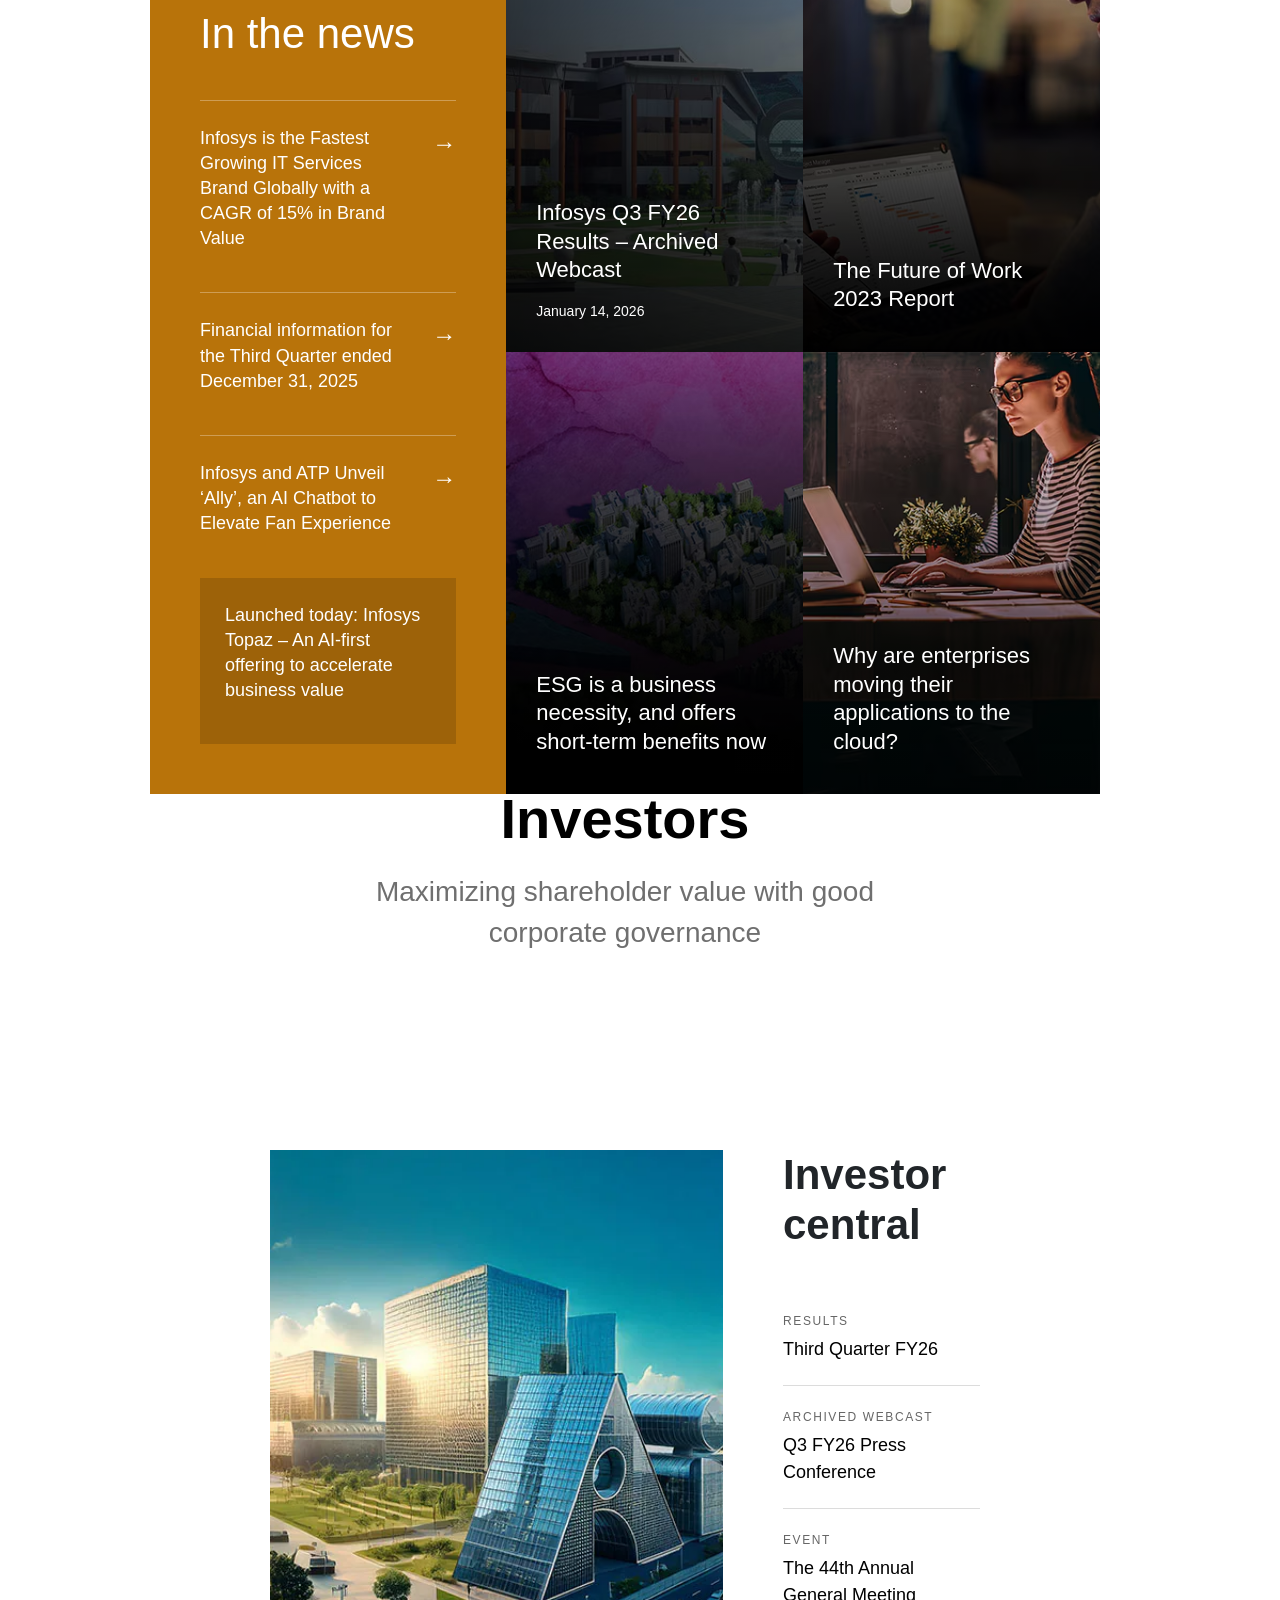
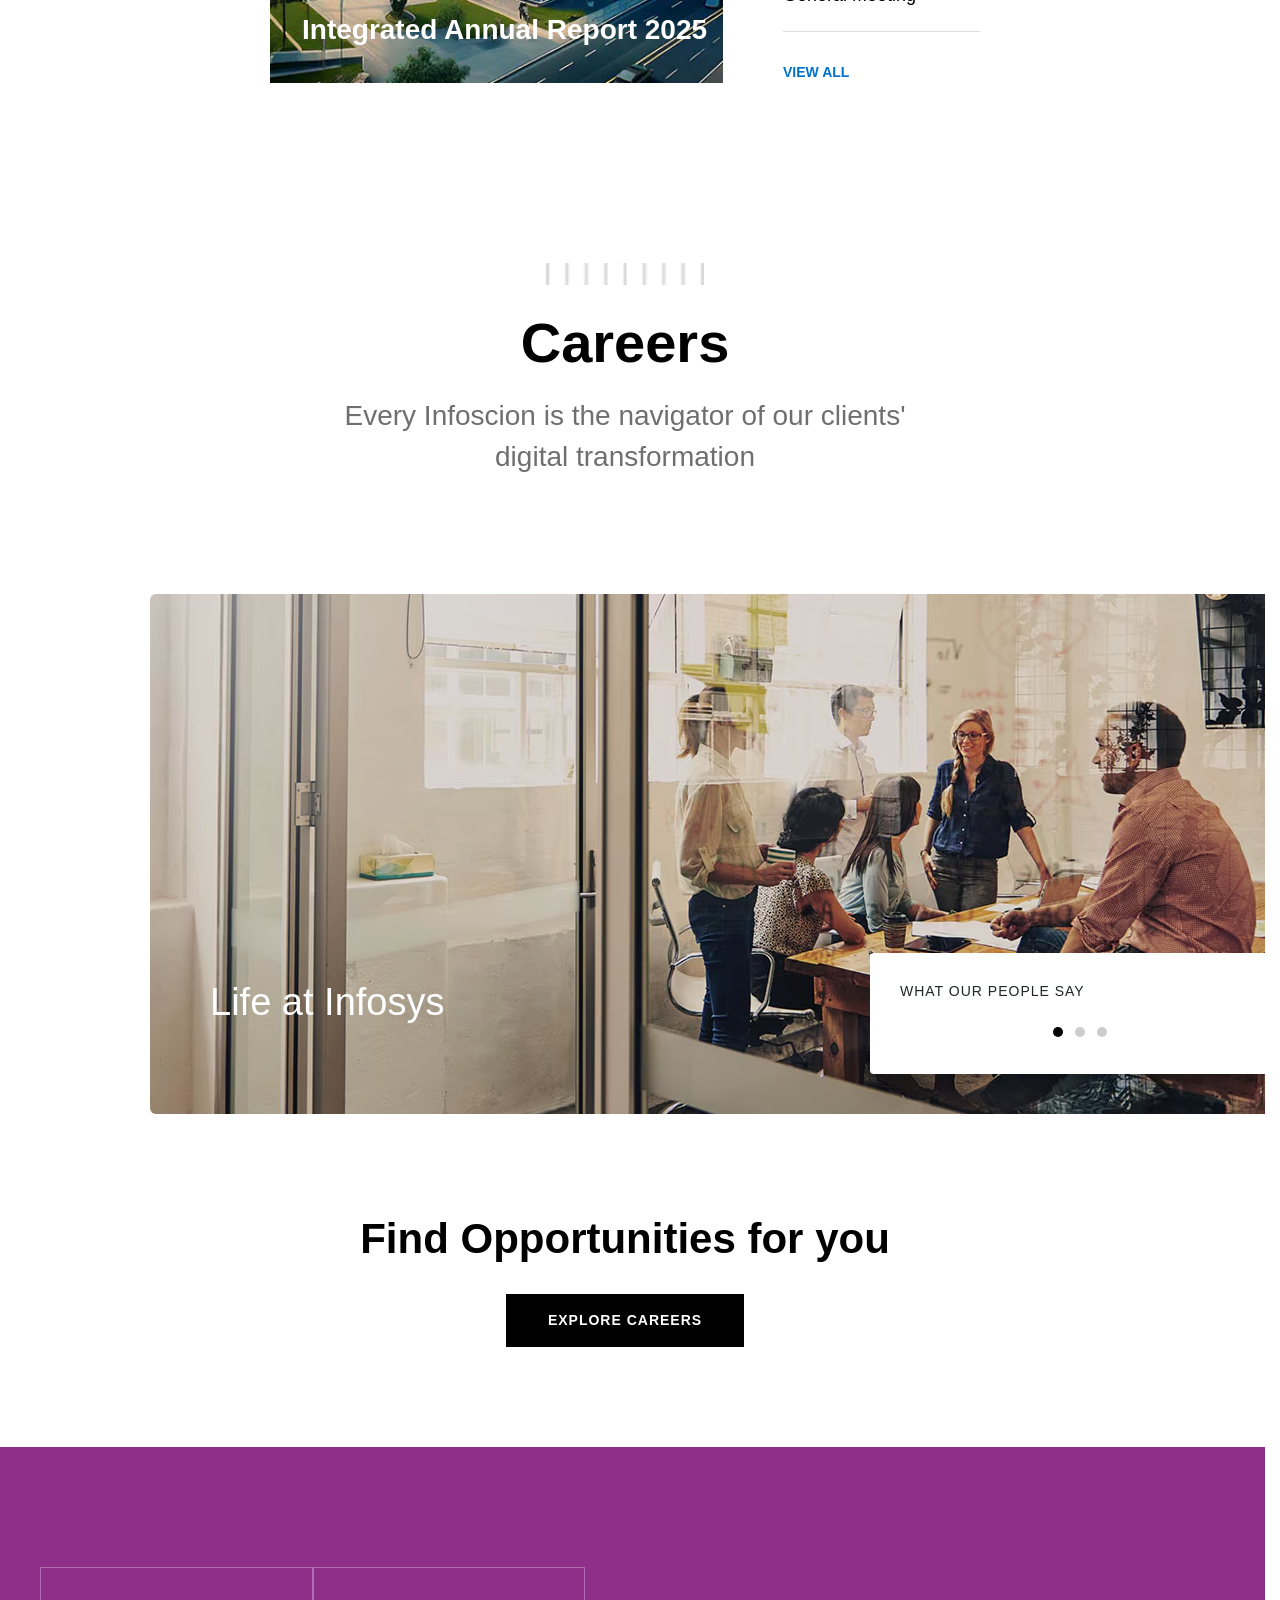
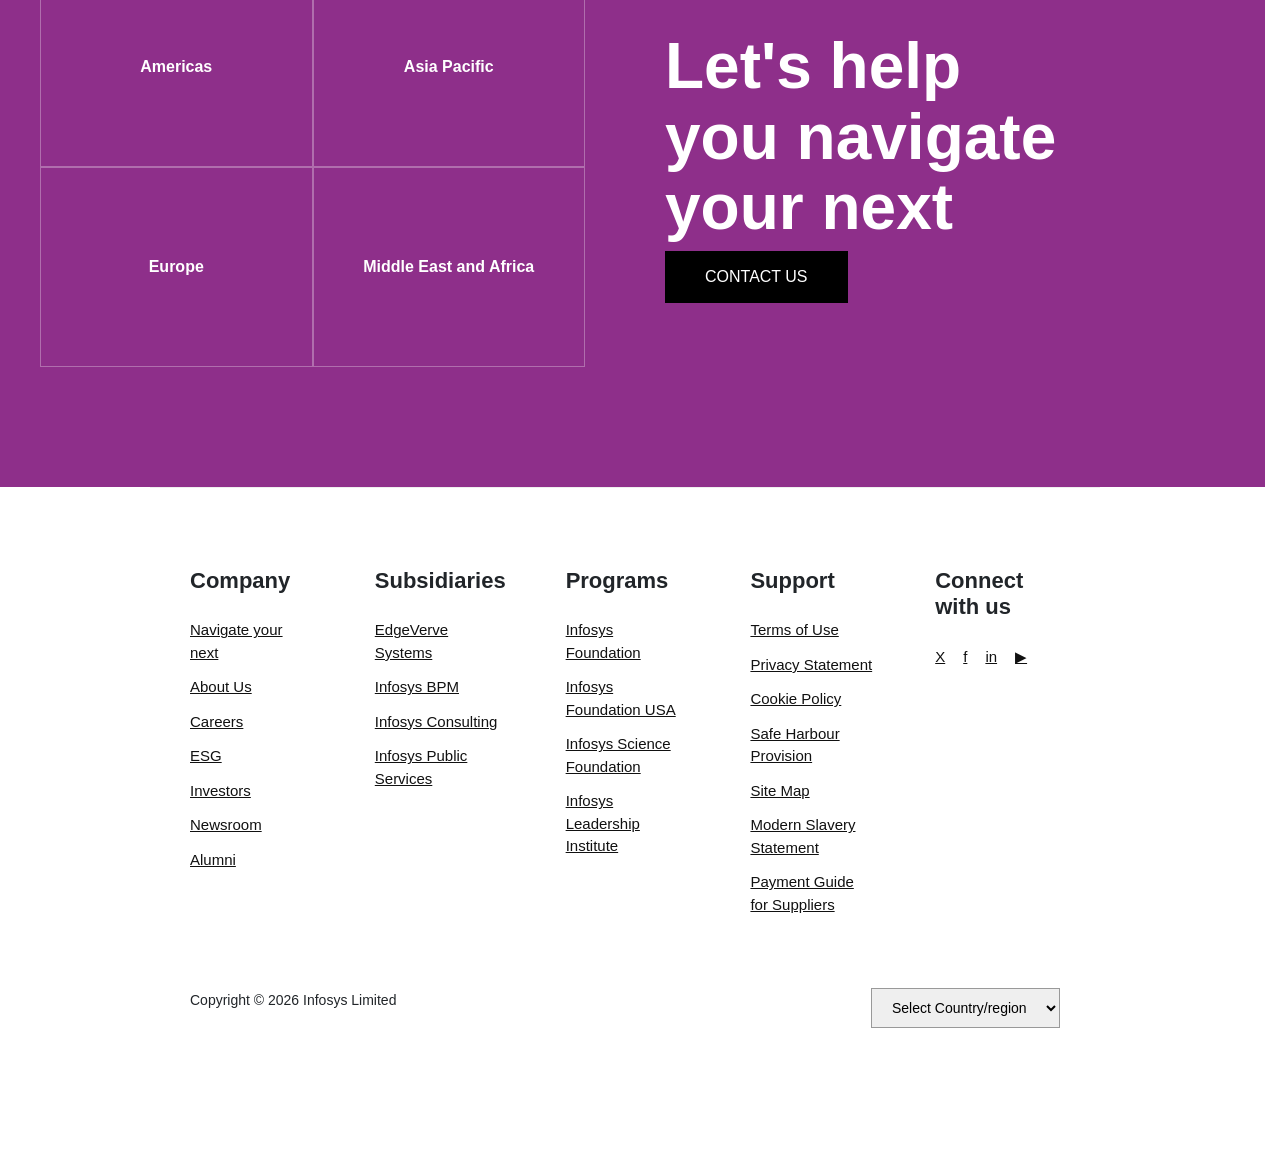
==== commit a98dd434: "login&signup" ====
--- a/index.html
+++ b/index.html
@@ -8,6 +8,8 @@
   <!-- Bootstrap -->
   <link href="https://cdn.jsdelivr.net/npm/bootstrap@5.3.2/dist/css/bootstrap.min.css" rel="stylesheet">
   <link href="https://fonts.googleapis.com/css2?family=Inter:wght@300;400;500;600;700&display=swap" rel="stylesheet">
+  <link href="https://cdn.jsdelivr.net/npm/bootstrap-icons@1.11.3/font/bootstrap-icons.css" rel="stylesheet">
+
 
 
   <!-- Custom CSS -->
@@ -26,19 +28,38 @@
 
     <div class="collapse navbar-collapse" id="navMenu">
       <ul class="navbar-nav ms-auto">
-        <li class="nav-item"><a class="nav-link" href="#">Navigate your Next</a></li>
-        <li class="nav-item"><a class="nav-link" href="#">Industries</a></li>
-        <li class="nav-item"><a class="nav-link" href="#">Services</a></li>
+        <li class="nav-item"><a class="nav-link" href="navigate.html">Navigate your Next</a></li>
+        <li class="nav-item"><a class="nav-link" href="institute.html">Infosys Knowledge Institute</a></li>
+        <li class="nav-item"><a class="nav-link" href="#">Investors</a></li>
         <li class="nav-item"><a class="nav-link" href="#">Careers</a></li>
-        <li class="nav-item"><a class="nav-link" href="#">About Us</a></li>
       </ul>
+      <!-- RIGHT ICONS -->
+<div class="nav-icons ms-3 d-flex align-items-center">
+
+  <!-- Search -->
+  <div class="nav-search">
+    <i class="bi bi-search"></i>
+  </div>
+
+  <!-- Menu circle -->
+  <div class="nav-circle-menu">
+    <span></span>
+    <span></span>
+    <span></span>
+  </div>
+
+</div>
+
     </div>
   </div>
 </nav>
 
+<div class="side-progress">
+  <ul id="progressList"></ul>
+</div>
 
 <!-- HERO CAROUSEL -->
-<section class="hero-carousel">
+<section class="page-section hero-carousel" data-title="Navigate Your Next">
 
   <div class="slide active" style="background-image: url('assessts/front1.png');">
     <div class="hero-text">
@@ -46,13 +67,13 @@
       <button class="outline-btn">KNOW MORE</button>
     </div>
   </div>
-  <div class="slide active" style="background-image: url('assessts/front2.png');">
+  <div class="slide" style="background-image: url('assessts/front2.png');">
     <div class="hero-text">
       <h2>Infosys Unveils first AI-First GCC Model<br> To Transform Global Capability<br> Centers into Innovation Hubs</h2>
       <button class="outline-btn">READ MORE</button>
     </div>
   </div>
-  <div class="slide active" style="background-image: url('assessts/front3.png');">
+  <div class="slide" style="background-image: url('assessts/front3.png');">
     <div class="hero-text">
       <h2>Champions Evolve</h2>
       <p>DIGITAL-FIRST | CLOUD-FIRST | AI-FIRST</p>
@@ -79,7 +100,7 @@
 </section>
 
 <!-- SECOND BIG IMAGE SECTION -->
-<section class="full-image-section">
+<section class="page-section full-image-section" data-title="Digital Core Capabilities">
 
   <!-- Background design bars -->
   <div class="design-bars"></div>
@@ -109,7 +130,7 @@
 
 </section>
 
-<section class="infosys-hero">
+<section class="page-section infosys-hero" data-title="Digital Operating Model">
 
   <!-- Decorative vertical bar -->
   <div class="infosys-bar"></div>
@@ -148,7 +169,7 @@
 
 </section>
 
-<section class="tt-hero-section">
+<section class="page-section tt-hero-section" data-title="Talent Transformation">
   <div class="tt-hero-row">
 
     <!-- LEFT TEXT ONLY -->
@@ -194,7 +215,7 @@
   </div>
 </section>
 
-<section class="next-section">
+<section class="next-section image-section light-section" data-title="The Next">
     <img src="assessts/vertical-line1.png" alt="decorative bar" class="bar-image">
 
     <h1 class="title">The next</h1>
@@ -207,7 +228,7 @@
 
   <!-- 5 image box -->
 
-<section class="image-section">
+<section class="page-section image-section light-section" data-title="The Next">
 
   <!-- LEFT BIG IMAGE -->
   <div class="box large">
@@ -361,8 +382,7 @@
 
   </div>
 </section>
-
-<section class="news-section">
+<section class="page-section light-section news-section" data-title="In the News">
   <div class="news-wrapper">
 
     <!-- LEFT PANEL -->
@@ -425,7 +445,7 @@
   </div>
 </section>
 
-<section class="investors-section">
+<section class="page-section light-section investors-section" data-title="Investors">
   <div class="investors-inner">
 
     <!-- Vertical lines image -->
@@ -506,7 +526,7 @@
   </div>
 </section>
 
-<section class="life-section">
+<section class="page-section light-section life-section" data-title="Careers">
 
   <div class="life-container">
 
@@ -681,7 +701,9 @@
   </button>
 
 </footer>
-
+ 
+<script src="https://cdn.jsdelivr.net/npm/bootstrap@5.3.2/dist/js/bootstrap.bundle.min.js"></script>
+<script src="script.js"></script>
 
 </body>
 </html>
--- a/style.css
+++ b/style.css
@@ -6,6 +6,133 @@
 }
 
 /* HERO */
+.side-progress {
+  position: fixed;
+  left: 40px;
+  top: 50%;
+  transform: translateY(-50%);
+  z-index: 9999;
+}
+
+.side-progress ul {
+  list-style: none;
+  padding: 0;
+  margin: 0;
+}
+
+.side-progress li {
+  width: 45px;
+  height: 2px;
+  background: rgba(255,255,255,0.35);
+  margin: 70px 0;   /*  change gap  */
+  position: relative;
+  cursor: pointer;
+  transition: 0.4s;
+}
+
+
+.side-progress li.active {
+  width: 70px;
+  height: 3px;
+  background: white;
+}
+
+
+/* TEXT UNDER LINE (FIXED) */
+.progress-label {
+  position: absolute;
+  top: 10px;
+  left: 0;
+
+  color: white;
+  font-size: 14px;
+  font-weight: 500;
+  width: 90px;
+  line-height: 18px;
+
+  opacity: 0;
+  transition: 0.3s;
+}
+
+.side-progress li.active .progress-label {
+  opacity: 1;
+}
+
+
+/* AUTO COLOR SWITCH */
+
+/* default (dark bg) */
+.side-progress li {
+  background: rgba(255,255,255,0.35);
+}
+
+.side-progress li.active {
+  background: #fff;
+}
+
+.progress-label {
+  color: #fff;
+}
+
+
+/* when light section active */
+.side-progress.dark-mode li {
+  background: rgba(0,0,0,0.35);
+}
+
+.side-progress.dark-mode li.active {
+  background: #000;
+}
+
+.side-progress.dark-mode .progress-label {
+  color: #000;
+}
+
+/* 
+   NAV RIGHT ICONS
+*/
+
+.nav-icons {
+  gap: 20px;
+}
+
+/* search icon */
+.nav-search {
+  color: white;
+  font-size: 22px;
+  cursor: pointer;
+  transition: 0.3s;
+}
+
+.nav-search:hover {
+  transform: scale(1.1);
+}
+
+
+/* round menu button */
+.nav-circle-menu {
+  width: 48px;
+  height: 48px;
+  background: #fff;
+  border-radius: 50%;
+  display: flex;
+  flex-direction: column;
+  justify-content: center;
+  align-items: center;
+  gap: 5px;
+  cursor: pointer;
+  transition: 0.3s;
+}
+
+.nav-circle-menu span {
+  width: 18px;
+  height: 2px;
+  background: #000;
+}
+
+.nav-circle-menu:hover {
+  transform: scale(1.05);
+}
 
 
 /* SERVICE CARD */
@@ -80,11 +207,13 @@
   background-position: center;
   opacity: 0;
   transition: opacity 1.2s ease-in-out;
+  z-index: 0;
 }
 
 .hero-carousel .slide.active {
   opacity: 1;
   z-index: 1;
+  z-index: 2;
 }
 
 /* Overlay */
@@ -163,6 +292,13 @@
   color: white !important;
   font-weight: 500;
 }
+
+.slide {
+  position: absolute;
+  inset: 0;
+  opacity: 0;
+}
+
 
 .custom-navbar .nav-link:hover {
   opacity: 0.8;
@@ -208,6 +344,7 @@
   overflow: hidden;
 }
 .image-text{
+  padding-top: 50px;
   position: absolute;
   top: 50%;
   left: 50px;
@@ -234,13 +371,24 @@
 /* TEXT AREA */
 .image-text {
   position: absolute;
-  left: 10%;
-  top: 70%;
+  top: 50%;              /* center vertically */
+  left: 8%;              /* same left spacing like Infosys */
   transform: translateY(-50%);
   color: #fff;
-  max-width: 500px;
+  max-width: 520px;
+  display: flex;
+  flex-direction: column;
+  align-items: flex-start;  /* text left aligned */
+  gap: 18px;               /* proper spacing between items */
   z-index: 3;
 }
+
+.image-text h3 {
+  font-size: 50px;
+  font-weight: 200;
+  line-height: 1.1;
+}
+
 
 .image-text h1 {
   font-size: 56px;
@@ -249,8 +397,9 @@
 
 .image-text p {
   font-size: 18px;
-  margin: 20px 0;
-}
+  margin: 0;
+}
+
 
 /* BUTTON */
 .outline-btn {
@@ -265,11 +414,11 @@
 .case-studies {
   display: flex;
   gap: 20px;
-  margin-top: 30px;
-}
+}
+
 
 .case-box h2 {
-  font-size: 10px;
+  font-size: 8px;
   line-height: 1.4;
 }
 
@@ -329,8 +478,8 @@
 }
 
 .case-box h2 {
-  font-size: 28px;
-  font-weight: 700;
+  font-size: 20px;
+  font-weight: 600;
   line-height: 1.3;
   margin: 20px 0;
 }
@@ -866,7 +1015,7 @@
   letter-spacing: 1px;
 }
 
-/* IMAGE CONTAINER – FIXED SIZE (MATCHES SCREENSHOT) */
+/* IMAGE CONTAINER – FIXED SIZE */
 .opportunity-image-box {
   width: 520px;      /* SAME WIDTH */
   height: 360px;     /* SAME HEIGHT */
@@ -905,7 +1054,7 @@
   padding: 60px 80px;
   text-align: center;
 
-  /* ⭐ angled corners */
+  /* angled corners */
   clip-path: polygon(
     0 0,
     calc(100% - 40px) 0,
@@ -1141,7 +1290,7 @@
 .investors-lines {
   display: block;
   margin: 0 auto 24px;
-  height: 22px;   /* adjust if needed */
+  height: 22px;   /* adjust*/
   width: auto;
 }
 
@@ -1396,9 +1545,7 @@
 }
 
 
-/* =========================
-   FULL WIDTH BACKGROUND
-========================= */
+/* FULL WIDTH BACKGROUND */
 .global-wrapper {
   width: 100vw;        /* forces FULL screen width */
   margin-left: calc(50% - 50vw);  /* escape parent container */
@@ -1408,9 +1555,7 @@
 
 
 
-/* =========================
-   CENTER CONTENT ONLY
-========================= */
+/* CENTER CONTENT ONLY */
 .global-inner {
   max-width: 1250px;
   margin: auto;
@@ -1425,9 +1570,7 @@
 
 
 
-/* =========================
-   LEFT GRID
-========================= */
+/* LEFT GRID */
 .region-grid {
   flex: 1;
   display: grid;
@@ -1452,9 +1595,7 @@
 }
 
 
-/* =========================
-   RIGHT CONTENT
-========================= */
+/* RIGHT CONTENT */
 .region-content {
   flex: 1;
   color: white;
@@ -1481,7 +1622,7 @@
   border-style: solid;
 }
 
-/* ===== Footer ===== */
+/*  Footer */
 .footer {
   background: #fff;
   padding: 80px 0 30px;
@@ -1527,7 +1668,7 @@
   font-size: 20px;
 }
 
-/* ===== bottom row ===== */
+/* bottom row  */
 .footer-bottom {
   max-width: 1300px;
   margin: 60px auto 0;
@@ -1544,7 +1685,7 @@
   font-size: 14px;
 }
 
-/* ===== Back to top button ===== */
+/* Back to top button */
 .top-btn {
   position: fixed;
   right: 30px;
